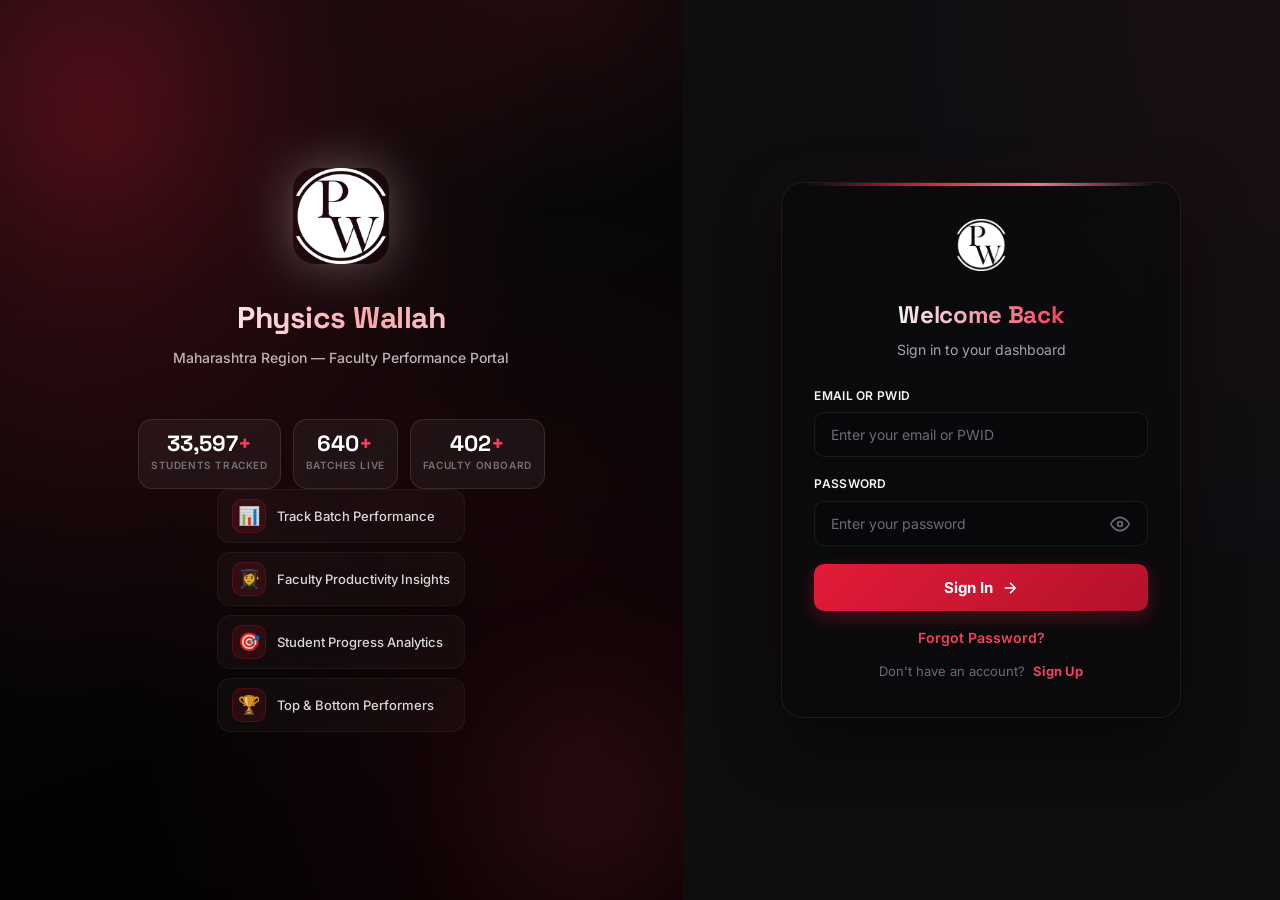
==== index-standalone.html @ 6d74387a "up" ====
<!DOCTYPE html>
<html lang="en">
<head>
  <meta charset="UTF-8">
  <meta name="viewport" content="width=device-width, initial-scale=1.0">
  <title>PW Maharashtra — Faculty Performance Portal</title>
  <link rel="preconnect" href="https://fonts.googleapis.com">
  <link href="https://fonts.googleapis.com/css2?family=Inter:wght@400;500;600;700;800&family=Space+Grotesk:wght@500;600;700&display=swap" rel="stylesheet">
  <link rel="stylesheet" href="styles.css">
  <link rel="icon" href="assets/pw-favicon.webp" type="image/webp">
</head>
<body>

  <!--
    STANDALONE BUILD — all HTML partials and JS are inlined below.
    No fetch() / loader.js needed; works from file:// or any host.
    Regenerate with: python3 build_standalone.py
  -->
  <!-- ===== screen-login.html (inlined) ===== -->
<!-- ============================================================
     screen-login.html — LOGIN SCREEN
     Loaded into #screen-login by loader.js
     ============================================================ -->
<div id="loginScreen" class="screen active">
  <div class="login-wrapper">
    <div class="login-left">
      <div class="orb orb-1"></div>
      <div class="orb orb-2"></div>
      <div class="orb orb-3"></div>
      <div class="login-brand">
        <img src="assets/pw-logo.webp" alt="Physics Wallah" class="pw-logo-hero">
        <h1>Physics Wallah</h1>
        <p class="login-tagline">Maharashtra Region — Faculty Performance Portal</p>
      </div>
      <div class="login-stats">
        <div class="stat-chip"><span class="stat-num" data-count="33601">0</span><span class="stat-label">Students Tracked</span></div>
        <div class="stat-chip"><span class="stat-num" data-count="640">0</span><span class="stat-label">Batches Live</span></div>
        <div class="stat-chip"><span class="stat-num" data-count="402">0</span><span class="stat-label">Faculty Onboard</span></div>
      </div>
      <div class="login-features">
        <div class="feature-item"><span class="feat-icon">&#128202;</span><span>Track Batch Performance</span></div>
        <div class="feature-item"><span class="feat-icon">&#128105;&#8205;&#127891;</span><span>Faculty Productivity Insights</span></div>
        <div class="feature-item"><span class="feat-icon">&#127919;</span><span>Student Progress Analytics</span></div>
        <div class="feature-item"><span class="feat-icon">&#127942;</span><span>Top & Bottom Performers</span></div>
      </div>
    </div>
    <div class="login-right">
      <div class="login-card">
        <div class="login-card-logo">
          <img src="assets/pw-logo.webp" alt="PW" class="pw-logo-sm-login">
        </div>
        <h2><span class="grad-head">Welcome Back</span></h2>
        <p class="login-subtitle">Sign in to your dashboard</p>
        <form id="loginForm" onsubmit="handleLogin(event)">
          <div class="input-group">
            <label for="loginId">Email or PWID</label>
            <input type="text" id="loginId" placeholder="Enter your email or PWID" required autocomplete="username">
          </div>
          <div class="input-group">
            <label for="loginPassword">Password</label>
            <div class="password-wrapper">
              <input type="password" id="loginPassword" placeholder="Enter your password" required autocomplete="current-password">
              <button type="button" class="pass-toggle" onclick="togglePass('loginPassword', this)" tabindex="-1">
                <svg width="20" height="20" viewBox="0 0 24 24" fill="none" stroke="currentColor" stroke-width="2"><path d="M1 12s4-8 11-8 11 8 11 8-4 8-11 8-11-8-11-8z"/><circle cx="12" cy="12" r="3"/></svg>
              </button>
            </div>
          </div>
          <button type="submit" class="btn-primary" id="loginBtn">
            <span>Sign In</span>
            <svg width="18" height="18" viewBox="0 0 24 24" fill="none" stroke="currentColor" stroke-width="2"><path d="M5 12h14M12 5l7 7-7 7"/></svg>
          </button>
        </form>
        <a href="#" class="forgot-link" onclick="showScreen('forgotScreen')">Forgot Password?</a>
        <div class="signup-link-row">
          <span class="signup-muted">Don't have an account?</span>
          <a href="#" class="signup-link" onclick="openSignup()">Sign Up</a>
        </div>
        <div id="loginError" class="alert alert-error"></div>
      </div>
    </div>
  </div>
</div>
  <!-- ===== screen-forgot.html (inlined) ===== -->
<!-- ============================================================
     screen-forgot.html — FORGOT PASSWORD SCREEN
     Loaded into #screen-forgot by loader.js
     ============================================================ -->
<div id="forgotScreen" class="screen">
  <div class="login-wrapper">
    <div class="login-left">
      <div class="orb orb-1"></div>
      <div class="orb orb-2"></div>
      <div class="orb orb-3"></div>
      <div class="login-brand">
        <img src="assets/pw-logo.webp" alt="Physics Wallah" class="pw-logo-hero">
        <h1>Physics Wallah</h1>
        <p class="login-tagline">Reset your password securely</p>
      </div>
      <div class="login-stats">
        <div class="stat-chip"><span class="stat-num" data-count="33601">0</span><span class="stat-label">Students Tracked</span></div>
        <div class="stat-chip"><span class="stat-num" data-count="640">0</span><span class="stat-label">Batches Live</span></div>
        <div class="stat-chip"><span class="stat-num" data-count="402">0</span><span class="stat-label">Faculty Onboard</span></div>
      </div>
    </div>
    <div class="login-right">
      <div class="login-card">
        <div class="login-card-logo">
          <img src="assets/pw-logo.webp" alt="PW" class="pw-logo-sm-login">
        </div>
        <h2><span class="grad-head">Forgot Password</span></h2>
        <p class="login-subtitle">3 quick steps to get back in</p>
        <div class="steps" id="forgotSteps">
          <span class="step-dot active" data-step="1"></span>
          <span class="step-dot" data-step="2"></span>
          <span class="step-dot" data-step="3"></span>
        </div>
        <form id="forgotForm" onsubmit="handleForgot(event)">
          <div class="input-group">
            <label>Email or PWID</label>
            <input type="text" id="forgotId" placeholder="Enter email or PWID" required>
          </div>
          <button type="submit" class="btn-primary">Send OTP</button>
        </form>
        <form id="otpForm" style="display:none" onsubmit="handleVerifyOTP(event)">
          <div class="input-group">
            <label>Enter OTP</label>
            <input type="text" id="otpInput" placeholder="6-digit OTP" maxlength="6" required>
          </div>
          <button type="submit" class="btn-primary">Verify OTP</button>
        </form>
        <form id="resetForm" style="display:none" onsubmit="handleResetPassword(event)">
          <div class="input-group">
            <label>New Password</label>
            <input type="password" id="newPassword" placeholder="Min 4 characters" required>
          </div>
          <div class="input-group">
            <label>Confirm Password</label>
            <input type="password" id="confirmPassword" placeholder="Confirm password" required>
          </div>
          <button type="submit" class="btn-primary">Reset Password</button>
        </form>
        <a href="#" class="forgot-link" onclick="showScreen('loginScreen')">&larr; Back to Login</a>
        <div id="forgotError" class="alert alert-error"></div>
        <div id="forgotSuccess" class="alert alert-success"></div>
      </div>
    </div>
  </div>
</div>
  <!-- ===== screen-signup.html (inlined) ===== -->
<!-- ============================================================
     screen-signup.html — SIGNUP SCREEN
     Fields: MAIL ID, PWID, CENTER (dropdown), ROLE, Password
     Loaded into #screen-signup by loader.js
     ============================================================ -->
<div id="signupScreen" class="screen">
  <div class="login-wrapper">
    <div class="login-left">
      <div class="orb orb-1"></div>
      <div class="orb orb-2"></div>
      <div class="orb orb-3"></div>
      <div class="login-brand">
        <img src="assets/pw-logo.webp" alt="Physics Wallah" class="pw-logo-hero">
        <h1>Physics Wallah</h1>
        <p class="login-tagline">Create your account — approval required</p>
      </div>
      <div class="login-stats">
        <div class="stat-chip"><span class="stat-num" data-count="33601">0</span><span class="stat-label">Students Tracked</span></div>
        <div class="stat-chip"><span class="stat-num" data-count="640">0</span><span class="stat-label">Batches Live</span></div>
        <div class="stat-chip"><span class="stat-num" data-count="402">0</span><span class="stat-label">Faculty Onboard</span></div>
      </div>
      <div class="login-features">
        <div class="feature-item"><span class="feat-icon">&#128197;</span><span>Your request goes to your reporting manager</span></div>
        <div class="feature-item"><span class="feat-icon">&#128233;</span><span>Approve via email buttons</span></div>
        <div class="feature-item"><span class="feat-icon">&#9203;</span><span>Account activates after approval</span></div>
      </div>
    </div>
    <div class="login-right">
      <div class="login-card">
        <div class="login-card-logo">
          <img src="assets/pw-logo.webp" alt="PW" class="pw-logo-sm-login">
        </div>
        <h2><span class="grad-head">Create Account</span></h2>
        <p class="login-subtitle">Fill details — ID will be created after approval</p>
        <form id="signupForm" onsubmit="handleSignup(event)">
          <div class="input-group">
            <label>MAIL ID</label>
            <input type="email" id="signupEmail" placeholder="Enter your @pw.live email" required>
            <div class="signup-hint">Only @pw.live emails can sign up</div>
          </div>
          <div class="input-group">
            <label>PWID</label>
            <input type="text" id="signupPwid" placeholder="Enter your PW ID" required>
          </div>
          <div class="input-group">
            <label>CENTER</label>
            <div class="signup-center-wrap">
              <button type="button" class="signup-center-btn" id="signupCenterBtn" onclick="toggleSignupCenterList()">
                <span id="signupCenterLabel">Select center(s)...</span>
                <svg width="14" height="14" viewBox="0 0 24 24" fill="none" stroke="currentColor" stroke-width="2"><polyline points="6 9 12 15 18 9"/></svg>
              </button>
              <div class="signup-center-list" id="signupCenterList" style="display:none">
                <label class="center-opt center-opt-all"><input type="checkbox" id="signupCenterAll" onchange="toggleAllSignupCenters(this)"> <span>Select All</span></label>
              </div>
            </div>
            <div class="signup-hint">Select one or more centers (multi-select for CH/ACH, AOM, JEE/NEET Head)</div>
          </div>
          <div class="input-group">
            <label>ROLE</label>
            <select id="signupRole" onchange="updateRoleHint()">
              <option value="">Select role...</option>
            </select>
            <div class="signup-hint" id="roleHint"></div>
          </div>
          <div class="input-group">
            <label>Password</label>
            <div class="password-wrapper">
              <input type="password" id="signupPassword" placeholder="Min 4 characters" required>
              <button type="button" class="pass-toggle" onclick="togglePass('signupPassword', this)" tabindex="-1">
                <svg width="20" height="20" viewBox="0 0 24 24" fill="none" stroke="currentColor" stroke-width="2"><path d="M1 12s4-8 11-8 11 8 11 8-4 8-11 8-11-8-11-8z"/><circle cx="12" cy="12" r="3"/></svg>
              </button>
            </div>
          </div>
          <button type="submit" class="btn-primary" id="signupBtn">
            <span>Submit for Approval</span>
            <svg width="18" height="18" viewBox="0 0 24 24" fill="none" stroke="currentColor" stroke-width="2"><path d="M22 2L11 13"/><path d="M22 2l-7 20-4-9-9-4 20-7z"/></svg>
          </button>
        </form>
        <a href="#" class="forgot-link" onclick="showScreen('loginScreen')">&larr; Back to Login</a>
        <div id="signupError" class="alert alert-error"></div>
        <div id="signupSuccess" class="alert alert-success"></div>
      </div>
    </div>
  </div>
</div>
  <!-- ===== screen-app.html (inlined) ===== -->
<!-- ============================================================
     screen-app.html — MAIN APP SCREEN
     Top navbar + all views (dashboard, batches, batchDetail,
     faculty, students, studentDetail).
     Loaded into #screen-app by loader.js
     ============================================================ -->
<div id="appScreen" class="screen">
  <!-- TOP NAVBAR -->
  <header class="topnav" id="topnav">
    <div class="topnav-left">
      <img src="assets/pw-logo.webp" alt="PW" class="topnav-logo">
      <div class="topnav-brand">
        <span class="topnav-title">PW Vidyapeeth</span>
        <span class="topnav-subtitle">Maharashtra Region</span>
      </div>
    </div>
    <div class="topnav-right">
      <span class="live-pill" title="Live data"><span class="live-dot"></span> Live</span>
      <button class="btn-help" onclick="openHelp()" title="Help & User Guide">
        <svg width="16" height="16" viewBox="0 0 24 24" fill="none" stroke="currentColor" stroke-width="2" stroke-linecap="round" stroke-linejoin="round"><circle cx="12" cy="12" r="10"/><path d="M9.09 9a3 3 0 0 1 5.83 1c0 2-3 3-3 3"/><line x1="12" y1="17" x2="12.01" y2="17"/></svg>
        <span>Help</span>
      </button>
      <button class="btn-request-access" onclick="openCenterChange()" title="Request access to another center">
        <svg width="16" height="16" viewBox="0 0 24 24" fill="none" stroke="currentColor" stroke-width="2"><path d="M12 2L2 7l10 5 10-5-10-5z"/><path d="M2 17l10 5 10-5"/><path d="M2 12l10 5 10-5"/></svg>
        <span>Request Access</span>
      </button>
      <button class="btn-change-center" id="reloadDataBtn" onclick="reloadData()" title="Reload Data">
        <svg width="16" height="16" viewBox="0 0 24 24" fill="none" stroke="currentColor" stroke-width="2"><path d="M21 12a9 9 0 1 1-9-9"/><polyline points="21 3 21 9 15 9"/></svg>
        <span>Reload Data</span>
      </button>
      <button class="btn-theme-toggle" onclick="toggleTheme()" title="Toggle dark / light mode" aria-label="Toggle theme">
        <svg class="icon-sun" width="18" height="18" viewBox="0 0 24 24" fill="none" stroke="currentColor" stroke-width="2" stroke-linecap="round"><circle cx="12" cy="12" r="5"/><line x1="12" y1="1" x2="12" y2="3"/><line x1="12" y1="21" x2="12" y2="23"/><line x1="4.22" y1="4.22" x2="5.64" y2="5.64"/><line x1="18.36" y1="18.36" x2="19.78" y2="19.78"/><line x1="1" y1="12" x2="3" y2="12"/><line x1="21" y1="12" x2="23" y2="12"/><line x1="4.22" y1="19.78" x2="5.64" y2="18.36"/><line x1="18.36" y1="5.64" x2="19.78" y2="4.22"/></svg>
        <svg class="icon-moon" width="18" height="18" viewBox="0 0 24 24" fill="none" stroke="currentColor" stroke-width="2" stroke-linecap="round" stroke-linejoin="round"><path d="M21 12.79A9 9 0 1 1 11.21 3 7 7 0 0 0 21 12.79z"/></svg>
      </button>
      <div class="topnav-user">
        <div class="user-avatar" id="userAvatar">A</div>
        <div class="topnav-user-info">
          <span class="topnav-user-name" id="topbarEmail">admin@pw.live</span>
          <span class="role-badge" id="topbarRole">Admin</span>
        </div>
      </div>
      <button class="btn-logout" onclick="handleLogout()" title="Sign Out">
        <svg width="18" height="18" viewBox="0 0 24 24" fill="none" stroke="currentColor" stroke-width="2"><path d="M9 21H5a2 2 0 0 1-2-2V5a2 2 0 0 1 2-2h4"/><polyline points="16 17 21 12 16 7"/><line x1="21" y1="12" x2="9" y2="12"/></svg>
      </button>
    </div>
  </header>

  <!-- CENTER ACCESS REQUEST MODAL -->
  <div class="modal-overlay" id="centerChangeModal" style="display:none">
    <div class="modal">
      <div class="modal-header">
        <h3>Request Center Access</h3>
        <button type="button" class="modal-close" onclick="closeCenterChange()">&times;</button>
      </div>
      <div class="modal-body">
        <p class="cc-current">Need access to another center? Fill this form and the admin will approve it.</p>
        <div class="req-form">
          <div class="req-field">
            <label class="cc-label">Mail ID</label>
            <input type="email" class="req-input" id="reqEmail" placeholder="you@pw.live">
          </div>
          <div class="req-field">
            <label class="cc-label">PW ID</label>
            <input type="text" class="req-input" id="reqPwid" placeholder="PWID">
          </div>
          <div class="req-field">
            <label class="cc-label">Center</label>
            <select class="req-input" id="reqCenter"></select>
          </div>
          <div class="req-field">
            <label class="cc-label">Remark</label>
            <textarea class="req-input req-textarea" id="reqRemark" placeholder="Why do you need access to this center?"></textarea>
          </div>
        </div>
        <div class="cc-message" id="ccMessage"></div>
      </div>
      <div class="modal-footer">
        <button type="button" class="btn-cancel" onclick="closeCenterChange()">Cancel</button>
        <button type="button" class="btn-submit" id="ccSubmitBtn" onclick="submitCenterChange()">Submit Request</button>
      </div>
    </div>
  </div>

  <!-- Content -->
  <main class="main-content">

    <!-- HOME VIEW (unified) -->
    <div id="view-home" class="view active">
      <div class="home-error" id="homeError"></div>

      <!-- FILTER PANEL -->
      <div class="home-filters">
        <div class="filter-row">
          <div class="filter-group"><label>Center</label><select id="homeFilterCenter" onchange="onHomeCenterChange()"><option value="">All Centers</option></select></div>
          <div class="filter-group"><label>Class / Stream</label><select id="homeFilterStream" onchange="onHomeStreamChange()"><option value="">All Classes</option></select></div>
          <div class="filter-group"><label>Batch</label><select id="homeFilterBatch" onchange="onHomeBatchChange()"><option value="">All Batches</option></select></div>
          <div class="filter-group"><label>Faculty</label><select id="homeFilterFaculty" onchange="onHomeFacultyChange()"><option value="">All Faculty</option></select></div>
          <div class="filter-group"><label>From Date</label><input type="date" id="homeDateFrom" onchange="onHomeDateChange()"></div>
          <div class="filter-group"><label>To Date</label><input type="date" id="homeDateTo" onchange="onHomeDateChange()"></div>
          <div class="filter-group filter-reset"><button type="button" class="btn-reset" onclick="resetHomeFilters()">Reset</button></div>
        </div>
      </div>

      <!-- KPI CARDS -->
      <div class="stats-grid home-stats">
        <div class="stat-card stat-purple">
          <div class="stat-icon"><svg width="28" height="28" viewBox="0 0 24 24" fill="none" stroke="currentColor" stroke-width="2"><path d="M21 10c0 7-9 13-9 13s-9-6-9-13a9 9 0 0 1 18 0z"/><circle cx="12" cy="10" r="3"/></svg></div>
          <div class="stat-info">
            <div class="stat-number stat-number-sm" id="homeKpiCenter">—</div>
            <div class="stat-label">Center</div>
          </div>
        </div>
        <div class="stat-card stat-blue">
          <div class="stat-icon"><svg width="28" height="28" viewBox="0 0 24 24" fill="none" stroke="currentColor" stroke-width="2"><path d="M4 19.5A2.5 2.5 0 0 1 6.5 17H20"/><path d="M6.5 2H20v20H6.5A2.5 2.5 0 0 1 4 19.5v-15A2.5 2.5 0 0 1 6.5 2z"/></svg></div>
          <div class="stat-info">
            <div class="stat-number" id="homeKpiBatches">0</div>
            <div class="stat-label">Total Batches</div>
          </div>
        </div>
        <div class="stat-card stat-green">
          <div class="stat-icon"><svg width="28" height="28" viewBox="0 0 24 24" fill="none" stroke="currentColor" stroke-width="2"><path d="M17 21v-2a4 4 0 0 0-4-4H5a4 4 0 0 0-4 4v2"/><circle cx="9" cy="7" r="4"/><path d="M23 21v-2a4 4 0 0 0-3-3.87"/><path d="M16 3.13a4 4 0 0 1 0 7.75"/></svg></div>
          <div class="stat-info">
            <div class="stat-number" id="homeKpiStudents">0</div>
            <div class="stat-label">Total Students</div>
          </div>
        </div>
        <div class="stat-card stat-orange">
          <div class="stat-icon"><svg width="28" height="28" viewBox="0 0 24 24" fill="none" stroke="currentColor" stroke-width="2"><path d="M22 10v6M2 10l10-5 10 5-10 5z"/><path d="M6 12v5c0 1.66 2.69 3 6 3s6-1.34 6-3v-5"/></svg></div>
          <div class="stat-info">
            <div class="stat-number" id="homeKpiFaculty">0</div>
            <div class="stat-label">Total Faculty</div>
          </div>
        </div>
        <div class="stat-card stat-cyan">
          <div class="stat-icon"><svg width="28" height="28" viewBox="0 0 24 24" fill="none" stroke="currentColor" stroke-width="2"><polyline points="22 12 18 12 15 21 9 3 6 12 2 12"/></svg></div>
          <div class="stat-info">
            <div class="stat-number" id="homeKpiAvg">0%</div>
            <div class="stat-label">Avg Score</div>
          </div>
        </div>
        <div class="stat-card stat-teal">
          <div class="stat-icon"><svg width="28" height="28" viewBox="0 0 24 24" fill="none" stroke="currentColor" stroke-width="2"><path d="M12 20h9"/><path d="M16.5 3.5a2.12 2.12 0 0 1 3 3L7 19l-4 1 1-4L16.5 3.5z"/></svg></div>
          <div class="stat-info">
            <div class="stat-number" id="homeKpiAvgStudents">0</div>
            <div class="stat-sub" id="homeKpiAvgStudentsPct"></div>
            <div class="stat-label">Average Students</div>
          </div>
        </div>
        <div class="stat-card stat-red">
          <div class="stat-icon"><svg width="28" height="28" viewBox="0 0 24 24" fill="none" stroke="currentColor" stroke-width="2"><circle cx="12" cy="12" r="10"/><line x1="15" y1="9" x2="9" y2="15"/><line x1="9" y1="9" x2="15" y2="15"/></svg></div>
          <div class="stat-info">
            <div class="stat-number" id="homeKpiAbsent">0</div>
            <div class="stat-sub" id="homeKpiAbsentPct"></div>
            <div class="stat-label">Absent Students</div>
          </div>
        </div>
      </div>

      <!-- TOPPER / BOTTOM STUDENTS -->
      <div class="home-grid">
        <div class="table-card">
          <div class="card-head">
            <h3 class="card-title">&#127942; Topper Students</h3>
            <div class="topn-control">
              <label>Top <input type="number" id="topperN" value="10" min="1" max="500" onchange="onTopNChange('topper')"></label>
              <button type="button" class="btn-download" onclick="showDownloadMenu(this,'topper')">&#11015; Download</button>
            </div>
          </div>
          <div class="table-scroll table-scroll--fixed">
            <table class="data-table">
              <thead id="homeTopperHead"><tr><th style="width:40px">#</th><th>Name</th><th>Stream</th><th>Batch</th><th class="text-center">Tests Taken</th><th class="text-center">Batch Tests</th><th class="text-center">Avg Score</th><th class="text-center">Avg %</th></tr></thead>
              <tbody id="homeTopperBody"></tbody>
            </table>
          </div>
        </div>
        <div class="table-card">
          <div class="card-head">
            <h3 class="card-title">&#9888;&#65039; Bottom Performing Students</h3>
            <div class="topn-control">
              <label>Bottom <input type="number" id="bottomN" value="10" min="1" max="500" onchange="onTopNChange('bottom')"></label>
              <button type="button" class="btn-download" onclick="showDownloadMenu(this,'bottom')">&#11015; Download</button>
            </div>
          </div>
          <div class="table-scroll table-scroll--fixed">
            <table class="data-table">
              <thead id="homeBottomHead"><tr><th style="width:40px">#</th><th>Name</th><th>Stream</th><th>Batch</th><th class="text-center">Tests Taken</th><th class="text-center">Batch Tests</th><th class="text-center">Avg Score</th><th class="text-center">Avg %</th></tr></thead>
              <tbody id="homeBottomBody"></tbody>
            </table>
          </div>
        </div>
      </div>

      <!-- BEST / BOTTOM BATCH -->
      <div class="home-grid">
        <div class="dash-card">
          <h3>&#127942; Best Batch</h3>
          <div id="homeBestBatch" class="dash-list"></div>
        </div>
        <div class="dash-card">
          <h3>&#9888;&#65039; Bottom Batch</h3>
          <div id="homeBottomBatch" class="dash-list"></div>
        </div>
      </div>

      <!-- ABSENT STUDENTS -->
      <div class="table-card" style="margin-top:20px">
        <div class="card-head">
          <h3 class="card-title">&#10060; Absent Students (No papers given yet)</h3>
          <button type="button" class="btn-download" onclick="showDownloadMenu(this,'absent')">&#11015; Download</button>
        </div>
        <div class="table-scroll table-scroll--fixed">
          <table class="data-table">
            <thead><tr><th style="width:40px">#</th><th>Name</th><th>Reg No</th><th>Stream</th><th>Batch</th><th class="text-center">Papers Not Given</th></tr></thead>
            <tbody id="homeAbsentBody"></tbody>
          </table>
        </div>
      </div>

      <!-- BATCH-WISE SUBJECT AVERAGE -->
      <div class="table-card" style="margin-top:20px">
        <div class="card-head">
          <h3 class="card-title">&#128202; Batch-wise Subject Average (%)</h3>
          <button type="button" class="btn-download" onclick="showDownloadMenu(this,'batchAvg')">&#11015; Download</button>
        </div>
        <div class="table-scroll table-scroll--fixed">
          <table class="data-table">
            <thead><tr><th style="width:40px">#</th><th>Batch</th><th>Center</th><th class="text-center">Avg Score</th><th class="text-center">Physics</th><th class="text-center">Chemistry</th><th class="text-center">Maths</th><th class="text-center">Zoology</th><th class="text-center">Botany</th></tr></thead>
            <tbody id="homeBatchAvgBody"></tbody>
          </table>
        </div>
      </div>

      <!-- SUBJECT GRAPH -->
      <div class="dash-card" style="margin-top:20px">
        <h3>&#128200; Subject Performance</h3>
        <div id="homeSubjectGraph"></div>
      </div>
    </div>

    <!-- STUDENT SEARCH VIEW -->
    <div id="view-student" class="view">
      <div class="view-toolbar">
        <div class="filter-row">
          <div class="filter-group filter-search">
            <label>Student Reg No</label>
            <input type="text" id="studentSearchInput" placeholder="Enter reg no..." onkeydown="if(event.key==='Enter')searchStu()">
          </div>
          <div class="filter-group filter-reset"><button type="button" class="btn-reset" onclick="searchStu()">Search</button></div>
        </div>
      </div>
      <div class="home-error" id="studentError"></div>
      <div id="studentResult" style="display:none">
        <div class="detail-stats" id="studentDetailStats"></div>
        <div class="dash-card" style="margin-top:20px">
          <h3>&#128200; Subject-wise % per Test</h3>
          <div id="studentSubjectGraph"></div>
        </div>
        <div class="table-card" style="margin-top:20px">
          <h3 class="card-title">Test History</h3>
          <div class="table-scroll">
            <table class="data-table">
              <thead id="studentTestHead"><tr><th>Date</th><th>Type</th><th class="text-center">Total</th><th class="text-center">Score</th><th class="text-center">%</th><th class="text-center">Rank</th></tr></thead>
              <tbody id="studentTestBody"></tbody>
            </table>
          </div>
        </div>
      </div>
    </div>

    <!-- BATCHES VIEW -->
    <div id="view-batches" class="view">
      <div class="view-toolbar">
        <div class="filter-row">
          <div class="filter-group"><label>Subject</label><select id="filterSubject" onchange="applyBatchFilters()"><option value="">All Subjects</option></select></div>
          <div class="filter-group"><label>Faculty</label><select id="filterFaculty" onchange="applyBatchFilters()"><option value="">All Faculty</option></select></div>
          <div class="filter-group"><label>Search</label><input type="text" id="filterBatchSearch" placeholder="Search batch..." oninput="applyBatchFilters()"></div>
        </div>
      </div>
      <div class="table-card">
        <table class="data-table" id="batchTable">
          <thead><tr><th style="width:40px">#</th><th>Batch</th><th>Subjects</th><th class="text-center">Students</th><th class="text-center">Faculty</th><th class="text-center">Avg Score</th><th class="text-center">Status</th><th>Action</th></tr></thead>
          <tbody id="batchTableBody"></tbody>
        </table>
      </div>
    </div>

    <!-- BATCH DETAIL VIEW -->
    <div id="view-batchDetail" class="view">
      <div class="detail-header">
        <button class="btn-back" onclick="navigate('batches')">&larr; Back to Batches</button>
        <h2 id="batchDetailTitle">Batch Details</h2>
      </div>
      <div class="detail-stats" id="batchDetailStats"></div>
      <div class="view-toolbar">
        <div class="filter-row">
          <div class="filter-group"><label>Subject</label><select id="batchDetailSubject" onchange="loadBatchDetail()"><option value="">Overall</option></select></div>
        </div>
      </div>
      <div class="perf-grid" id="batchPerfGrid">
        <div class="perf-card perf-toppers"><div class="perf-card-header"><span class="perf-icon">&#127942;</span><h4>Toppers <span class="perf-count" id="toppersCount">0</span></h4></div><div class="perf-card-body" id="toppersList"></div></div>
        <div class="perf-card perf-average"><div class="perf-card-header"><span class="perf-icon">&#128200;</span><h4>Average <span class="perf-count" id="averageCount">0</span></h4></div><div class="perf-card-body" id="averageList"></div></div>
        <div class="perf-card perf-bottom"><div class="perf-card-header"><span class="perf-icon">&#9888;&#65039;</span><h4>Needs Improvement <span class="perf-count" id="bottomCount">0</span></h4></div><div class="perf-card-body" id="bottomList"></div></div>
        <div class="perf-card perf-absent"><div class="perf-card-header"><span class="perf-icon">&#10060;</span><h4>Absent <span class="perf-count" id="absentCount">0</span></h4></div><div class="perf-card-body" id="absentList"></div></div>
      </div>
      <div class="table-card" style="margin-top:20px">
        <h3 style="padding:16px 20px 0;font-size:16px;color:#374151">All Students</h3>
        <table class="data-table" id="batchStudentTable">
          <thead><tr><th style="width:40px">#</th><th>Name</th><th>Reg No</th><th class="text-center">Score</th><th class="text-center">%</th><th class="text-center">Rank</th><th class="text-center">Tests</th></tr></thead>
          <tbody id="batchStudentBody"></tbody>
        </table>
      </div>
    </div>

    <!-- FACULTY VIEW -->
    <div id="view-faculty" class="view">
      <div class="view-toolbar">
        <div class="filter-row">
          <div class="filter-group"><label>Center</label><select id="filterFacCenter" onchange="applyFacultyFilters()"><option value="">All Centers</option></select></div>
          <div class="filter-group"><label>Search</label><input type="text" id="filterFacSearch" placeholder="Search faculty..." oninput="applyFacultyFilters()"></div>
        </div>
      </div>
      <div class="table-card">
        <table class="data-table" id="facultyTable">
          <thead><tr><th style="width:40px">#</th><th>Faculty</th><th>Center</th><th>Role</th><th class="text-center">Batches</th><th class="text-center">Students</th><th class="text-center">Avg Score</th><th>Subjects</th></tr></thead>
          <tbody id="facultyTableBody"></tbody>
        </table>
      </div>
    </div>

    <!-- STUDENTS VIEW -->
    <div id="view-students" class="view">
      <div class="view-toolbar">
        <div class="filter-row">
          <div class="filter-group"><label>Batch</label><select id="filterStuBatch" onchange="applyStudentFilters()"><option value="">All Batches</option></select></div>
          <div class="filter-group"><label>Sort By</label><select id="filterStuSort" onchange="applyStudentFilters()"><option value="score_desc">Score (High-Low)</option><option value="score_asc">Score (Low-High)</option><option value="name">Name (A-Z)</option><option value="tests">Tests Taken</option></select></div>
          <div class="filter-group"><label>Search</label><input type="text" id="filterStuSearch" placeholder="Search name or reg no..." oninput="applyStudentFilters()"></div>
        </div>
      </div>
      <div class="table-card">
        <table class="data-table" id="studentTable">
          <thead><tr><th style="width:40px">#</th><th>Name</th><th>Reg No</th><th>Batch</th><th class="text-center">Tests</th><th class="text-center">Avg Score</th><th>Best Subject</th><th>Action</th></tr></thead>
          <tbody id="studentTableBody"></tbody>
        </table>
      </div>
    </div>

    <!-- STUDENT DETAIL VIEW -->
    <div id="view-studentDetail" class="view">
      <div class="detail-header">
        <button class="btn-back" onclick="navigate('students')">&larr; Back to Students</button>
        <h2 id="stuDetailTitle">Student Details</h2>
      </div>
      <div class="detail-stats" id="stuDetailStats"></div>
      <div class="subject-bars" id="studentSubjectBars"></div>
      <div class="table-card" style="margin-top:20px">
        <h3 style="padding:16px 20px 0;font-size:16px;color:#374151">Test History</h3>
        <table class="data-table" id="stuDetailTestTable">
          <thead><tr><th>Date</th><th>Test Type</th><th class="text-center">Physics</th><th class="text-center">Chemistry</th><th class="text-center">Maths</th><th class="text-center">Zoology</th><th class="text-center">Botany</th><th class="text-center">Total</th><th class="text-center">%</th><th class="text-center">Rank</th></tr></thead>
          <tbody id="stuDetailTestBody"></tbody>
        </table>
      </div>
    </div>

  </main>

  <!-- FOOTER -->
  <footer class="app-footer">
    <span class="footer-made">This Portal is created by <strong>Ambikesh Srivastava</strong> (<a href="mailto:Ambikesh.srivastava@pw.live">Ambikesh.srivastava@pw.live</a>)</span>
    <span class="footer-note">Kindly Connect him if any query rises.</span>
  </footer>

  <!-- HELP / USER GUIDE MODAL -->
  <div class="modal-overlay" id="helpModal" style="display:none" onclick="if(event.target===this)closeHelp()">
    <div class="modal modal-help">
      <div class="modal-header">
        <h3>&#128161; Help &amp; User Guide</h3>
        <button type="button" class="modal-close" onclick="closeHelp()">&times;</button>
      </div>
      <div class="modal-body help-body">

        <div class="help-section">
          <h4>About this Portal</h4>
          <p>This portal shows faculty and student performance for the PW Maharashtra Region. Data is pulled live from the shared Google Sheets. Everything you see changes based on the filters you pick.</p>
        </div>

        <div class="help-section">
          <h4>&#127968; Home — Filters</h4>
          <p>The filter bar applies to <strong>everything</strong> on the Home screen (KPIs, tables, graphs):</p>
          <ul>
            <li><strong>Center</strong> — only the selected center's batches/students.</li>
            <li><strong>Class / Stream</strong> — e.g. Dropper NEET, Dropper JEE.</li>
            <li><strong>Batch</strong> — a single batch, e.g. 60-YN511CP.</li>
            <li><strong>Faculty</strong> — only the faculty member's own batches.</li>
            <li><strong>From / To Date</strong> — only tests between these dates.</li>
          </ul>
          <p>Use <strong>Reset</strong> to clear everything back to All.</p>
        </div>

        <div class="help-section">
          <h4>&#128202; Home — KPI Cards</h4>
          <ul>
            <li><strong>Center</strong> — which center(s) you are viewing.</li>
            <li><strong>Total Batches</strong> — batches that had at least one test.</li>
            <li><strong>Total Students</strong> — students who gave at least one test.</li>
            <li><strong>Total Faculty</strong> — faculty mapped to the visible batches.</li>
            <li><strong>Avg Score</strong> — average of every test's percentage (marks %).</li>
            <li><strong>Average Students</strong> — students whose average is within &#177;5% of the overall average (the % below = share of total students).</li>
            <li><strong>Absent Students</strong> — students who gave no test in the selected scope (the % below = share of total students).</li>
          </ul>
        </div>

        <div class="help-section">
          <h4>&#127942; Home — Topper &amp; Bottom Students</h4>
          <p>Lists the students with the highest / lowest average percentage.</p>
          <ul>
            <li><strong>Top / Bottom &lt;number&gt;</strong> — type any number (1-500) to see that many students; default is 10.</li>
            <li><strong>Tests</strong> — how many tests that student gave.</li>
            <li><strong>Avg %</strong> — average of the student's test percentages. Subject columns show the latest test's subject marks.</li>
            <li>Download (&#11015;) exports the currently visible list.</li>
          </ul>
        </div>

        <div class="help-section">
          <h4>&#127942; Home — Best / Bottom Batch</h4>
          <p>The batch with the highest / lowest average percentage, plus its top 3 students.</p>
        </div>

        <div class="help-section">
          <h4>&#10060; Home — Absent Students</h4>
          <p>Students whose batch had a test but who gave <strong>no test</strong> in the selected scope.</p>
          <ul>
            <li><strong>Papers Not Given</strong> — how many of the batch's tests they missed.</li>
            <li>Name / stream come from the Students sheet.</li>
          </ul>
        </div>

        <div class="help-section">
          <h4>&#128202; Home — Batch-wise Subject Average</h4>
          <p>For every batch: its overall average percentage plus each subject's share.</p>
          <ul>
            <li>Subject % = that subject's marks &#247; total score &#215; 100, averaged across the batch's tests.</li>
            <li>A NEET batch shows Maths as 0% because NEET papers have no Maths.</li>
          </ul>
        </div>

        <div class="help-section">
          <h4>&#128200; Home — Subject Performance Graph</h4>
          <p>Per test date, the average of each student's subject share (subject marks &#247; score &#215; 100).</p>
          <ul>
            <li>Hover any point to see the date, the <strong>average score</strong> of that test and each subject's %.</li>
            <li>Faculty users only see their own subjects.</li>
          </ul>
        </div>

        <div class="help-section">
          <h4>&#128269; Student — Single Lookup</h4>
          <p>Enter a registration number and press Search to see that student's performance graph and full test history (date, type, total, score, %, rank).</p>
        </div>

        <div class="help-section">
          <h4>&#128218; Batches</h4>
          <p>List of batches with their subjects, student count, faculty count and average score.</p>
          <ul>
            <li>Filters: <strong>Subject</strong>, <strong>Faculty</strong>, <strong>Search</strong>.</li>
            <li>Click <strong>View</strong> on a batch to open its detail page: Toppers / Average / Needs Improvement / Absent cards plus the full student list with ranks.</li>
          </ul>
        </div>

        <div class="help-section">
          <h4>&#128105;&#8205;&#127891; Faculty</h4>
          <p>List of faculty with their batches, subjects and centers.</p>
          <ul>
            <li>Filters: <strong>Center</strong>, <strong>Search</strong>.</li>
            <li>Faculty accounts only see their own batches and subjects everywhere in the portal.</li>
          </ul>
        </div>

        <div class="help-section">
          <h4>&#127919; Students</h4>
          <p>List of all students with tests given, average score and best subject.</p>
          <ul>
            <li>Filters: <strong>Batch</strong>, <strong>Sort By</strong> (score / name / tests), <strong>Search</strong>.</li>
            <li>Click a student to open their detail page: stats, subject bars and test history.</li>
          </ul>
        </div>

        <div class="help-section">
          <h4>&#129518; How Calculations Work</h4>
          <ul>
            <li><strong>Student Avg %</strong> = average of the student's test percentages (marks % column).</li>
            <li><strong>Batch Avg %</strong> = average of all its students' test percentages.</li>
            <li><strong>Subject %</strong> = subject marks &#247; total score &#215; 100 (per test, averaged per student).</li>
            <li><strong>Tests</strong> = tests with a score above zero.</li>
            <li><strong>Rank</strong> = position by score within the test / batch.</li>
            <li><strong>Average Students</strong> = students within &#177;5% of the overall average score.</li>
          </ul>
        </div>

        <div class="help-section help-credit">
          <p>This Portal is created by <strong>Ambikesh Srivastava</strong> (<a href="mailto:Ambikesh.srivastava@pw.live">Ambikesh.srivastava@pw.live</a>).</p>
          <p>Kindly Connect him if any query rises.</p>
        </div>

      </div>
    </div>
  </div>

  <!-- MOBILE BOTTOM NAV -->
  <nav class="mobile-nav" id="mobileNav">
    <a href="#" class="mobile-nav-link active" data-view="home" onclick="navigate('home')">
      <svg width="22" height="22" viewBox="0 0 24 24" fill="none" stroke="currentColor" stroke-width="2"><rect x="3" y="3" width="7" height="7" rx="1"/><rect x="14" y="3" width="7" height="7" rx="1"/><rect x="3" y="14" width="7" height="7" rx="1"/><rect x="14" y="14" width="7" height="7" rx="1"/></svg>
      <span>Home</span>
    </a>
    <a href="#" class="mobile-nav-link" data-view="student" onclick="navigate('student')">
      <svg width="22" height="22" viewBox="0 0 24 24" fill="none" stroke="currentColor" stroke-width="2"><path d="M22 10v6M2 10l10-5 10 5-10 5z"/><path d="M6 12v5c0 1.66 2.69 3 6 3s6-1.34 6-3v-5"/></svg>
      <span>Student</span>
    </a>
  </nav>
</div>
  <!-- ===== overlay.html (inlined) ===== -->
<!-- ============================================================
     overlay.html — LOADING OVERLAY
     Loaded into #screen-overlay by loader.js
     ============================================================ -->
<div id="loadingOverlay" class="loading-overlay" style="display:none">
  <div class="loader">
    <div class="loader-spinner"></div>
    <p>Loading data...</p>
  </div>
</div>
  <script>
/* ===== core.js ===== */
// ============================================================
//  PW Maharashtra Region — Faculty Performance Portal
//  core.js — API base, shared state, navigation, API helpers,
//            utilities, and auto-login.
//  Load this file FIRST (before auth/dashboard/batches/faculty/
//  students/perf).
// ============================================================

const API_BASE = 'https://script.google.com/macros/s/AKfycby_nKOz_ZGPiWMwmAYEtseq1oPydueeSOOzMseOtFIGK-cgPUPidoP_8I4dvd5AwENQ/exec';

// ── SHARED STATE ────────────────────────────────────
let user = null;
let dashData = null;
let batchesData = [];
let facultyData = [];
let studentsData = [];
let currentView = 'home';
let currentBatch = null;
let backendVersion = 'unknown'; // 'old' or 'new'

// ── THEME (dark / light) ───────────────────────────
function applyTheme(theme) {
  document.documentElement.setAttribute('data-theme', theme);
  try { localStorage.setItem('pw_theme', theme); } catch (_) {}
}
function initTheme() {
  let saved = 'dark';
  try { saved = localStorage.getItem('pw_theme') || 'dark'; } catch (_) {}
  applyTheme(saved);
}
function toggleTheme() {
  const cur = document.documentElement.getAttribute('data-theme') || 'dark';
  applyTheme(cur === 'dark' ? 'light' : 'dark');
}

// ── SCREEN NAVIGATION ──────────────────────────────
function showScreen(id) {
  document.querySelectorAll('.screen').forEach(s => s.classList.remove('active'));
  document.getElementById(id).classList.add('active');
  // Reset the forgot-password step indicator when the screen reopens
  if (id === 'forgotScreen' && typeof setForgotStep === 'function') setForgotStep(1);
}

// ── HELP / USER GUIDE ──────────────────────────────
function openHelp() {
  document.getElementById('helpModal').style.display = 'flex';
  const body = document.querySelector('.modal-help .help-body');
  if (body) body.scrollTop = 0;
}
function closeHelp() {
  document.getElementById('helpModal').style.display = 'none';
}
document.addEventListener('keydown', e => {
  if (e.key === 'Escape') {
    const m = document.getElementById('helpModal');
    if (m && m.style.display === 'flex') closeHelp();
  }
});

// ── NAVIGATION ─────────────────────────────────────
function navigate(view) {
  currentView = view;
  document.querySelectorAll('.view').forEach(v => v.classList.remove('active'));
  document.querySelectorAll('.topnav-link').forEach(n => n.classList.remove('active'));
  document.querySelectorAll('.mobile-nav-link').forEach(n => n.classList.remove('active'));

  const viewEl = document.getElementById('view-' + view);
  const navEl = document.querySelector(`.topnav-link[data-view="${view}"]`);
  const mobEl = document.querySelector(`.mobile-nav-link[data-view="${view}"]`);
  if (viewEl) viewEl.classList.add('active');
  if (navEl) navEl.classList.add('active');
  if (mobEl) mobEl.classList.add('active');

  // Load data for the view (render immediately if already loaded)
  if (view === 'home') loadHome();
  if (view === 'student') loadStuView();
  if (view === 'dashboard' && !dashData) loadDashboard();
  if (view === 'batches') {
    if (batchesData.length === 0) loadBatches();
    else { populateBatchFilters(); renderBatches(batchesData); }
  }
  if (view === 'faculty') {
    if (facultyData.length === 0) loadFaculty();
    else { populateFacultyFilters(); renderFaculty(facultyData); }
  }
  if (view === 'students') {
    if (studentsData.length === 0) loadStudents();
    else { populateStudentFilters(); renderStudents(studentsData); }
  }
}

// ── DATA RELOAD ────────────────────────────────────
// Force-refetch the published CSVs and re-render the current view.
async function reloadData() {
  showLoading();
  try {
    if (typeof loadData === 'function') await loadData(true);
    if (currentView === 'home') renderHome();
    else if (currentView === 'student') loadStuView();
    else if (currentView === 'dashboard') loadDashboard();
    else if (currentView === 'batches') loadBatches();
    else if (currentView === 'faculty') loadFaculty();
    else if (currentView === 'students') loadStudents();
  } catch (e) {
    console.error('Reload error:', e);
  }
  hideLoading();
}

// ── API HELPERS ────────────────────────────────────
function apiGet(action, params = {}) {
  const qs = new URLSearchParams({ action, ...params }).toString();
  return fetch(`${API_BASE}?${qs}`).then(r => r.text()).then(parseApiResponse)
    .catch(err => {
      if (err && err.message === 'HTML_RESPONSE') {
        // Retry once — Apps Script redirect usually resolves on 2nd call
        return fetch(`${API_BASE}?${qs}`).then(r => r.text()).then(parseApiResponse);
      }
      throw err;
    });
}

function apiPost(action, body) {
  return fetch(API_BASE, {
    method: 'POST',
    headers: { 'Content-Type': 'application/json' },
    body: JSON.stringify({ action, ...body })
  }).then(r => r.text()).then(parseApiResponse)
    .catch(err => {
      if (err && err.message === 'HTML_RESPONSE') {
        return fetch(API_BASE, {
          method: 'POST',
          headers: { 'Content-Type': 'application/json' },
          body: JSON.stringify({ action, ...body })
        }).then(r => r.text()).then(parseApiResponse);
      }
      throw err;
    });
}

// Apps Script web apps sometimes return an HTML interstitial page on the
// first request (302 redirect). Retry once, and parse JSON if possible.
function parseApiResponse(text) {
  try {
    return JSON.parse(text);
  } catch (_) {
    // HTML page returned — retry the same request once
    throw new Error('HTML_RESPONSE');
  }
}

function showLoading() { document.getElementById('loadingOverlay').style.display = 'flex'; }
function hideLoading() { document.getElementById('loadingOverlay').style.display = 'none'; }

function showError(id, msg) { const el = document.getElementById(id); el.textContent = msg; el.classList.add('show'); }
function hideAlert(id) { document.getElementById(id).classList.remove('show'); }

// ── UTILITIES ──────────────────────────────────────
function fillSelect(id, items, defaultLabel) {
  const sel = document.getElementById(id);
  if (!sel) return;
  const first = sel.options[0];
  sel.innerHTML = '';
  sel.appendChild(first);
  items.forEach(item => {
    const opt = document.createElement('option');
    opt.value = item;
    opt.textContent = item;
    sel.appendChild(opt);
  });
}

function scoreBadge(score) {
  if (score >= 75) return 'status-excellent';
  if (score >= 60) return 'status-good';
  if (score >= 40) return 'status-average';
  return 'status-poor';
}

function scoreLabel(score) {
  if (score >= 75) return 'Excellent';
  if (score >= 60) return 'Good';
  if (score >= 40) return 'Average';
  return 'Needs Work';
}

function esc(s) { return String(s).replace(/&/g, '&amp;').replace(/</g, '&lt;').replace(/>/g, '&gt;').replace(/'/g, "\\'").replace(/"/g, '&quot;'); }

function togglePass(id, btn) {
  const inp = document.getElementById(id);
  if (inp.type === 'password') {
    inp.type = 'text';
    btn.innerHTML = '<svg width="20" height="20" viewBox="0 0 24 24" fill="none" stroke="currentColor" stroke-width="2"><path d="M17.94 17.94A10.07 10.07 0 0 1 12 20c-7 0-11-8-11-8a18.45 18.45 0 0 1 5.06-5.94M9.9 4.24A9.12 9.12 0 0 1 12 4c7 0 11 8 11 8a18.5 18.5 0 0 1-2.16 3.19m-6.72-1.07a3 3 0 1 1-4.24-4.24"/><line x1="1" y1="1" x2="23" y2="23"/></svg>';
  } else {
    inp.type = 'password';
    btn.innerHTML = '<svg width="20" height="20" viewBox="0 0 24 24" fill="none" stroke="currentColor" stroke-width="2"><path d="M1 12s4-8 11-8 11 8 11 8-4 8-11 8-11-8-11-8z"/><circle cx="12" cy="12" r="3"/></svg>';
  }
}

// ── AUTO-LOGIN ─────────────────────────────────────
// Wait for loader.js to inject all HTML partials before booting.
document.addEventListener('pw:html-ready', () => {
  initTheme();
  const saved = localStorage.getItem('pw_user');
  if (saved) {
    try {
      user = JSON.parse(saved);
      if (user && user.email) {
        if (!user.level && user.hierarchyLevel) user.level = user.hierarchyLevel;
        initApp(); return;
      }
    } catch (_) {}
    localStorage.removeItem('pw_user');
  }
});

/* ===== auth.js ===== */
// ============================================================
//  auth.js — Login, Forgot Password, Signup, Logout, initApp,
//            and the center switcher.
//  Depends on: core.js (apiGet, apiPost, showScreen, navigate,
//              showError, hideAlert, esc, user state)
// ============================================================

// ── AUTH SCREEN ANIMATIONS ─────────────────────────
// Count-up animation for .stat-num[data-count] chips on the auth screens
function animateCounters() {
  document.querySelectorAll('.stat-num[data-count]').forEach(el => {
    const target = parseInt(el.dataset.count, 10) || 0;
    const dur = 1400;
    const t0 = performance.now();
    function tick(now) {
      const p = Math.min((now - t0) / dur, 1);
      const eased = 1 - Math.pow(1 - p, 3);
      el.textContent = Math.round(target * eased).toLocaleString('en-IN');
      if (p < 1) requestAnimationFrame(tick);
    }
    requestAnimationFrame(tick);
  });
}

// Forgot-password step indicator (1 = email, 2 = OTP, 3 = new password)
function setForgotStep(step) {
  document.querySelectorAll('#forgotSteps .step-dot').forEach(d => {
    d.classList.toggle('active', parseInt(d.dataset.step, 10) <= step);
  });
}

// Run counter animation once the auth screens are in the DOM
// (covers both the standalone build and loader.js multi-file mode)
function bootAuthAnimations() {
  if (document.querySelector('.stat-num[data-count]')) animateCounters();
}
document.addEventListener('DOMContentLoaded', bootAuthAnimations);
document.addEventListener('pw:html-ready', bootAuthAnimations);

// ── LOGIN ──────────────────────────────────────────
async function handleLogin(e) {
  e.preventDefault();
  const btn = document.getElementById('loginBtn');
  const identifier = document.getElementById('loginId').value.trim();
  const password = document.getElementById('loginPassword').value.trim();
  if (!identifier || !password) { showError('loginError', 'Please fill all fields'); return; }

  btn.disabled = true;
  btn.querySelector('span').textContent = 'Signing in...';
  hideAlert('loginError');

  try {
    const resp = await apiGet('login', { identifier, password });
    if (resp.success) {
      user = resp.data;
      // Backward compatibility
      if (!user.level && user.hierarchyLevel) user.level = user.hierarchyLevel;
      localStorage.setItem('pw_user', JSON.stringify(user));
      initApp();
    } else {
      showError('loginError', resp.message);
    }
  } catch (_) {
    showError('loginError', 'Connection error. Please try again.');
  }

  btn.disabled = false;
  btn.querySelector('span').textContent = 'Sign In';
}

// ── FORGOT PASSWORD ────────────────────────────────
async function handleForgot(e) {
  e.preventDefault();
  hideAlert('forgotError'); hideAlert('forgotSuccess');
  const id = document.getElementById('forgotId').value.trim();
  if (!id) { showError('forgotError', 'Enter email or PWID'); return; }

  try {
    const resp = await apiGet('forgotPassword', { identifier: id });
    if (resp.success) {
      document.getElementById('forgotSuccess').textContent = 'OTP sent to ' + resp.data.email;
      document.getElementById('forgotSuccess').classList.add('show');
      document.getElementById('otpForm').style.display = 'block';
      setForgotStep(2);
    } else {
      showError('forgotError', resp.message);
    }
  } catch (_) { showError('forgotError', 'Connection error'); }
}

async function handleVerifyOTP(e) {
  e.preventDefault();
  hideAlert('forgotError'); hideAlert('forgotSuccess');
  const id = document.getElementById('forgotId').value.trim();
  const otp = document.getElementById('otpInput').value.trim();
  if (!otp || otp.length !== 6) { showError('forgotError', 'Enter valid 6-digit OTP'); return; }

  try {
    const resp = await apiGet('verifyOTP', { identifier: id, otp });
    if (resp.success) {
      document.getElementById('forgotSuccess').textContent = 'OTP verified! Set new password.';
      document.getElementById('forgotSuccess').classList.add('show');
      document.getElementById('otpForm').style.display = 'none';
      document.getElementById('resetForm').style.display = 'block';
      setForgotStep(3);
    } else { showError('forgotError', resp.message); }
  } catch (_) { showError('forgotError', 'Connection error'); }
}

async function handleResetPassword(e) {
  e.preventDefault();
  hideAlert('forgotError'); hideAlert('forgotSuccess');
  const id = document.getElementById('forgotId').value.trim();
  const np = document.getElementById('newPassword').value.trim();
  const cp = document.getElementById('confirmPassword').value.trim();
  if (np.length < 4) { showError('forgotError', 'Password too short (min 4)'); return; }
  if (np !== cp) { showError('forgotError', 'Passwords do not match'); return; }

  try {
    const resp = await apiPost('resetPassword', { identifier: id, newPassword: np });
    if (resp.success) {
      document.getElementById('forgotSuccess').textContent = 'Password updated! Redirecting...';
      document.getElementById('forgotSuccess').classList.add('show');
      setTimeout(() => {
        document.getElementById('resetForm').style.display = 'none';
        document.getElementById('otpForm').style.display = 'none';
        setForgotStep(1);
        showScreen('loginScreen');
      }, 1500);
    } else { showError('forgotError', resp.message); }
  } catch (_) { showError('forgotError', 'Connection error'); }
}

// ── SIGNUP ─────────────────────────────────────────
function openSignup() {
  showScreen('signupScreen');
  hideAlert('signupError'); hideAlert('signupSuccess');
  document.getElementById('signupForm').reset();
  document.getElementById('signupSuccess').style.display = 'none';
  loadSignupOptions();
}

async function loadSignupOptions() {
  try {
    const resp = await apiGet('getSignupOptions');
    if (resp.success) {
      // Populate centers as a multi-select checkbox list
      const list = document.getElementById('signupCenterList');
      if (list) {
        list.innerHTML = '<label class="center-opt center-opt-all"><input type="checkbox" id="signupCenterAll" onchange="toggleAllSignupCenters(this)"> <span>Select All</span></label>' +
          resp.data.centers.map(c => '<label class="center-opt"><input type="checkbox" value="' + esc(c) + '"> <span>' + esc(c) + '</span></label>').join('');
      }

      // Populate roles
      const roleSel = document.getElementById('signupRole');
      roleSel.innerHTML = '<option value="">Select role...</option>' +
        resp.data.roles.map(r => '<option value="' + esc(r) + '">' + esc(r) + '</option>').join('');
    }
  } catch (_) {}
}

// ── SIGNUP CENTER MULTI-SELECT ──────────────────────
function toggleSignupCenterList() {
  const list = document.getElementById('signupCenterList');
  if (list) list.style.display = list.style.display === 'none' ? 'block' : 'none';
}

function toggleAllSignupCenters(cb) {
  document.querySelectorAll('#signupCenterList input[value]').forEach(i => i.checked = cb.checked);
  updateSignupCenterLabel();
}

function updateSignupCenterLabel() {
  const sel = [...document.querySelectorAll('#signupCenterList input[value]:checked')].map(i => i.value);
  const label = document.getElementById('signupCenterLabel');
  const total = document.querySelectorAll('#signupCenterList input[value]').length;
  if (!label) return;
  if (sel.length === 0) label.textContent = 'Select center(s)...';
  else if (sel.length === total) label.textContent = 'All Centers';
  else if (sel.length === 1) label.textContent = sel[0];
  else label.textContent = sel.length + ' centers selected';
}

function getSelectedSignupCenters() {
  return [...document.querySelectorAll('#signupCenterList input[value]:checked')].map(i => i.value);
}

function resetSignupCenters() {
  const list = document.getElementById('signupCenterList');
  if (!list) return;
  document.querySelectorAll('#signupCenterList input[value]').forEach(i => i.checked = false);
  list.style.display = 'none';
  updateSignupCenterLabel();
}

function updateRoleHint() {
  const role = document.getElementById('signupRole').value;
  const hints = {
    'Faculty': 'Approval goes to your AOM',
    'Subject Head': 'Approval goes to your AOM',
    'AOM': 'Approval goes to your CH/ACH',
    'CH/ACH': 'Approval goes to your RAOM',
    'RAOM': 'Approval goes to your RAH',
    'RAH': 'Approval goes to the Admin'
  };
  document.getElementById('roleHint').textContent = hints[role] || '';
}

async function handleSignup(e) {
  e.preventDefault();
  hideAlert('signupError'); hideAlert('signupSuccess');
  const btn = document.getElementById('signupBtn');
  const email = document.getElementById('signupEmail').value.trim();
  const pwid = document.getElementById('signupPwid').value.trim();
  const center = getSelectedSignupCenters().join(',');
  const role = document.getElementById('signupRole').value;
  const password = document.getElementById('signupPassword').value.trim();

  if (!email) { showError('signupError', 'MAIL ID required'); return; }
  if (!email.endsWith('@pw.live')) { showError('signupError', 'Only @pw.live emails can sign up'); return; }
  if (!pwid) { showError('signupError', 'PWID required'); return; }
  if (!center) { showError('signupError', 'Select at least one center'); return; }
  if (!role) { showError('signupError', 'Select a role'); return; }
  if (password.length < 4) { showError('signupError', 'Password must be at least 4 characters'); return; }

  btn.disabled = true;
  btn.querySelector('span').textContent = 'Submitting...';

  try {
    // Send BOTH params for backward compatibility:
    //   center  → new backend (comma-separated centers)
    //   centers → old deployed backend (comma-separated list)
    const resp = await apiGet('signup', { email, pwid, center, centers: center, role, password });
    if (resp.success) {
      document.getElementById('signupSuccess').textContent = resp.message;
      document.getElementById('signupSuccess').classList.add('show');
      document.getElementById('signupForm').reset();
      resetSignupCenters();
    } else {
      showError('signupError', resp.message);
    }
  } catch (_) { showError('signupError', 'Connection error'); }

  btn.disabled = false;
  btn.querySelector('span').textContent = 'Submit for Approval';
}

// ── INIT APP ───────────────────────────────────────
function initApp() {
  if (!user.level && user.hierarchyLevel) user.level = user.hierarchyLevel;
  showScreen('appScreen');
  document.getElementById('userAvatar').textContent = user.email.charAt(0).toUpperCase();
  document.getElementById('topbarEmail').textContent = user.email;
  document.getElementById('topbarRole').textContent = user.role;
  dashData = null;
  batchesData = [];
  facultyData = [];
  studentsData = [];
  navigate('home');
}

// ── CENTER ACCESS REQUEST ─────────────────────────
async function openCenterChange() {
  hideAlert('ccMessage');
  document.getElementById('ccMessage').classList.remove('show');
  // Pre-fill the requester's details (mail id / pw id already known)
  document.getElementById('reqEmail').value = user.email || '';
  document.getElementById('reqPwid').value = user.pwid || '';
  document.getElementById('reqRemark').value = '';
  document.getElementById('ccSubmitBtn').disabled = false;
  document.getElementById('ccSubmitBtn').textContent = 'Submit Request';
  document.getElementById('centerChangeModal').style.display = 'flex';
  // Populate center list from local data first (works offline), fall back to API.
  const localCenters = (typeof allCenters === 'function') ? allCenters() : [];
  const current = (user.center || '').split(',').map(s => s.trim()).filter(Boolean);
  if (localCenters.length) {
    document.getElementById('reqCenter').innerHTML = localCenters.map(c => {
      return '<option value="' + esc(c) + '"' + (current.includes(c) ? ' selected' : '') + '>' + esc(c) + '</option>';
    }).join('');
    return;
  }
  try {
    const resp = await apiGet('getSignupOptions');
    if (resp.success) {
      document.getElementById('reqCenter').innerHTML = resp.data.centers.map(c => {
        return '<option value="' + esc(c) + '"' + (current.includes(c) ? ' selected' : '') + '>' + esc(c) + '</option>';
      }).join('');
    }
  } catch (_) {}
}

function closeCenterChange() {
  document.getElementById('centerChangeModal').style.display = 'none';
}

async function submitCenterChange() {
  const email = document.getElementById('reqEmail').value.trim();
  const pwid = document.getElementById('reqPwid').value.trim();
  const center = document.getElementById('reqCenter').value;
  const remark = document.getElementById('reqRemark').value.trim();
  const msgEl = document.getElementById('ccMessage');
  msgEl.classList.remove('error');
  if (!center) { showError('ccMessage', 'Select a center'); msgEl.classList.add('error'); return; }
  const btn = document.getElementById('ccSubmitBtn');
  btn.disabled = true;
  btn.textContent = 'Submitting...';
  try {
    const resp = await apiGet('requestCenterChange', { email, pwid, newCenter: center, remark });
    if (resp.success) {
      msgEl.textContent = resp.message;
      msgEl.classList.add('show');
      btn.textContent = 'Submitted';
    } else {
      showError('ccMessage', resp.message);
      msgEl.classList.add('error');
      btn.disabled = false;
      btn.textContent = 'Submit Request';
    }
  } catch (_) {
    showError('ccMessage', 'Connection error');
    msgEl.classList.add('error');
    btn.disabled = false;
    btn.textContent = 'Submit Request';
  }
}

// ── LOGOUT ─────────────────────────────────────────
function handleLogout() {
  user = null;
  dashData = null;
  batchesData = [];
  facultyData = [];
  studentsData = [];
  backendVersion = 'unknown';
  localStorage.removeItem('pw_user');
  document.getElementById('loginId').value = '';
  document.getElementById('loginPassword').value = '';
  showScreen('loginScreen');
}

/* ===== data.js ===== */
// ============================================================
//  data.js — PUBLISHED-CSV DATA LAYER
//  Fetches the three published Google-Sheets CSVs directly in the
//  browser (no Apps Script backend for data), parses them, caches
//  them, and computes everything the unified Home view needs:
//  KPIs, toppers/bottom students, best/bottom batches, and the
//  per-subject average graph.
//
//  Depends on: core.js (user state)
//  Load AFTER core.js, BEFORE home.js
// ============================================================

const CSV_URLS = {
  tests:    'https://docs.google.com/spreadsheets/d/e/2PACX-1vQS5o-ytwI__9eubWvffSsHeCLSiV6ED9kaLa5tYWuoS7CIdfdEhZxMarJVBCT66DaP5JBwuYs_A77a/pub?output=csv&gid=475005675',
  fbm:      'https://docs.google.com/spreadsheets/d/e/2PACX-1vQS5o-ytwI__9eubWvffSsHeCLSiV6ED9kaLa5tYWuoS7CIdfdEhZxMarJVBCT66DaP5JBwuYs_A77a/pub?output=csv&gid=0',
  students: 'https://docs.google.com/spreadsheets/d/e/2PACX-1vQS5o-ytwI__9eubWvffSsHeCLSiV6ED9kaLa5tYWuoS7CIdfdEhZxMarJVBCT66DaP5JBwuYs_A77a/pub?gid=93108683&single=true&output=csv'
};

// Subject columns in the Test Result CSV (0-indexed)
const SUBJ_COLS = { physics: 14, chemistry: 15, maths: 16, zoology: 17, botany: 18 };
const SUBJ_NAMES = ['physics', 'chemistry', 'maths', 'zoology', 'botany'];
const SUBJ_LABELS = { physics: 'Physics', chemistry: 'Chemistry', maths: 'Maths', zoology: 'Zoology', botany: 'Botany' };

// ── STATE ────────────────────────────────────────────
let DATA = { tests: [], fbm: [], students: [], loaded: false, loading: false };

// ── CSV PARSER (handles quoted fields, commas, escaped quotes) ──
function parseCSV(text) {
  const rows = [];
  let row = [], field = '', inQuotes = false;
  for (let i = 0; i < text.length; i++) {
    const c = text[i];
    if (inQuotes) {
      if (c === '"') {
        if (text[i + 1] === '"') { field += '"'; i++; }
        else inQuotes = false;
      } else field += c;
    } else {
      if (c === '"') inQuotes = true;
      else if (c === ',') { row.push(field); field = ''; }
      else if (c === '\n') { row.push(field); rows.push(row); row = []; field = ''; }
      else if (c === '\r') { /* skip CR */ }
      else field += c;
    }
  }
  if (field !== '' || row.length) { row.push(field); rows.push(row); }
  return rows;
}

// Convert parsed rows (first row = header) into array of objects.
function rowsToObjects(rows) {
  if (!rows.length) return [];
  const header = rows[0].map(h => String(h).trim());
  const out = [];
  for (let i = 1; i < rows.length; i++) {
    const r = rows[i];
    if (r.length === 1 && r[0] === '') continue; // skip blank lines
    const obj = {};
    for (let j = 0; j < header.length; j++) obj[header[j]] = (r[j] !== undefined ? r[j] : '');
    out.push(obj);
  }
  return out;
}

async function fetchCSV(url) {
  const res = await fetch(url);
  if (!res.ok) throw new Error('CSV fetch failed: HTTP ' + res.status);
  return rowsToObjects(parseCSV(await res.text()));
}

// Load all three CSVs once, then cache. Returns a promise.
function loadData(force) {
  if (DATA.loaded && !force) return Promise.resolve(DATA);
  if (DATA.loading) return DATA.loading;
  DATA.loading = (async () => {
    const [tests, fbm, students] = await Promise.all([
      fetchCSV(CSV_URLS.tests),
      fetchCSV(CSV_URLS.fbm),
      fetchCSV(CSV_URLS.students)
    ]);
    DATA.tests = tests;
    DATA.fbm = fbm;
    DATA.students = students;
    DATA.loaded = true;
    DATA.loading = false;
    return DATA;
  })();
  return DATA.loading;
}

// ── PARSING HELPERS ──────────────────────────────────
// markspercent arrives as "48.00%" (string with %). Return number.
function parsePct(s) {
  const n = parseFloat(String(s).replace('%', '').trim());
  return isNaN(n) ? 0 : n;
}
function parseNum(s) {
  const n = parseFloat(String(s).trim());
  return isNaN(n) ? 0 : n;
}
// _date arrives as "9 Aug, 2026". Date inputs arrive as "2026-08-09".
// Return a Date or null.
function parseTestDate(s) {
  const str = String(s).trim();
  if (!str) return null;
  // ISO "YYYY-MM-DD" (from <input type="date">)
  const iso = str.match(/^(\d{4})-(\d{1,2})-(\d{1,2})$/);
  if (iso) return new Date(+iso[1], +iso[2] - 1, +iso[3]);
  // "9 Aug, 2026"
  const m = str.match(/(\d{1,2})\s+([A-Za-z]+),?\s+(\d{4})/);
  if (!m) return null;
  const months = { Jan: 0, Feb: 1, Mar: 2, Apr: 3, May: 4, Jun: 5, Jul: 6, Aug: 7, Sep: 8, Oct: 9, Nov: 10, Dec: 11 };
  const mon = months[m[2].slice(0, 3)];
  if (mon === undefined) return null;
  return new Date(+m[3], mon, +m[1]);
}

// ── ROLE / CENTER SCOPING ────────────────────────────
// Centers the current user is allowed to see.
function accessibleCenters() {
  if (user.level >= 5) return allCenters();
  const centers = user.centers && user.centers.length ? user.centers
    : (user.center ? user.center.split(',').map(s => s.trim()).filter(Boolean) : []);
  return centers;
}

function allCenters() {
  const set = new Set();
  DATA.fbm.forEach(r => { if (r.Center) set.add(r.Center); });
  return [...set];
}

// Subjects a Faculty teaches (mapped to Test Result columns).
function facultySubjects(email) {
  const subs = new Set();
  DATA.fbm.forEach(r => {
    if (r.MailID && r.MailID.trim().toLowerCase() === String(email).toLowerCase()) {
      const s = r.Subject;
      if (SUBJ_LABELS[s.toLowerCase()]) subs.add(s.toLowerCase());
    }
  });
  return [...subs];
}

// Batches a Faculty teaches (from FBM MailID).
function facultyBatches(email) {
  const set = new Set();
  const e = String(email || '').toLowerCase();
  DATA.fbm.forEach(r => {
    if (r.MailID && r.Batch && r.MailID.trim().toLowerCase() === e) set.add(r.Batch);
  });
  return [...set];
}

// Streams a Faculty teaches — streams of students enrolled in their batches.
function facultyStreams(email) {
  const batches = new Set(facultyBatches(email));
  const streams = new Set();
  DATA.students.forEach(r => {
    if (r.batch && batches.has(r.batch) && r.class_course) streams.add(normStream(r.class_course));
  });
  return [...streams];
}

// Subjects a student studies, based on their stream.
// NEET → no Maths; JEE & Foundation → no Zoology/Botany.
function streamSubjects(stream) {
  const s = String(stream || '');
  if (s.includes('NEET')) return ['physics', 'chemistry', 'zoology', 'botany'];
  return ['physics', 'chemistry', 'maths'];
}

// Normalize a class/stream string so "12th NEET" matches "12 NEET".
function normStream(s) {
  return String(s || '').replace(/\b(\d+)(st|nd|rd|th)\b/gi, '$1').trim();
}

// Center name for a batch (from FBM). Returns '' if unknown.
// Cached map so rendering thousands of rows stays fast.
let _batchCenterMap = null;
function batchCenterName(batch) {
  if (!batch) return '';
  if (!_batchCenterMap) {
    _batchCenterMap = {};
    DATA.fbm.forEach(r => { if (r.Batch && !_batchCenterMap[r.Batch]) _batchCenterMap[r.Batch] = r.Center || ''; });
  }
  return _batchCenterMap[batch] || '';
}

// ── HOME COMPUTATION ─────────────────────────────────
// filters: { centers:[], stream:'', batch:'', faculty:'', dateFrom:'', dateTo:'' }
// Returns KPIs, toppers, bottom, best/bottom batch, subject graph,
// and the filter option lists.
function computeHome(filters) {
  const centers = filters.centers && filters.centers.length ? filters.centers : allCenters();
  const centerSet = new Set(centers);

  // Faculty role (level <= 1): they may ONLY see their own batches.
  const roleBatches = (user.level <= 1) ? new Set(facultyBatches(user.email)) : null;

  // faculty (filter) → batches map from FBM.
  const facultyBatchMap = {};
  DATA.fbm.forEach(r => {
    if (r.MailID && r.Batch) {
      const key = r.MailID.trim().toLowerCase();
      if (!facultyBatchMap[key]) facultyBatchMap[key] = new Set();
      facultyBatchMap[key].add(r.Batch);
    }
  });

  // 1) batch → center mapping from FBM (ONLY for center scoping).
  //    FBM is NOT used for batch/student counts — only to know which
  //    faculty teaches which subject in which batch.
  const batchCenter = {};
  DATA.fbm.forEach(r => { if (r.Batch && !batchCenter[r.Batch]) batchCenter[r.Batch] = r.Center; });

  // 2) Accessible batches + students come from the STUDENTS sheet.
  //    Batch count and student count are driven by enrolled students.
  //    Stream + batch + faculty filters apply here too (so KPIs/absent
  //    respect them). centerBatches = center-scope only, for option lists.
  const studentBatch = {};
  const accBatches = new Set();
  const centerBatches = new Set();
  const accStudents = new Set();
  DATA.students.forEach(r => {
    const reg = r.regno, b = r.batch;
    if (!reg) return;
    studentBatch[reg] = b;
    if (b && centerSet.has(batchCenter[b])) {
      if (roleBatches && !roleBatches.has(b)) return; // faculty: own batches only
      centerBatches.add(b);
      const fb = filters.faculty ? facultyBatchMap[String(filters.faculty).toLowerCase()] : null;
      if (filters.faculty && (!fb || !fb.has(b))) return;
      if (filters.stream && normStream(r.class_course) !== filters.stream) return;
      if (filters.batch && b !== filters.batch) return;
      accBatches.add(b);
      accStudents.add(reg);
    }
  });

  // 3) Faculty in scope
  const accFaculty = new Set();
  DATA.fbm.forEach(r => {
    if (accBatches.has(r.Batch) && r.MailID) {
      const mail = r.MailID.trim();
      if (roleBatches && mail.toLowerCase() !== String(user.email).toLowerCase()) return;
      accFaculty.add(mail);
    }
  });

  // 4) Filter tests by scope + stream + batch + date range
  const dateFrom = filters.dateFrom ? parseTestDate(filters.dateFrom) : null;
  const dateTo = filters.dateTo ? parseTestDate(filters.dateTo) : null;
  const filteredTests = [];
  const batchTestDates = {}; // To compute total tests in batch
  
  for (const t of DATA.tests) {
    if (!accStudents.has(t.reg_no)) continue;
    if (filters.stream && t.stream !== filters.stream) continue;
    if (filters.batch && t.current_batch !== filters.batch) continue;
    if (dateFrom || dateTo) {
      const d = parseTestDate(t._date);
      if (!d) continue;
      if (dateFrom && d < dateFrom) continue;
      if (dateTo && d > dateTo) continue;
    }
    filteredTests.push(t);
    
    // Add to batchTestDates
    if (t.current_batch && t._date) {
        if (!batchTestDates[t.current_batch]) {
            batchTestDates[t.current_batch] = new Set();
        }
        batchTestDates[t.current_batch].add(t._date);
    }
  }

  // 5) Per-student aggregation (avg % + latest test for subject marks + userscore)
  const stuAgg = {};
  for (const t of filteredTests) {
    const pct = parsePct(t.markspercent);
    const uScore = parseNum(t.userscore); // Added userscore logic
    if (pct <= 0) continue;
    if (!stuAgg[t.reg_no]) stuAgg[t.reg_no] = { total: 0, totalUserScore: 0, count: 0, latest: t };
    stuAgg[t.reg_no].total += pct;
    stuAgg[t.reg_no].totalUserScore += uScore;
    stuAgg[t.reg_no].count++;
    stuAgg[t.reg_no].latest = t;
  }

  const studentList = Object.keys(stuAgg).map(reg => {
    const a = stuAgg[reg];
    const lt = a.latest;
    const b = String(lt.current_batch || '').trim();
    return {
      regno: reg,
      name: String(lt.student_name || '').trim(),
      stream: String(lt.stream || '').trim(),
      batch: b,
      avg: +(a.total / a.count).toFixed(1),
      avgUserScore: +(a.totalUserScore / a.count).toFixed(1), // Added avg userscore
      testCount: a.count,
      batchTotalTests: batchTestDates[b] ? batchTestDates[b].size : 0, // Added batch tests
      physics: parseNum(lt.physics_marks),
      chemistry: parseNum(lt.chemistry_marks),
      maths: parseNum(lt.maths_marks),
      zoology: parseNum(lt.zoology_marks),
      botany: parseNum(lt.botany_marks)
    };
  });
  studentList.sort((a, b) => b.avg - a.avg);

  // 6) Per-batch aggregation
  const batchAgg = {};
  for (const t of filteredTests) {
    const pct = parsePct(t.markspercent);
    if (pct <= 0) continue;
    const b = t.current_batch;
    if (!b) continue;
    if (!batchAgg[b]) batchAgg[b] = { total: 0, count: 0 };
    batchAgg[b].total += pct;
    batchAgg[b].count++;
  }
  const batchList = Object.keys(batchAgg).map(b => ({
    batch: b,
    avg: +(batchAgg[b].total / batchAgg[b].count).toFixed(1)
  })).sort((a, b) => b.avg - a.avg);

  // Top 3 students of a given batch (by avg %)
  function topStudentsOf(batch, n) {
    return studentList.filter(s => s.batch === batch).slice(0, n);
  }

  // 7) Subject averages for a batch (default = best batch)
  function subjectAverages(batch) {
    const sums = { physics: 0, chemistry: 0, maths: 0, zoology: 0, botany: 0 };
    const counts = { physics: 0, chemistry: 0, maths: 0, zoology: 0, botany: 0 };
    for (const t of filteredTests) {
      if (t.current_batch !== batch) continue;
      for (const s of SUBJ_NAMES) {
        const v = parseNum(t[SUBJ_LABELS[s].toLowerCase() + '_marks']);
        if (v > 0) { sums[s] += v; counts[s]++; }
      }
    }
    return SUBJ_NAMES.map(s => ({
      subject: SUBJ_LABELS[s],
      avg: counts[s] > 0 ? +(sums[s] / counts[s]).toFixed(1) : 0,
      count: counts[s]
    }));
  }

  // 8) KPIs
  const totalPct = filteredTests.reduce((s, t) => s + parsePct(t.markspercent), 0);
  const scoredTests = filteredTests.filter(t => parsePct(t.markspercent) > 0).length;
  const totalStudents = accStudents.size; // already respects center/stream/batch filters
  const avgScore = scoredTests > 0 ? +(totalPct / scoredTests).toFixed(1) : 0;

  // 9) Average students — within ±5% of the overall average score
  const avgLo = avgScore - 5, avgHi = avgScore + 5;
  const avgStudents = studentList.filter(s => s.avg >= avgLo && s.avg <= avgHi).length;

  // 10) Absent students — students who gave NO test in the current scope.
  //     Blank date range → never gave a single paper (ever).
  //     Date range set → gave no paper within that range.
  //     Name/stream come from the STUDENTS sheet (student_name, class_course).
  // (We use a secondary loop for absence because we need all tests of the batch, not just those where student scored > 0)
  const batchTestDatesFull = {};
  const studentTestDates = {};
  const studentInfo = {};
  for (const s of DATA.students) {
    if (s.regno && !studentInfo[s.regno]) {
      studentInfo[s.regno] = { name: String(s.student_name || '').trim(), stream: String(s.class_course || '').trim() };
    }
  }
  for (const t of DATA.tests) {
    if (dateFrom || dateTo) {
      const d = parseTestDate(t._date);
      if (!d) continue;
      if (dateFrom && d < dateFrom) continue;
      if (dateTo && d > dateTo) continue;
    }
    const b = t.current_batch;
    if (b) { if (!batchTestDatesFull[b]) batchTestDatesFull[b] = new Set(); batchTestDatesFull[b].add(t._date); }
    if (t.reg_no) {
      if (!studentTestDates[t.reg_no]) studentTestDates[t.reg_no] = new Set();
      studentTestDates[t.reg_no].add(t._date);
    }
  }
  const absentStudents = [];
  for (const reg of accStudents) {
    const b = studentBatch[reg];
    // Only consider students whose batch actually had a test in scope
    // (avoids listing brand-new batches that never had a paper).
    const batchDates = batchTestDatesFull[b];
    if (!batchDates || batchDates.size === 0) continue;
    // Absent = gave NO test in scope.
    const stuDates = studentTestDates[reg];
    if (stuDates && stuDates.size > 0) continue;
    // Count of batch tests the student missed (they gave none, so all of them).
    let missed = 0;
    for (const d of batchDates) if (!stuDates || !stuDates.has(d)) missed++;
    const info = studentInfo[reg] || {};
    absentStudents.push({ regno: reg, name: info.name || '', stream: info.stream || '', batch: b, papers: 0, missed });
  }
  absentStudents.sort((a, b) => b.missed - a.missed || (a.batch || '').localeCompare(b.batch || ''));

  const bestBatch = batchList[0] || null;
  const bottomBatch = batchList[batchList.length - 1] || null;
  const graphBatch = filters.batch || (bestBatch ? bestBatch.batch : null);

  // Top / bottom students: full sorted lists (desc / asc by avg %).
  // The UI slices these to a user-chosen N (default 10).
  let toppers = [], bottom = [];
  if (studentList.length > 0) {
    toppers = studentList.slice();
    bottom = studentList.slice().reverse();
  }

  // 11) Batch subject-wise % per test (like the student graph)
  function batchSubjectGraphData(batch) {
    const perTest = {};
    const hasSubj = {};
    for (const t of filteredTests) {
      if (t.current_batch !== batch) continue;
      const d = t._date;
      if (!perTest[d]) perTest[d] = { scoreSum: 0, count: 0, subjPctSum: {} };
      const sc = parseNum(t.userscore);
      perTest[d].scoreSum += sc;
      if (sc > 0) {
        perTest[d].count++;
        for (const s of SUBJ_NAMES) {
          const v = parseNum(t[s + '_marks']);
          if (v > 0) { perTest[d].subjPctSum[s] = (perTest[d].subjPctSum[s] || 0) + (v / sc) * 100; hasSubj[s] = true; }
        }
      }
    }
    // Only subjects that actually appear in this batch's tests
    // (a NEET batch has no Maths, so no flat 0% line).
    const subs = SUBJ_NAMES.filter(s => hasSubj[s]);
    const dates = Object.keys(perTest).sort((a, b) => (parseTestDate(a) || 0) - (parseTestDate(b) || 0));
    return dates.map(date => {
      const d = perTest[date];
      const subjects = {};
      for (const s of subs) {
        // Average of per-student subject % (subject_marks/userscore*100)
        subjects[s] = d.count > 0 ? +((d.subjPctSum[s] || 0) / d.count).toFixed(1) : 0;
      }
      // Score shown in the tooltip = average userscore of the test
      const avgScore = d.count > 0 ? Math.round(d.scoreSum / d.count) : d.scoreSum;
      return { date, score: avgScore, subjects };
    });
  }

  // Faculty option list — scoped to the selected centers (+ role), NOT to
  // the stream/batch/faculty filters (so selecting a stream can't empty it).
  const facOptions = new Set();
  DATA.fbm.forEach(r => {
    if (!r.MailID || !r.Batch) return;
    if (!centerBatches.has(r.Batch)) return;
    facOptions.add(r.MailID.trim());
  });

  // Stream option list — scoped to the selected centers (+ role).
  const streamSet = new Set();
  for (const t of DATA.tests) {
    if (t.current_batch && centerBatches.has(t.current_batch) && t.stream) {
      streamSet.add(normStream(t.stream));
    }
  }

  // 12) Per-batch subject-wise average % (subject_marks / userscore * 100),
  //     averaged across every test in the batch. Includes overall avg + center.
  const batchSubjAgg = {};
  for (const t of filteredTests) {
    const b = t.current_batch;
    if (!b) continue;
    const score = parseNum(t.userscore);
    if (score <= 0) continue;
    if (!batchSubjAgg[b]) batchSubjAgg[b] = { sums: { physics: 0, chemistry: 0, maths: 0, zoology: 0, botany: 0 }, count: 0 };
    const agg = batchSubjAgg[b];
    agg.count++;
    for (const s of SUBJ_NAMES) {
      const m = parseNum(t[s + '_marks']);
      agg.sums[s] += (m / score) * 100;
    }
  }
  const batchSubjectAvg = Object.keys(batchSubjAgg).map(b => {
    const agg = batchSubjAgg[b];
    const subjects = {};
    for (const s of SUBJ_NAMES) subjects[s] = agg.count ? +((agg.sums[s] / agg.count)).toFixed(1) : 0;
    return {
      batch: b,
      center: batchCenterName(b),
      avg: batchAgg[b] ? +(batchAgg[b].total / batchAgg[b].count).toFixed(1) : 0,
      physics: subjects.physics, chemistry: subjects.chemistry, maths: subjects.maths,
      zoology: subjects.zoology, botany: subjects.botany
    };
  });
  batchSubjectAvg.sort((a, b) => b.avg - a.avg);

  return {
    kpis: {
      centers: centers,
      totalBatches: filters.batch ? 1 : accBatches.size,
      totalStudents: totalStudents,
      totalFaculty: accFaculty.size,
      avgScore: avgScore,
      avgStudents: avgStudents,
      absentStudents: absentStudents.length
    },
    toppers: toppers,
    bottom: bottom,
    bestBatch: bestBatch ? { ...bestBatch, topStudents: topStudentsOf(bestBatch.batch, 3) } : null,
    bottomBatch: bottomBatch ? { ...bottomBatch, topStudents: topStudentsOf(bottomBatch.batch, 3) } : null,
    subjectGraph: graphBatch ? { batch: graphBatch, subjects: subjectAverages(graphBatch) } : null,
    batchSubjectGraph: graphBatch ? { batch: graphBatch, history: batchSubjectGraphData(graphBatch) } : null,
    absentStudents: absentStudents,
    batchSubjectAvg: batchSubjectAvg,
    filterOptions: {
      centers: allCenters(),
      streams: [...streamSet].sort(),
      batches: [...accBatches].sort(),
      faculty: [...facOptions].sort()
    }
  };
}

// ── STUDENT SEARCH (separate tab) ───────────────────
// Returns full test history for a regno, with only the subjects the
// student actually studies (JEE → no Zoo/Bot, NEET → no Maths).
function getStudentDetail(regno) {
  const tests = DATA.tests.filter(t => t.reg_no === regno);
  if (tests.length === 0) return null;
  const first = tests[0];
  const stream = String(first.stream || '').trim();
  const subjects = streamSubjects(stream);
  const history = tests.map(t => {
    const row = {
      date: String(t._date || '').trim(),
      type: String(t._type || '').trim(),
      pattern: String(t._pattern || '').trim(),
      series: String(t.series || '').trim(),
      total: parseNum(t.totalmarks),
      score: parseNum(t.userscore),
      pct: parsePct(t.markspercent),
      rank: t._rank || null,
      subjects: {}
    };
    for (const s of subjects) row.subjects[s] = parseNum(t[s + '_marks']);
    return row;
  });
  history.sort((a, b) => (parseTestDate(a.date) || 0) - (parseTestDate(b.date) || 0));
  return {
    regno: regno,
    name: String(first.student_name || '').trim(),
    stream: stream,
    batch: String(first.current_batch || '').trim(),
    subjects: subjects,
    history: history
  };
}

/* ===== home.js ===== */
// ============================================================
//  home.js — UNIFIED HOME VIEW
//  Renders the single Home screen: filter panel, KPI cards,
//  topper/bottom students, best/bottom batches, and the
//  per-subject average graph. All data comes from published CSVs
//  via data.js (no backend data calls).
//
//  Depends on: core.js (user, showLoading, hideLoading, esc),
//              data.js (loadData, computeHome, accessibleCenters)
// ============================================================

let homeFilters = { centers: [], stream: '', batch: '', faculty: '', dateFrom: '', dateTo: '' };
let lastHomeResult = null; // last computeHome result (for table downloads)

// ── LOAD + RENDER ───────────────────────────────────
async function loadHome() {
  showLoading();
  try {
    await loadData();
    // Default center selection based on role
    if (homeFilters.centers.length === 0) {
      homeFilters.centers = accessibleCenters();
      // Faculty: auto-select their single batch/stream (if only one)
      if (user.level <= 1) {
        const batches = facultyBatches(user.email);
        const streams = facultyStreams(user.email);
        if (batches.length === 1) homeFilters.batch = batches[0];
        if (streams.length === 1) homeFilters.stream = streams[0];
      }
    }
    populateHomeFilters();
    renderHome();
  } catch (e) {
    console.error('Home error:', e);
    const el = document.getElementById('homeError');
    if (el) { el.textContent = 'Data load failed: ' + e.message; el.classList.add('show'); }
  }
  hideLoading();
}

function populateHomeFilters() {
  // Center dropdown (role-scoped)
  const centers = accessibleCenters();
  fillSelect('homeFilterCenter', centers, 'All Centers');
  const centerSel = document.getElementById('homeFilterCenter');
  // If exactly one accessible center, default to it
  if (centers.length === 1) {
    centerSel.value = centers[0];
    homeFilters.centers = centers;
  }
  // Faculty role: lock the center to their own center
  if (user.level <= 1) centerSel.disabled = true;

  // Stream/class dropdown — populated after compute (needs all streams)
  // Batch dropdown — populated after compute
  // Faculty dropdown — populated after compute
}

function renderHome() {
  const result = computeHome(homeFilters);
  lastHomeResult = result;

  // ── Filters: streams + batches + faculty (from result) ──
  fillSelect('homeFilterStream', result.filterOptions.streams, 'All Classes');
  fillSelect('homeFilterBatch', result.filterOptions.batches, 'All Batches');
  fillSelect('homeFilterFaculty', result.filterOptions.faculty, 'All Faculty');
  if (homeFilters.stream) document.getElementById('homeFilterStream').value = homeFilters.stream;
  if (homeFilters.batch) document.getElementById('homeFilterBatch').value = homeFilters.batch;
  if (homeFilters.faculty) document.getElementById('homeFilterFaculty').value = homeFilters.faculty;

  // ── KPI cards ──
  const k = result.kpis;
  document.getElementById('homeKpiCenter').textContent = k.centers.length === 1 ? k.centers[0] : (k.centers.length + ' Centers');
  document.getElementById('homeKpiBatches').textContent = k.totalBatches.toLocaleString();
  document.getElementById('homeKpiStudents').textContent = k.totalStudents.toLocaleString();
  document.getElementById('homeKpiFaculty').textContent = k.totalFaculty.toLocaleString();
  document.getElementById('homeKpiAvg').textContent = k.avgScore + '%';
  document.getElementById('homeKpiAvgStudents').textContent = (k.avgStudents || 0).toLocaleString();
  document.getElementById('homeKpiAbsent').textContent = (k.absentStudents || 0).toLocaleString();
  // Small "% of total students" hint under Average & Absent students
  const totalStu = k.totalStudents || 0;
  const pct = n => totalStu > 0 ? ((n / totalStu) * 100).toFixed(1) + '% of students' : '';
  document.getElementById('homeKpiAvgStudentsPct').textContent = pct(k.avgStudents || 0);
  document.getElementById('homeKpiAbsentPct').textContent = pct(k.absentStudents || 0);

  // ── Toppers ──
  renderStudentTable('homeTopperBody', result.toppers, parseInt(document.getElementById('topperN').value, 10) || 10);
  // ── Bottom ──
  renderStudentTable('homeBottomBody', result.bottom, parseInt(document.getElementById('bottomN').value, 10) || 10);

  // ── Best / Bottom batch ──
  renderBatchCard('homeBestBatch', result.bestBatch, true);
  renderBatchCard('homeBottomBatch', result.bottomBatch, false);

  // ── Absent students ──
  renderAbsentStudents(result.absentStudents);

  // ── Batch-wise subject average ──
  renderBatchAvgTable(result.batchSubjectAvg);

  // ── Subject graph ──
  renderSubjectGraph(result.batchSubjectGraph);

  // ── Fit each scrollable table to exactly 10 rows + header ──
  fitFixedTables();
}

// Set max-height of every .table-scroll--fixed so exactly 10 rows (+ header)
// are visible; the rest scroll vertically. Re-runs on resize so it stays
// correct when the fluid font size changes.
function fitFixedTables() {
  document.querySelectorAll('.table-scroll--fixed').forEach(wrap => {
    const head = wrap.querySelector('thead');
    const row = wrap.querySelector('tbody tr');
    if (!head || !row) return;
    const hh = head.getBoundingClientRect().height;
    const rh = row.getBoundingClientRect().height;
    wrap.style.maxHeight = (hh + rh * 10 + 2) + 'px';
  });
}
window.addEventListener('resize', () => {
  if (typeof currentView === 'undefined' || currentView === 'home') fitFixedTables();
});

function renderAbsentStudents(list) {
  const body = document.getElementById('homeAbsentBody');
  body.innerHTML = (list || []).map((s, i) => `
    <tr>
      <td>${i + 1}</td>
      <td>${esc(s.name || '—')}</td>
      <td>${esc(s.regno)}</td>
      <td>${esc(s.stream || '—')}</td>
      <td>${esc(s.batch || '—')}${s.batch ? `<span class="batch-center">(${esc(batchCenterName(s.batch))})</span>` : ''}</td>
      <td class="text-center"><span class="status-badge status-poor">${s.missed}</span></td>
    </tr>
  `).join('') || '<tr><td colspan="6" class="empty-msg"><p>No absent students</p></td></tr>';
}

// Batch-wise subject average table (Batch | Center | Avg | Phy | Chem | Math | Zoo | Bot)
function renderBatchAvgTable(list) {
  const body = document.getElementById('homeBatchAvgBody');
  body.innerHTML = (list || []).map((b, i) => `
    <tr>
      <td>${i + 1}</td>
      <td>${esc(b.batch)}${b.batch ? `<span class="batch-center">(${esc(b.center)})</span>` : ''}</td>
      <td>${esc(b.center || '—')}</td>
      <td class="text-center"><span class="status-badge ${scoreBadge(b.avg)}">${b.avg}%</span></td>
      <td class="text-center">${b.physics}%</td>
      <td class="text-center">${b.chemistry}%</td>
      <td class="text-center">${b.maths}%</td>
      <td class="text-center">${b.zoology}%</td>
      <td class="text-center">${b.botany}%</td>
    </tr>
  `).join('') || '<tr><td colspan="9" class="empty-msg"><p>No data</p></td></tr>';
}

// Which subject columns to show (Faculty → own subjects only)
function visibleSubjects() {
  if (user.level >= 2) return SUBJ_NAMES;
  const subs = facultySubjects(user.email);
  return subs.length ? subs : SUBJ_NAMES;
}

function renderStudentTable(bodyId, students, n) {
  const subs = visibleSubjects();
  // Dynamic subject header (Faculty sees only own subjects) + Batch Tests & Avg Score
  const head = document.getElementById(bodyId === 'homeTopperBody' ? 'homeTopperHead' : 'homeBottomHead');
  if (head) {
    head.innerHTML = '<tr><th style="width:40px">#</th><th>Name</th><th>Stream</th><th>Batch</th>' +
      '<th class="text-center">Tests Taken</th>' +
      '<th class="text-center">Batch Tests</th>' + // Added Batch Tests
      '<th class="text-center">Avg Score</th>' + // Added Avg Score
      '<th class="text-center">Avg %</th>' +
      subs.map(s => '<th class="text-center">' + SUBJ_LABELS[s] + '</th>').join('') + '</tr>';
  }
  const body = document.getElementById(bodyId);
  // Show the top/bottom N students (default 10, user-adjustable).
  const rows = (students || []).slice(0, n || 10);
  body.innerHTML = rows.map((s, i) => `
    <tr>
      <td>${i + 1}</td>
      <td><div class="stu-name">${esc(s.name || '—')}</div><div class="stu-meta">${esc(s.regno)}</div></td>
      <td>${esc(s.stream || '—')}</td>
      <td>${esc(s.batch || '—')}${s.batch ? `<span class="batch-center">(${esc(batchCenterName(s.batch))})</span>` : ''}</td>
      <td class="text-center">${s.testCount || 0}</td>
      <td class="text-center">${s.batchTotalTests || 0}</td> <!-- Added Batch Tests -->
      <td class="text-center">${s.avgUserScore || 0}</td> <!-- Added Avg Score -->
      <td class="text-center"><span class="status-badge ${scoreBadge(s.avg)}">${s.avg}%</span></td>
      ${subs.map(sub => `<td class="text-center">${s[sub] > 0 ? s[sub] : '—'}</td>`).join('')}
    </tr>
  `).join('') || '<tr><td colspan="' + (8 + subs.length) + '" class="empty-msg"><p>No data</p></td></tr>'; // Updated colspan to 8
}

// User changed the Top/Bottom N count — re-render just that table.
function onTopNChange(key) {
  const r = lastHomeResult;
  if (!r) return;
  const input = document.getElementById(key === 'topper' ? 'topperN' : 'bottomN');
  let n = parseInt(input.value, 10);
  if (isNaN(n) || n < 1) { n = 10; input.value = 10; }
  renderStudentTable(key === 'topper' ? 'homeTopperBody' : 'homeBottomBody', key === 'topper' ? r.toppers : r.bottom, n);
  fitFixedTables();
}

function renderBatchCard(id, batch, isBest) {
  const el = document.getElementById(id);
  if (!batch) { el.innerHTML = '<div class="empty-msg"><p>No data</p></div>'; return; }
  const badge = isBest ? 'status-excellent' : 'status-poor';
  const label = isBest ? 'Top Batch' : 'Bottom Batch';
  el.innerHTML = `
    <div class="batch-card-head">
      <div>
        <div class="batch-card-name">${esc(batch.batch)} <span class="batch-center">(${esc(batchCenterName(batch.batch))})</span></div>
        <div class="batch-card-label">${label}</div>
      </div>
      <span class="status-badge ${badge}">${batch.avg}%</span>
    </div>
    <div class="batch-card-students">
      ${batch.topStudents.map((s, i) => `
        <div class="batch-stu-row">
          <span class="batch-stu-rank">${i + 1}</span>
          <span class="batch-stu-name">${esc(s.name || '—')}</span>
          <span class="status-badge ${scoreBadge(s.avg)}">${s.avg}%</span>
        </div>
      `).join('') || '<div class="empty-msg"><p>No students</p></div>'}
    </div>
  `;
}

// Current chart data for home subject-graph hover tooltips
let homeChartData = null;

function renderSubjectGraph(graph) {
  const wrap = document.getElementById('homeSubjectGraph');
  if (!graph || !graph.history || !graph.history.length) {
    wrap.innerHTML = '<div class="empty-msg"><p>No data</p></div>';
    return;
  }
  const history = graph.history;
  const subs = visibleSubjects().filter(s => history.some(t => t.subjects && s in t.subjects));
  homeChartData = { history, subjects: subs };

  const W = 1000, H = 220, PL = 46, PR = 30, PT = 16, PB = 36;
  const plotW = W - PL - PR, plotH = H - PT - PB;
  const n = history.length;
  const x = i => PL + (n === 1 ? plotW / 2 : (i / (n - 1)) * plotW);
  const y = v => PT + plotH - (v / 100) * plotH; // y-axis is 0-100%

  // One line per subject (percent of score per test)
  const lines = subs.map(s => {
    const path = history.map((t, i) => (i === 0 ? 'M' : 'L') + x(i).toFixed(1) + ' ' + y(t.subjects[s] || 0).toFixed(1)).join(' ');
    const points = history.map((t, i) =>
      `<circle cx="${x(i)}" cy="${y(t.subjects[s] || 0)}" r="3.5" fill="${SUBJ_COLORS[s]}" stroke="#0b0b0f" stroke-width="1"/>`).join('');
    return `<path d="${path}" fill="none" stroke="${SUBJ_COLORS[s]}" stroke-width="2.5" stroke-linejoin="round" stroke-linecap="round"/>
      ${points}`;
  }).join('');

  // Y-axis gridlines (0,25,50,75,100)
  const gridlines = [0, 25, 50, 75, 100].map(v => {
    const yy = y(v);
    return `<line x1="${PL}" y1="${yy}" x2="${W - PR}" y2="${yy}" stroke="rgba(255,255,255,0.08)"/>
      <text x="${PL - 8}" y="${yy + 4}" text-anchor="end" class="chart-label">${v}</text>`;
  }).join('');

  // X-axis labels (test dates)
  const xLabels = history.map((t, i) =>
    `<text x="${x(i)}" y="${H - 18}" text-anchor="middle" class="chart-label">${esc(String(t.date).replace(/, \d{4}/, ''))}</text>`).join('');

  // Hover bands (one per test) + legend
  const bandW = n === 1 ? plotW : plotW / n;
  const bands = history.map((t, i) =>
    `<rect x="${x(i) - bandW / 2}" y="${PT}" width="${bandW}" height="${plotH}" fill="transparent"
      onmousemove="moveHomeTooltip(event)" onmouseover="showHomeTooltip(${i})" onmouseout="hideHomeTooltip()"/>`).join('');

  wrap.innerHTML = `
    <div class="graph-title">Subject % of score per test — <strong>${esc(graph.batch)} <span class="batch-center">(${esc(batchCenterName(graph.batch))})</span></strong> (hover a point)</div>
    <div class="chart-wrap">
      <svg viewBox="0 0 ${W} ${H}" class="line-chart" preserveAspectRatio="xMidYMid meet">
        ${gridlines}
        <line x1="${PL}" y1="${PT}" x2="${PL}" y2="${H - PB}" stroke="rgba(255,255,255,0.15)"/>
        <line x1="${PL}" y1="${H - PB}" x2="${W - PR}" y2="${H - PB}" stroke="rgba(255,255,255,0.15)"/>
        ${lines}
        ${xLabels}
        ${bands}
      </svg>
      <div class="chart-legend">
        ${subs.map(s => `<span><i class="legend-dot" style="background:${SUBJ_COLORS[s]}"></i> ${SUBJ_LABELS[s]}</span>`).join('')}
      </div>
      <div class="chart-tooltip" id="homeChartTooltip"></div>
    </div>
  `;
}

function showHomeTooltip(i) {
  const d = homeChartData;
  if (!d || !d.history[i]) return;
  const t = d.history[i];
  const tooltip = document.getElementById('homeChartTooltip');
  tooltip.innerHTML =
    `<div class="tt-date">${esc(t.date)}</div>` +
    `<div class="tt-score">Score: <strong>${t.score}</strong></div>` +
    d.subjects.map(s =>
      `<div class="tt-subj"><span class="tt-dot" style="background:${SUBJ_COLORS[s]}"></span>${SUBJ_LABELS[s]}: ${t.subjects[s] || 0}%</div>`).join('');
  tooltip.style.display = 'block';
}
function moveHomeTooltip(evt) {
  const tooltip = document.getElementById('homeChartTooltip');
  const wrap = tooltip.closest('.chart-wrap');
  const rect = wrap.getBoundingClientRect();
  let left = evt.clientX - rect.left + 14;
  let top = evt.clientY - rect.top - 10;
  if (left + tooltip.offsetWidth > rect.width) left = evt.clientX - rect.left - tooltip.offsetWidth - 14;
  tooltip.style.left = left + 'px';
  tooltip.style.top = top + 'px';
}
function hideHomeTooltip() {
  const tooltip = document.getElementById('homeChartTooltip');
  if (tooltip) tooltip.style.display = 'none';
}

// ── FILTER HANDLERS ─────────────────────────────────
function onHomeCenterChange() {
  const sel = document.getElementById('homeFilterCenter');
  homeFilters.centers = sel.value ? [sel.value] : accessibleCenters();
  homeFilters.batch = '';
  homeFilters.faculty = '';
  renderHome();
}
function onHomeStreamChange() {
  homeFilters.stream = document.getElementById('homeFilterStream').value;
  homeFilters.batch = '';
  renderHome();
}
function onHomeBatchChange() {
  homeFilters.batch = document.getElementById('homeFilterBatch').value;
  renderHome();
}
function onHomeFacultyChange() {
  homeFilters.faculty = document.getElementById('homeFilterFaculty').value;
  homeFilters.batch = '';
  renderHome();
}
function onHomeDateChange() {
  homeFilters.dateFrom = document.getElementById('homeDateFrom').value;
  homeFilters.dateTo = document.getElementById('homeDateTo').value;
  renderHome();
}
function resetHomeFilters() {
  homeFilters = { centers: accessibleCenters(), stream: '', batch: '', faculty: '', dateFrom: '', dateTo: '' };
  document.getElementById('homeFilterCenter').value = '';
  document.getElementById('homeFilterStream').value = '';
  document.getElementById('homeFilterBatch').value = '';
  document.getElementById('homeFilterFaculty').value = '';
  document.getElementById('homeDateFrom').value = '';
  document.getElementById('homeDateTo').value = '';
  renderHome();
}

// ── TABLE DOWNLOADS (CSV / XLS / PDF) ───────────────
let pendingExport = null;

// Build { title, headers, rows } for a Home table from the last result.
function tableExportData(key) {
  const r = lastHomeResult;
  if (!r) return null;
  if (key === 'topper' || key === 'bottom') {
    const subs = visibleSubjects();
    const isTop = key === 'topper';
    const list = isTop ? r.toppers : r.bottom;
    const n = parseInt(document.getElementById(isTop ? 'topperN' : 'bottomN').value, 10) || 10;
    return {
      title: isTop ? 'Topper Students' : 'Bottom Performing Students',
      // Updated headers for downloads to match UI
      headers: ['#', 'Name', 'Reg No', 'Stream', 'Batch', 'Tests Taken', 'Batch Tests', 'Avg Score', 'Avg %', ...subs.map(s => SUBJ_LABELS[s])],
      rows: list.slice(0, n).map((s, i) => [i + 1, s.name, s.regno, s.stream, s.batch, s.testCount || 0, s.batchTotalTests || 0, s.avgUserScore || 0, s.avg + '%', ...subs.map(sub => s[sub] || '')])
    };
  }
  if (key === 'absent') {
    return {
      title: 'Absent Students',
      headers: ['#', 'Name', 'Reg No', 'Stream', 'Batch', 'Center', 'Papers Not Given'],
      rows: r.absentStudents.map((s, i) => [i + 1, s.name, s.regno, s.stream, s.batch, batchCenterName(s.batch), s.missed])
    };
  }
  if (key === 'batchAvg') {
    return {
      title: 'Batch-wise Subject Average',
      headers: ['#', 'Batch', 'Center', 'Avg Score %', 'Physics %', 'Chemistry %', 'Maths %', 'Zoology %', 'Botany %'],
      rows: r.batchSubjectAvg.map((b, i) => [i + 1, b.batch, b.center, b.avg + '%', b.physics + '%', b.chemistry + '%', b.maths + '%', b.zoology + '%', b.botany + '%'])
    };
  }
  return null;
}

function showDownloadMenu(btn, key) {
  const data = tableExportData(key);
  if (!data) return;
  pendingExport = data;
  const old = document.getElementById('downloadMenu');
  if (old) old.remove();
  const menu = document.createElement('div');
  menu.id = 'downloadMenu';
  menu.className = 'download-menu';
  menu.innerHTML =
    '<div class="download-menu-title">Download as</div>' +
    '<button type="button" onclick="doDownload(\'csv\')">CSV</button>' +
    '<button type="button" onclick="doDownload(\'xls\')">Excel (XLS)</button>' +
    '<button type="button" onclick="doDownload(\'pdf\')">PDF</button>';
  document.body.appendChild(menu);
  const r = btn.getBoundingClientRect();
  menu.style.top = (r.bottom + 6) + 'px';
  menu.style.left = Math.max(8, Math.min(r.left, window.innerWidth - 170)) + 'px';
  setTimeout(() => document.addEventListener('click', closeDownloadMenu, { once: true }), 0);
}

function closeDownloadMenu() {
  const m = document.getElementById('downloadMenu');
  if (m) m.remove();
}

function doDownload(fmt) {
  const d = pendingExport;
  closeDownloadMenu();
  pendingExport = null;
  if (!d) return;
  const filename = d.title.replace(/[^\w\- ]+/g, '').trim().replace(/\s+/g, '_');
  if (fmt === 'csv') downloadCSV(filename, d.headers, d.rows);
  else if (fmt === 'xls') downloadXLS(filename, d.headers, d.rows);
  else downloadPDF(filename, d.title, d.headers, d.rows);
}

function triggerDownload(blob, filename) {
  const url = URL.createObjectURL(blob);
  const a = document.createElement('a');
  a.href = url; a.download = filename;
  document.body.appendChild(a); a.click();
  document.body.removeChild(a);
  setTimeout(() => URL.revokeObjectURL(url), 1000);
}

function downloadCSV(filename, headers, rows) {
  const csv = [headers, ...rows].map(r => r.map(c => {
    const s = String(c == null ? '' : c);
    return /[",\n]/.test(s) ? '"' + s.replace(/"/g, '""') + '"' : s;
  }).join(',')).join('\n');
  triggerDownload(new Blob(['\ufeff' + csv], { type: 'text/csv;charset=utf-8;' }), filename + '.csv');
}

function downloadXLS(filename, headers, rows) {
  const html = '<html xmlns:o="urn:schemas-microsoft-com:office:office" xmlns:x="urn:schemas-microsoft-com:office:excel">' +
    '<head><meta charset="utf-8"></head><body><table border="1">' +
    '<tr>' + headers.map(h => '<th>' + esc(h) + '</th>').join('') + '</tr>' +
    rows.map(r => '<tr>' + r.map(c => '<td>' + esc(c) + '</td>').join('') + '</tr>').join('') +
    '</table></body></html>';
  triggerDownload(new Blob(['\ufeff' + html], { type: 'application/vnd.ms-excel' }), filename + '.xls');
}

function downloadPDF(filename, title, headers, rows) {
  const win = window.open('', '_blank');
  if (!win) { alert('Popup blocked — allow popups to download PDF.'); return; }
  win.document.write(
    '<!DOCTYPE html><html><head><meta charset="utf-8"><title>' + esc(title) + '</title>' +
    '<style>body{font-family:Arial,Helvetica,sans-serif;padding:24px;color:#111}h2{color:#E21B38;margin:0 0 16px;font-size:20px}' +
    'table{border-collapse:collapse;width:100%;font-size:12px}th,td{border:1px solid #bbb;padding:6px 8px;text-align:left}' +
    'th{background:#f0f0f0;font-weight:700}</style></head><body>' +
    '<h2>' + esc(title) + '</h2>' +
    '<table><thead><tr>' + headers.map(h => '<th>' + esc(h) + '</th>').join('') + '</tr></thead><tbody>' +
    rows.map(r => '<tr>' + r.map(c => '<td>' + esc(c) + '</td>').join('') + '</tr>').join('') +
    '</tbody></table></body></html>'
  );
  win.document.close();
  win.focus();
  win.print();
}

/* ===== student.js ===== */
// ============================================================
//  student.js — STUDENT SEARCH TAB
//  Enter a reg no → full test history with subject-wise marks and
//  a per-test subject % graph. Faculty sees only their own subjects.
//  Percent per subject = subject_marks / userscore * 100.
//  JEE students don't study Zoology/Botany; NEET don't study Maths.
//
//  Depends on: core.js (user, esc, scoreBadge), data.js
// ============================================================

function loadStuView() {
  // Ensure data is loaded so search works immediately
  loadData().catch(() => {});
}

function searchStu() {
  const input = document.getElementById('studentSearchInput');
  const regno = input.value.trim();
  const err = document.getElementById('studentError');
  err.classList.remove('show');
  err.textContent = '';
  const result = document.getElementById('studentResult');
  if (!regno) { err.textContent = 'Enter a reg no'; err.classList.add('show'); return; }

  showLoading();
  loadData().then(() => {
    const detail = getStudentDetail(regno);
    hideLoading();
    if (!detail) {
      result.style.display = 'none';
      err.textContent = 'Student not found: ' + regno;
      err.classList.add('show');
      return;
    }
    result.style.display = 'block';
    renderStuDetail(detail);
  }).catch(() => { hideLoading(); err.textContent = 'Data load failed'; err.classList.add('show'); });
}

function renderStuDetail(detail) {
  // ── Student info ──
  const tests = detail.history.length;
  const avg = tests > 0 ? +(detail.history.reduce((s, t) => s + t.pct, 0) / tests).toFixed(1) : 0;
  document.getElementById('studentDetailStats').innerHTML = `
    <div class="detail-stat"><div class="ds-value">${esc(detail.name || '—')}</div><div class="ds-label">Name</div></div>
    <div class="detail-stat"><div class="ds-value">${esc(detail.regno)}</div><div class="ds-label">Reg No</div></div>
    <div class="detail-stat"><div class="ds-value">${esc(detail.stream || '—')}</div><div class="ds-label">Stream</div></div>
    <div class="detail-stat"><div class="ds-value">${esc(detail.batch || '—')} <span class="batch-center">(${esc(batchCenterName(detail.batch))})</span></div><div class="ds-label">Batch</div></div>
    <div class="detail-stat"><div class="ds-value">${tests}</div><div class="ds-label">Tests</div></div>
    <div class="detail-stat"><div class="ds-value">${avg}%</div><div class="ds-label">Avg %</div></div>
  `;

  // ── Subject % graph (per test) ──
  renderStuGraph(detail);

  // ── Test history table ──
  const subs = visibleStuSubjects(detail);
  const head = document.getElementById('studentTestHead');
  head.innerHTML = '<tr><th>Date</th><th>Type</th>' +
    subs.map(s => '<th class="text-center">' + SUBJ_LABELS[s] + '</th>').join('') +
    '<th class="text-center">Total</th><th class="text-center">Score</th><th class="text-center">%</th><th class="text-center">Rank</th></tr>';

  const body = document.getElementById('studentTestBody');
  body.innerHTML = detail.history.map(t => `
    <tr>
      <td>${esc(t.date)}</td>
      <td>${esc(t.type)}</td>
      ${subs.map(s => `<td class="text-center">${t.subjects[s] > 0 ? t.subjects[s] : '—'}</td>`).join('')}
      <td class="text-center">${t.total}</td>
      <td class="text-center">${t.score}</td>
      <td class="text-center"><span class="status-badge ${scoreBadge(t.pct)}">${t.pct}%</span></td>
      <td class="text-center">${t.rank || '—'}</td>
    </tr>
  `).join('') || '<tr><td colspan="' + (6 + subs.length) + '" class="empty-msg"><p>No tests</p></td></tr>';
}

// Subjects to show for a student: their stream subjects, but Faculty
// only sees their own subjects.
function visibleStuSubjects(detail) {
  let subs = detail.subjects;
  if (user.level < 2) {
    const own = facultySubjects(user.email);
    if (own.length) subs = subs.filter(s => own.includes(s));
  }
  return subs;
}

// Subject colors — distinct colors so each subject line is clear
// (NEET shows exactly 4: Phy/Chem/Zoo/Bot; JEE shows 3: Phy/Chem/Maths)
const SUBJ_COLORS = { physics: '#F43F5E', chemistry: '#A78BFA', maths: '#60A5FA', zoology: '#4ADE80', botany: '#FBBF24' };

// Current chart data for hover tooltips
let stuChartData = null;

function renderStuGraph(detail) {
  const wrap = document.getElementById('studentSubjectGraph');
  const history = detail.history;
  if (!history.length) { wrap.innerHTML = '<div class="empty-msg"><p>No tests</p></div>'; return; }

  const subs = visibleStuSubjects(detail); // JEE → 3, NEET → 4, Faculty → own only
  stuChartData = { history, subjects: subs };

  // percent per subject per test = subject_marks / userscore * 100
  const pctOf = (t, s) => t.score > 0 ? +((t.subjects[s] / t.score) * 100).toFixed(1) : 0;

  const W = 1000, H = 220, PL = 46, PR = 30, PT = 16, PB = 36;
  const plotW = W - PL - PR, plotH = H - PT - PB;
  const n = history.length;
  const x = i => PL + (n === 1 ? plotW / 2 : (i / (n - 1)) * plotW);
  const y = v => PT + plotH - (v / 100) * plotH; // y-axis is 0-100%

  // One line per subject
  const lines = subs.map(s => {
    const path = history.map((t, i) => (i === 0 ? 'M' : 'L') + x(i).toFixed(1) + ' ' + y(pctOf(t, s)).toFixed(1)).join(' ');
    const points = history.map((t, i) =>
      `<circle cx="${x(i)}" cy="${y(pctOf(t, s))}" r="3.5" fill="${SUBJ_COLORS[s]}" stroke="#0b0b0f" stroke-width="1"/>`).join('');
    return `<path d="${path}" fill="none" stroke="${SUBJ_COLORS[s]}" stroke-width="2.5" stroke-linejoin="round" stroke-linecap="round"/>
      ${points}`;
  }).join('');

  // Y-axis gridlines (0,25,50,75,100)
  const gridlines = [0, 25, 50, 75, 100].map(v => {
    const yy = y(v);
    return `<line x1="${PL}" y1="${yy}" x2="${W - PR}" y2="${yy}" stroke="rgba(255,255,255,0.08)"/>
      <text x="${PL - 8}" y="${yy + 4}" text-anchor="end" class="chart-label">${v}</text>`;
  }).join('');

  // X-axis labels (test dates)
  const xLabels = history.map((t, i) =>
    `<text x="${x(i)}" y="${H - 18}" text-anchor="middle" class="chart-label">${esc(String(t.date).replace(/, \d{4}/, ''))}</text>`).join('');

  // Hover bands (one per test) + legend
  const bandW = n === 1 ? plotW : plotW / n;
  const bands = history.map((t, i) =>
    `<rect x="${x(i) - bandW / 2}" y="${PT}" width="${bandW}" height="${plotH}" fill="transparent"
      onmousemove="moveStuTooltip(event)" onmouseover="showStuTooltip(${i})" onmouseout="hideStuTooltip()"/>`).join('');

  wrap.innerHTML = `
    <div class="graph-title">Subject % of score per test — <strong>${esc(detail.name || detail.regno)}</strong> (hover a point)</div>
    <div class="chart-wrap">
      <svg viewBox="0 0 ${W} ${H}" class="line-chart" preserveAspectRatio="xMidYMid meet">
        ${gridlines}
        <line x1="${PL}" y1="${PT}" x2="${PL}" y2="${H - PB}" stroke="rgba(255,255,255,0.15)"/>
        <line x1="${PL}" y1="${H - PB}" x2="${W - PR}" y2="${H - PB}" stroke="rgba(255,255,255,0.15)"/>
        ${lines}
        ${xLabels}
        ${bands}
      </svg>
      <div class="chart-legend">
        ${subs.map(s => `<span><i class="legend-dot" style="background:${SUBJ_COLORS[s]}"></i> ${SUBJ_LABELS[s]}</span>`).join('')}
      </div>
      <div class="chart-tooltip" id="stuChartTooltip"></div>
    </div>
  `;
}

function showStuTooltip(i) {
  const d = stuChartData;
  if (!d || !d.history[i]) return;
  const t = d.history[i];
  const tooltip = document.getElementById('stuChartTooltip');
  const pctOf = (s) => t.score > 0 ? +((t.subjects[s] / t.score) * 100).toFixed(1) : 0;
  tooltip.innerHTML =
    `<div class="tt-date">${esc(t.date)}</div>` +
    `<div class="tt-score">Score: <strong>${t.score}</strong> / ${t.total} (${t.pct}%)</div>` +
    d.subjects.map(s =>
      `<div class="tt-subj"><span class="tt-dot" style="background:${SUBJ_COLORS[s]}"></span>${SUBJ_LABELS[s]}: ${t.subjects[s]} marks (${pctOf(s)}%)</div>`).join('');
  tooltip.style.display = 'block';
}
function moveStuTooltip(evt) {
  const tooltip = document.getElementById('stuChartTooltip');
  const wrap = tooltip.closest('.chart-wrap');
  const rect = wrap.getBoundingClientRect();
  let left = evt.clientX - rect.left + 14;
  let top = evt.clientY - rect.top - 10;
  if (left + tooltip.offsetWidth > rect.width) left = evt.clientX - rect.left - tooltip.offsetWidth - 14;
  tooltip.style.left = left + 'px';
  tooltip.style.top = top + 'px';
}
function hideStuTooltip() {
  const tooltip = document.getElementById('stuChartTooltip');
  if (tooltip) tooltip.style.display = 'none';
}

/* ===== dashboard.js ===== */
// ============================================================
//  dashboard.js — Dashboard stats, top/bottom batches, and
//                 old-backend compatibility rendering.
//  Depends on: core.js (apiGet, showLoading, hideLoading, esc,
//              scoreBadge, user/dashData/batchesData/facultyData)
// ============================================================

async function loadDashboard() {
  showLoading();
  try {
    const resp = await apiGet('getDashboard', { email: user.email, role: user.role, level: user.level, center: user.center });
    if (resp.success) {
      // Detect backend version based on response structure
      if (resp.data.batches && resp.data.facultyList) {
        // OLD backend: dashboard includes batches + facultyList
        backendVersion = 'old';
        dashData = resp.data.stats || {};
        // Extract batches from dashboard response
        batchesData = resp.data.batches || [];
        facultyData = (resp.data.facultyList || []).map(f => ({
          email: f.email || '',
          center: f.center || '',
          role: f.role || 'Faculty',
          batches: [],
          subjects: [],
          totalStudents: 0,
          avgScore: null
        }));
      } else {
        // NEW backend: just stats
        backendVersion = 'new';
        dashData = resp.data;
      }
      renderDashboard();

      // If old backend, try to get batches/faculty from dashboard data
      if (backendVersion === 'old') {
        renderDashboardFromOldBackend();
      } else {
        loadBatchesForDashboard();
      }
    }
  } catch (e) { console.error('Dashboard error:', e); }
  hideLoading();
}

function renderDashboard() {
  const s = dashData.stats || dashData;
  document.getElementById('statBatches').textContent = s.totalBatches || 0;
  document.getElementById('statStudents').textContent = (s.totalStudents || 0).toLocaleString();
  document.getElementById('statFaculty').textContent = s.totalFaculty || 0;
  document.getElementById('statAvgScore').textContent = (s.avgScore != null ? s.avgScore : '—') + (s.avgScore != null ? '%' : '');
}

function renderDashboardFromOldBackend() {
  // Old backend: sort batches by studentCount (no avgScore available)
  const batches = batchesData.filter(b => b.batch);
  batches.sort((a, b) => (b.studentCount || 0) - (a.studentCount || 0));

  // Top 5 by student count
  const topEl = document.getElementById('topBatchesList');
  topEl.innerHTML = batches.slice(0, 5).map(b => `
    <div class="dash-item" style="cursor:pointer" onclick="viewBatchDetail('${esc(b.batch)}')">
      <div>
        <div class="batch-name">${b.batch}</div>
        <div class="batch-meta">${(b.subjects || []).join(', ')}</div>
      </div>
      <span class="status-badge status-good">${b.studentCount || 0} students</span>
    </div>
  `).join('') || '<div class="empty-msg"><p>No data yet</p></div>';

  // Bottom 5
  const botEl = document.getElementById('bottomBatchesList');
  const small = [...batches].sort((a, b) => (a.studentCount || 0) - (b.studentCount || 0));
  botEl.innerHTML = small.slice(0, 5).map(b => `
    <div class="dash-item" style="cursor:pointer" onclick="viewBatchDetail('${esc(b.batch)}')">
      <div>
        <div class="batch-name">${b.batch}</div>
        <div class="batch-meta">${(b.subjects || []).join(', ')}</div>
      </div>
      <span class="status-badge status-average">${b.studentCount || 0} students</span>
    </div>
  `).join('') || '<div class="empty-msg"><p>No data yet</p></div>';
}

async function loadBatchesForDashboard() {
  try {
    const resp = await apiGet('getBatches', { email: user.email, role: user.role, level: user.level, center: user.center });
    if (resp.success && resp.data.batches) {
      batchesData = resp.data.batches;
      const scored = batchesData.filter(b => b.avgScore != null);
      scored.sort((a, b) => b.avgScore - a.avgScore);

      document.getElementById('topBatchesList').innerHTML = scored.slice(0, 5).map(b => `
        <div class="dash-item" style="cursor:pointer" onclick="viewBatchDetail('${esc(b.batch)}')">
          <div>
            <div class="batch-name">${b.batch}</div>
            <div class="batch-meta">${b.subjects.join(', ')}</div>
          </div>
          <span class="status-badge ${scoreBadge(b.avgScore)}">${b.avgScore}%</span>
        </div>
      `).join('') || '<div class="empty-msg"><p>No data yet</p></div>';

      const botEl = document.getElementById('bottomBatchesList');
      scored.reverse();
      botEl.innerHTML = scored.slice(0, 5).map(b => `
        <div class="dash-item" style="cursor:pointer" onclick="viewBatchDetail('${esc(b.batch)}')">
          <div>
            <div class="batch-name">${b.batch}</div>
            <div class="batch-meta">${b.subjects.join(', ')}</div>
          </div>
          <span class="status-badge ${scoreBadge(b.avgScore)}">${b.avgScore}%</span>
        </div>
      `).join('') || '<div class="empty-msg"><p>No data yet</p></div>';
    }
  } catch (_) {
    // Fallback to old backend data if available
    if (batchesData.length > 0) renderDashboardFromOldBackend();
  }
}

/* ===== batches.js ===== */
// ============================================================
//  batches.js — Batch list, filters, and batch detail view.
//  Depends on: core.js (apiGet, showLoading, hideLoading, esc,
//              scoreBadge, scoreLabel, fillSelect, navigate,
//              user/batchesData/currentBatch/backendVersion)
// ============================================================

async function loadBatches() {
  showLoading();
  try {
    if (backendVersion === 'old' && batchesData.length > 0) {
      // Already loaded from dashboard
      populateBatchFilters();
      renderBatches(batchesData);
      hideLoading();
      return;
    }
    const resp = await apiGet('getBatches', { email: user.email, role: user.role, level: user.level, center: user.center });
    if (resp.success && resp.data.batches) {
      batchesData = resp.data.batches;
      populateBatchFilters();
      renderBatches(batchesData);
    } else {
      // Fallback to old dashboard data
      if (batchesData.length > 0) {
        populateBatchFilters();
        renderBatches(batchesData);
      } else {
        renderBatches([]);
      }
    }
  } catch (e) {
    console.error('Batches error:', e);
    // Fallback
    if (batchesData.length > 0) {
      populateBatchFilters();
      renderBatches(batchesData);
    }
  }
  hideLoading();
}

function populateBatchFilters() {
  const subjects = [...new Set(batchesData.flatMap(b => b.subjects || []))].sort();
  const faculty = [...new Set(batchesData.flatMap(b => (b.faculty || []).map(f => f.email)))].sort();
  fillSelect('filterSubject', subjects, 'All Subjects');
  fillSelect('filterFaculty', faculty, 'All Faculty');
}

function applyBatchFilters() {
  const subject = document.getElementById('filterSubject').value;
  const faculty = document.getElementById('filterFaculty').value;
  const search = document.getElementById('filterBatchSearch').value.toLowerCase();

  let filtered = batchesData;
  if (subject) filtered = filtered.filter(b => (b.subjects || []).includes(subject));
  if (faculty) filtered = filtered.filter(b => (b.faculty || []).some(f => f.email === faculty));
  if (search) filtered = filtered.filter(b => (b.batch || '').toLowerCase().includes(search));

  renderBatches(filtered);
}

function renderBatches(batches) {
  const tbody = document.getElementById('batchTableBody');
  if (batches.length === 0) {
    tbody.innerHTML = '<tr><td colspan="8"><div class="empty-msg"><div class="empty-icon">&#128230;</div><p>No batches found</p></div></td></tr>';
    return;
  }

  tbody.innerHTML = batches.map((b, i) => `
    <tr>
      <td>${i + 1}</td>
      <td><strong>${b.batch}</strong> <span class="batch-center">(${esc(batchCenterName(b.batch))})</span></td>
      <td>${(b.subjects || []).map(s => '<span class="subject-tag ' + s.toLowerCase() + '">' + s + '</span>').join('')}</td>
      <td class="text-center"><strong>${b.studentCount || 0}</strong></td>
      <td class="text-center">${(b.faculty || []).length}</td>
      <td class="text-center">${b.avgScore != null ? '<strong>' + b.avgScore + '%</strong>' : '<span style="color:var(--pw-text-muted)">—</span>'}</td>
      <td class="text-center">${b.avgScore != null ? '<span class="status-badge ' + scoreBadge(b.avgScore) + '">' + scoreLabel(b.avgScore) + '</span>' : '<span class="status-badge status-average">No Scores</span>'}</td>
      <td><button class="btn-sm btn-view" onclick="viewBatchDetail('${esc(b.batch)}')">View</button></td>
    </tr>
  `).join('');
}

// ── BATCH DETAIL ───────────────────────────────────
async function viewBatchDetail(batch) {
  currentBatch = batch;
  navigate('batchDetail');
  document.getElementById('batchDetailTitle').textContent = 'Batch: ' + batch + (batchCenterName(batch) ? ' (' + batchCenterName(batch) + ')' : '');

  // Populate subject filter from batch data
  const batchInfo = batchesData.find(b => b.batch === batch);
  const subSelect = document.getElementById('batchDetailSubject');
  subSelect.innerHTML = '<option value="">Overall</option>';
  if (batchInfo && batchInfo.subjects) {
    batchInfo.subjects.forEach(s => {
      subSelect.innerHTML += '<option value="' + s + '">' + s + '</option>';
    });
  }

  await loadBatchDetail();
}

async function loadBatchDetail() {
  const subject = document.getElementById('batchDetailSubject').value;
  showLoading();
  try {
    const params = { batch: currentBatch, email: user.email, role: user.role, level: user.level, center: user.center };
    if (subject) params.subject = subject;
    const resp = await apiGet('getBatchDetail', params);
    if (resp.success) {
      renderBatchDetail(resp.data);
      hideLoading();
      return;
    }
  } catch (e) { console.error('getBatchDetail error:', e); }

  // Fallback: render basic batch info from batchesData
  renderBatchDetailFallback();
  hideLoading();
}

function renderBatchDetailFallback() {
  const batchInfo = batchesData.find(b => b.batch === currentBatch);
  if (!batchInfo) {
    document.getElementById('batchDetailStats').innerHTML = '<div class="empty-msg"><p>Batch not found. Please deploy the updated backend.</p></div>';
    return;
  }

  document.getElementById('batchDetailStats').innerHTML = `
    <div class="detail-stat"><div class="ds-value">${batchInfo.studentCount || 0}</div><div class="ds-label">Total Students</div></div>
    <div class="detail-stat"><div class="ds-value">${(batchInfo.faculty || []).length}</div><div class="ds-label">Faculty Members</div></div>
    <div class="detail-stat"><div class="ds-value">${(batchInfo.subjects || []).join(', ')}</div><div class="ds-label">Subjects</div></div>
  `;

  document.getElementById('toppersList').innerHTML = '<div class="perf-empty">Deploy updated backend to see student details</div>';
  document.getElementById('averageList').innerHTML = '<div class="perf-empty">Deploy updated backend to see student details</div>';
  document.getElementById('bottomList').innerHTML = '<div class="perf-empty">Deploy updated backend to see student details</div>';
  document.getElementById('absentList').innerHTML = '<div class="perf-empty">Deploy updated backend to see student details</div>';
  document.getElementById('toppersCount').textContent = '0';
  document.getElementById('averageCount').textContent = '0';
  document.getElementById('bottomCount').textContent = '0';
  document.getElementById('absentCount').textContent = '0';

  document.getElementById('batchStudentBody').innerHTML = '<tr><td colspan="7"><div class="empty-msg"><p>Deploy updated backend for student-level data</p></div></td></tr>';
}

function renderBatchDetail(d) {
  document.getElementById('batchDetailStats').innerHTML = `
    <div class="detail-stat"><div class="ds-value">${d.total}</div><div class="ds-label">Total Students</div></div>
    <div class="detail-stat"><div class="ds-value" style="color:var(--pw-success)">${d.present}</div><div class="ds-label">Present</div></div>
    <div class="detail-stat"><div class="ds-value" style="color:var(--pw-danger)">${d.absent}</div><div class="ds-label">Absent</div></div>
    <div class="detail-stat"><div class="ds-value">${d.avgScore}%</div><div class="ds-label">Avg Score</div></div>
    <div class="detail-stat"><div class="ds-value">${d.highScore}%</div><div class="ds-label">Highest</div></div>
    <div class="detail-stat"><div class="ds-value">${d.lowScore}%</div><div class="ds-label">Lowest</div></div>
  `;

  renderPerfList('toppersList', d.toppers, true);
  renderPerfList('averageList', d.average, true);
  renderPerfList('bottomList', d.bottom, true);
  renderAbsentList('absentList', d.absentees);

  document.getElementById('toppersCount').textContent = d.toppers.length;
  document.getElementById('averageCount').textContent = d.average.length;
  document.getElementById('bottomCount').textContent = d.bottom.length;
  document.getElementById('absentCount').textContent = d.absentees.length;

  const tbody = document.getElementById('batchStudentBody');
  const all = d.allStudents || [];
  tbody.innerHTML = all.length === 0
    ? '<tr><td colspan="7"><div class="empty-msg"><p>No data</p></div></td></tr>'
    : all.map((s, i) => `
      <tr>
        <td>${i + 1}</td>
        <td>${s.name || s.regno}</td>
        <td style="font-size:12px;color:var(--pw-text-secondary)">${s.regno}</td>
        <td class="text-center">${s.score != null ? s.score : '—'}</td>
        <td class="text-center"><strong>${s.percentage != null ? s.percentage.toFixed(1) + '%' : '—'}</strong></td>
        <td class="text-center">${s.rank || '—'}</td>
        <td class="text-center">${s.tests}</td>
      </tr>
    `).join('');
}

/* ===== faculty.js ===== */
// ============================================================
//  faculty.js — Faculty list, filters, and rendering.
//  Depends on: core.js (apiGet, showLoading, hideLoading,
//              fillSelect, user/facultyData/backendVersion)
// ============================================================

async function loadFaculty() {
  showLoading();
  try {
    if (backendVersion === 'old' && facultyData.length > 0) {
      populateFacultyFilters();
      renderFaculty(facultyData);
      hideLoading();
      return;
    }
    const resp = await apiGet('getFaculty', { email: user.email, role: user.role, level: user.level, center: user.center });
    if (resp.success && resp.data.faculty) {
      facultyData = resp.data.faculty;
      populateFacultyFilters();
      renderFaculty(facultyData);
    } else if (facultyData.length > 0) {
      populateFacultyFilters();
      renderFaculty(facultyData);
    } else {
      renderFaculty([]);
    }
  } catch (e) {
    console.error('Faculty error:', e);
    if (facultyData.length > 0) {
      renderFaculty(facultyData);
    } else {
      renderFaculty([]);
    }
  }
  hideLoading();
}

function populateFacultyFilters() {
  const centers = [...new Set(facultyData.map(f => f.center || ''))].filter(Boolean).sort();
  fillSelect('filterFacCenter', centers, 'All Centers');
}

function applyFacultyFilters() {
  const center = document.getElementById('filterFacCenter').value;
  const search = document.getElementById('filterFacSearch').value.toLowerCase();
  let filtered = facultyData;
  if (center) filtered = filtered.filter(f => f.center === center);
  if (search) filtered = filtered.filter(f => (f.email || '').toLowerCase().includes(search));
  renderFaculty(filtered);
}

function renderFaculty(list) {
  const tbody = document.getElementById('facultyTableBody');
  if (list.length === 0) {
    tbody.innerHTML = '<tr><td colspan="8"><div class="empty-msg"><div class="empty-icon">&#128105;&#8205;&#127891;</div><p>No faculty found</p></div></td></tr>';
    return;
  }

  tbody.innerHTML = list.map((f, i) => `
    <tr>
      <td>${i + 1}</td>
      <td><strong>${(f.email || '').split('@')[0]}</strong><br><span style="font-size:12px;color:var(--pw-text-secondary)">${f.email || ''}</span></td>
      <td style="font-size:13px">${f.center || ''}</td>
      <td><span class="role-badge">${f.role || 'Faculty'}</span></td>
      <td class="text-center"><strong>${(f.batches || []).length}</strong></td>
      <td class="text-center"><strong>${f.totalStudents || 0}</strong></td>
      <td class="text-center">${f.avgScore != null ? '<strong>' + f.avgScore + '%</strong>' : '<span style="color:var(--pw-text-muted)">—</span>'}</td>
      <td>${(f.subjects || []).map(s => '<span class="subject-tag ' + s.toLowerCase() + '">' + s + '</span>').join('')}</td>
    </tr>
  `).join('');
}

/* ===== students.js ===== */
// ============================================================
//  students.js — Student list, filters, rendering, and the
//                student detail view.
//  Depends on: core.js (apiGet, showLoading, hideLoading, esc,
//              fillSelect, navigate, studentsData)
// ============================================================

async function loadStudents() {
  showLoading();
  try {
    const resp = await apiGet('getStudents', { email: user.email, role: user.role, level: user.level, center: user.center });
    if (resp.success && resp.data.students) {
      studentsData = resp.data.students;
      populateStudentFilters();
      renderStudents(studentsData);
    } else {
      renderStudentsEmpty('Deploy updated backend to view student data');
    }
  } catch (e) {
    console.error('Students error:', e);
    renderStudentsEmpty('Deploy updated backend to view student data');
  }
  hideLoading();
}

function renderStudentsEmpty(msg) {
  const tbody = document.getElementById('studentTableBody');
  tbody.innerHTML = '<tr><td colspan="8"><div class="empty-msg"><p>' + msg + '</p></div></td></tr>';
}

function populateStudentFilters() {
  const batches = [...new Set(studentsData.map(s => s.batch))].sort();
  fillSelect('filterStuBatch', batches, 'All Batches');
}

function applyStudentFilters() {
  const batch = document.getElementById('filterStuBatch').value;
  const sort = document.getElementById('filterStuSort').value;
  const search = document.getElementById('filterStuSearch').value.toLowerCase();

  let filtered = studentsData;
  if (batch) filtered = filtered.filter(s => s.batch === batch);
  if (search) filtered = filtered.filter(s =>
    (s.name || '').toLowerCase().includes(search) || (s.regno || '').toLowerCase().includes(search));

  if (sort === 'score_desc') filtered.sort((a, b) => (b.avgScore || 0) - (a.avgScore || 0));
  else if (sort === 'score_asc') filtered.sort((a, b) => (a.avgScore || 0) - (b.avgScore || 0));
  else if (sort === 'name') filtered.sort((a, b) => (a.name || '').localeCompare(b.name || ''));
  else if (sort === 'tests') filtered.sort((a, b) => b.tests - a.tests);

  renderStudents(filtered);
}

function renderStudents(list) {
  const tbody = document.getElementById('studentTableBody');
  if (list.length === 0) {
    tbody.innerHTML = '<tr><td colspan="8"><div class="empty-msg"><div class="empty-icon">&#127891;</div><p>No students found</p></div></td></tr>';
    return;
  }

  tbody.innerHTML = list.map((s, i) => `
    <tr>
      <td>${i + 1}</td>
      <td><strong>${s.name || '—'}</strong></td>
      <td style="font-size:12px;color:var(--pw-text-secondary)">${s.regno}</td>
      <td>${s.batch} <span class="batch-center">(${esc(batchCenterName(s.batch))})</span></td>
      <td class="text-center">${s.tests}</td>
      <td class="text-center">${s.avgScore != null ? '<strong>' + s.avgScore + '%</strong>' : '<span style="color:var(--pw-text-muted)">No tests</span>'}</td>
      <td>${s.bestSubject && s.bestSubject !== '—' ? '<span class="subject-tag ' + s.bestSubject.toLowerCase() + '">' + s.bestSubject + '</span>' : '—'}</td>
      <td><button class="btn-sm btn-view" onclick="viewStudentDetail('${esc(s.regno)}')">View</button></td>
    </tr>
  `).join('');
}

// ── STUDENT DETAIL ─────────────────────────────────
async function viewStudentDetail(regno) {
  navigate('studentDetail');
  showLoading();
  try {
    const resp = await apiGet('getStudentDetail', { regno });
    if (resp.success) {
      renderStudentDetail(resp.data);
    } else {
      document.getElementById('stuDetailTitle').textContent = 'Student: ' + regno;
      document.getElementById('stuDetailStats').innerHTML = '<div class="empty-msg"><p>Deploy updated backend for student details</p></div>';
    }
  } catch (e) {
    console.error(e);
    document.getElementById('stuDetailTitle').textContent = 'Student: ' + regno;
    document.getElementById('stuDetailStats').innerHTML = '<div class="empty-msg"><p>Deploy updated backend for student details</p></div>';
  }
  hideLoading();
}

function renderStudentDetail(d) {
  const s = d.student;
  document.getElementById('stuDetailTitle').textContent = (s.name || s.regno) + ' — ' + s.batch;

  document.getElementById('stuDetailStats').innerHTML = `
    <div class="detail-stat"><div class="ds-value">${s.regno}</div><div class="ds-label">Registration No</div></div>
    <div class="detail-stat"><div class="ds-value">${s.batch}</div><div class="ds-label">Batch</div></div>
    <div class="detail-stat"><div class="ds-value">${s.testsTaken}</div><div class="ds-label">Tests Taken</div></div>
    <div class="detail-stat"><div class="ds-value">${s.avgScore}%</div><div class="ds-label">Avg Score</div></div>
  `;

  const subjs = ['physics','chemistry','maths','zoology','botany'];
  const labels = ['Physics','Chemistry','Maths','Zoology','Botany'];
  document.getElementById('studentSubjectBars').innerHTML = subjs.map((s2, i) => {
    const val = (s.subjectAverages && s.subjectAverages[s2]) || 0;
    return `
      <div class="sub-bar-card">
        <div class="sub-bar-label">${labels[i]}</div>
        <div class="sub-bar-value">${val > 0 ? val + '%' : '—'}</div>
        <div class="sub-bar-track"><div class="sub-bar-fill ${s2}" style="width:${val}%"></div></div>
      </div>
    `;
  }).join('');

  const tbody = document.getElementById('stuDetailTestBody');
  const tests = d.tests || [];
  tbody.innerHTML = tests.length === 0
    ? '<tr><td colspan="10"><div class="empty-msg"><p>No test history</p></div></td></tr>'
    : tests.reverse().map(t => `
      <tr>
        <td>${t.testDate || '—'}</td>
        <td>${t.testType || '—'}</td>
        <td class="text-center">${t.physics != null ? t.physics : '—'}</td>
        <td class="text-center">${t.chemistry != null ? t.chemistry : '—'}</td>
        <td class="text-center">${t.maths != null ? t.maths : '—'}</td>
        <td class="text-center">${t.zoology != null ? t.zoology : '—'}</td>
        <td class="text-center">${t.botany != null ? t.botany : '—'}</td>
        <td class="text-center"><strong>${t.score}</strong></td>
        <td class="text-center"><strong>${t.percentage.toFixed(1)}%</strong></td>
        <td class="text-center">${t.rank || '—'}</td>
      </tr>
    `).join('');
}

/* ===== perf.js ===== */
// ============================================================
//  perf.js — Shared performance list renderers (toppers,
//            average, bottom, absentees).
//  Depends on: core.js (no direct deps, uses DOM only)
// ============================================================

function renderPerfList(containerId, students, showScore) {
  const el = document.getElementById(containerId);
  if (!students || students.length === 0) {
    el.innerHTML = '<div class="perf-empty">No data</div>';
    return;
  }
  el.innerHTML = students.map((s, i) => `
    <div class="perf-item">
      <span class="perf-rank">#${i + 1}</span>
      <span class="perf-name">${s.name || s.regno}</span>
      ${showScore ? '<span class="perf-score">' + (s.percentage != null ? (s.percentage > 1 ? s.percentage.toFixed(1) : (s.percentage * 100).toFixed(1)) + '%' : '—') + '</span>' : ''}
    </div>
  `).join('');
}

function renderAbsentList(containerId, students) {
  const el = document.getElementById(containerId);
  if (!students || students.length === 0) {
    el.innerHTML = '<div class="perf-empty">No absentees</div>';
    return;
  }
  el.innerHTML = students.map(s => `
    <div class="perf-item">
      <span class="perf-name">${s.name || s.regno}</span>
      <span class="perf-score" style="color:var(--pw-danger);font-size:12px">Absent</span>
    </div>
  `).join('');
}



  </script>
</body>
</html>
---- styles.css ----
/* ============================================================
   PW Maharashtra — Faculty Performance Portal
   PREMIUM DESIGN SYSTEM — deep charcoal + crimson brand,
   with proper semantic colors (green/amber/blue/violet) so the
   UI is varied, clean and professional — not all-red.
   Mobile-first, responsive, works on any device.
   ============================================================ */

:root {
  /* Brand — PW red (reference: #E21B38) on black */
  --pw-red: #E21B38;
  --pw-red-bright: #F43F5E;
  --pw-red-dark: #B3122B;
  --pw-red-grad: linear-gradient(135deg, #E21B38 0%, #B3122B 100%);
  --pw-red-glow: rgba(226, 27, 56, 0.35);

  /* Semantic accents (kept for status, PW uses red as primary) */
  --pw-green: #22C55E;
  --pw-green-bright: #4ADE80;
  --pw-amber: #F59E0B;
  --pw-amber-bright: #FBBF24;
  --pw-blue: #3B82F6;
  --pw-blue-bright: #60A5FA;
  --pw-violet: #8B5CF6;
  --pw-violet-bright: #A78BFA;

  /* Surfaces — reference theme (#0A0A0C bg, #131318 cards) */
  --pw-bg: #0A0A0C;
  --pw-bg-2: #0E0E11;
  --pw-card: #131318;
  --pw-card-2: #1A1A20;
  --pw-dark: #08080A;
  --pw-dark-light: #17171C;
  --pw-glass: rgba(10, 10, 12, 0.72);

  /* Text — soft, layered hierarchy */
  --pw-text: #F4F4F6;
  --pw-text-secondary: #A3A3B0;
  --pw-text-muted: #6B6B78;

  /* Lines & borders */
  --pw-border: rgba(255, 255, 255, 0.08);
  --pw-border-hover: rgba(255, 255, 255, 0.16);

  /* Status */
  --pw-success: #22C55E;
  --pw-success-bg: rgba(34, 197, 94, 0.12);
  --pw-warning: #F59E0B;
  --pw-warning-bg: rgba(245, 158, 11, 0.12);
  --pw-danger: #E21B38;
  --pw-danger-bg: rgba(226, 27, 56, 0.12);
  --pw-info: #3B82F6;
  --pw-info-bg: rgba(59, 130, 246, 0.12);

  /* Shape & depth */
  --pw-radius: 16px;
  --pw-radius-sm: 10px;
  --pw-radius-lg: 22px;
  --pw-shadow: 0 1px 2px rgba(0,0,0,0.5), 0 8px 24px rgba(0,0,0,0.45);
  --pw-shadow-md: 0 8px 28px rgba(0,0,0,0.55);
  --pw-shadow-lg: 0 24px 60px rgba(0,0,0,0.6), 0 0 60px rgba(226,27,56,0.06);
  --topnav-height: 64px;
  --font-display: 'Space Grotesk', 'Inter', -apple-system, sans-serif;
  --font-body: 'Inter', -apple-system, BlinkMacSystemFont, 'Segoe UI', sans-serif;
}

/* ── LIGHT THEME ─────────────────────────────────── */
[data-theme="light"] {
  --pw-bg: #F4F4F7;
  --pw-bg-2: #ECECF1;
  --pw-card: #FFFFFF;
  --pw-card-2: #E8E8EF;
  --pw-dark: #F8F8FB;
  --pw-dark-light: #E2E2EA;
  --pw-glass: rgba(255, 255, 255, 0.8);

  --pw-text: #16161B;
  --pw-text-secondary: #5C5C68;
  --pw-text-muted: #90909C;

  --pw-border: rgba(0, 0, 0, 0.09);
  --pw-border-hover: rgba(0, 0, 0, 0.2);

  --pw-red: #D60F2E;
  --pw-red-bright: #E23350;
  --pw-red-dark: #A80D24;
  --pw-red-grad: linear-gradient(135deg, #E21B38 0%, #B3122B 100%);
  --pw-red-glow: rgba(226, 27, 56, 0.25);

  --pw-shadow: 0 1px 2px rgba(0,0,0,0.06), 0 8px 24px rgba(0,0,0,0.08);
  --pw-shadow-md: 0 8px 28px rgba(0,0,0,0.1);
  --pw-shadow-lg: 0 24px 60px rgba(0,0,0,0.14);
}

/* Light-mode fixes: kill "white on white" leftovers
   (topnav stays dark in both themes, so only content-area rules need overrides) */
[data-theme="light"] ::-webkit-scrollbar-thumb { background: rgba(0,0,0,0.18); }
[data-theme="light"] ::-webkit-scrollbar-thumb:hover { background: rgba(226,27,56,0.45); }
[data-theme="light"] .data-table thead { background: rgba(0,0,0,0.03); }
[data-theme="light"] .data-table tbody tr:hover { background: rgba(0,0,0,0.03); }
[data-theme="light"] .mobile-nav-link { color: rgba(0,0,0,0.55); }
[data-theme="light"] .mobile-nav-link.active { color: var(--pw-red-bright); background: rgba(226,27,56,0.1); }
[data-theme="light"] .modal-header h3 { color: var(--pw-text); }
[data-theme="light"] .modal-close { color: rgba(0,0,0,0.6); }
[data-theme="light"] .modal-close:hover { color: var(--pw-red); background: rgba(0,0,0,0.06); }
[data-theme="light"] .cc-current { color: rgba(0,0,0,0.7); }
[data-theme="light"] .cc-label { color: rgba(0,0,0,0.8); }
[data-theme="light"] .btn-cancel { background: rgba(0,0,0,0.05); color: rgba(0,0,0,0.7); }
[data-theme="light"] .btn-cancel:hover { background: rgba(0,0,0,0.09); }
[data-theme="light"] .batch-stu-rank { background: rgba(0,0,0,0.06); }
[data-theme="light"] .feature-item { background: rgba(255,255,255,0.03); }

* { margin: 0; padding: 0; box-sizing: border-box; }

html { -webkit-text-size-adjust: 100%; }

body {
  font-family: var(--font-body);
  background: var(--pw-bg);
  color: var(--pw-text);
  line-height: 1.55;
  -webkit-font-smoothing: antialiased;
  text-rendering: optimizeLegibility;
  min-height: 100vh;
}

/* Custom scrollbar */
::-webkit-scrollbar { width: 9px; height: 9px; }
::-webkit-scrollbar-track { background: transparent; }
::-webkit-scrollbar-thumb { background: rgba(255,255,255,0.12); border-radius: 20px; }
::-webkit-scrollbar-thumb:hover { background: rgba(226,27,56,0.5); }

.screen { display: none; }
.screen.active { display: flex; }

/* ── SHARED ANIMATIONS ─────────────────────────── */
@keyframes fadeIn { from { opacity: 0; transform: translateY(8px); } to { opacity: 1; transform: translateY(0); } }
@keyframes fadeInUp { from { opacity: 0; transform: translateY(16px); } to { opacity: 1; transform: translateY(0); } }
@keyframes scaleIn { from { opacity: 0; transform: scale(0.96); } to { opacity: 1; transform: scale(1); } }
@keyframes floaty { 0%,100% { transform: translateY(0); } 50% { transform: translateY(-8px); } }
@keyframes shimmer { 0% { background-position: -400px 0; } 100% { background-position: 400px 0; } }
@keyframes spin { to { transform: rotate(360deg); } }

/* ── LOGIN / AUTH SCREENS ──────────────────────── */
.login-wrapper { display: flex; min-height: 100vh; width: 100%; }

.login-left {
  flex: 1.1;
  background:
    radial-gradient(ellipse at 15% 15%, rgba(226,27,56,0.22), transparent 55%),
    radial-gradient(ellipse at 85% 85%, rgba(226,27,56,0.10), transparent 55%),
    linear-gradient(160deg, #0A0A0A 0%, #000000 100%);
  display: flex;
  flex-direction: column;
  justify-content: center;
  align-items: center;
  padding: 48px;
  color: white;
  position: relative;
  overflow: hidden;
}
.login-left::before {
  content: '';
  position: absolute;
  top: -30%;
  right: -20%;
  width: 520px;
  height: 520px;
  background: radial-gradient(circle, rgba(226,27,56,0.12), transparent 60%);
  pointer-events: none;
  animation: floaty 8s ease-in-out infinite;
}

.pw-logo-hero {
  width: 96px; height: 96px; object-fit: contain; margin-bottom: 14px;
  border-radius: 22px;
  box-shadow: 0 0 50px rgba(226,27,56,0.3);
  animation: floaty 6s ease-in-out infinite;
  filter: brightness(0) invert(1); /* black logo -> white on dark theme */
}
.login-brand { text-align: center; margin-bottom: 26px; }
.login-brand h1 {
  font-family: var(--font-display);
  font-size: 30px; font-weight: 700; margin-top: 10px; letter-spacing: -0.5px;
}
.login-tagline { font-size: 14px; opacity: 0.7; margin-top: 6px; font-weight: 500; }

.login-features { display: flex; flex-direction: column; gap: 9px; max-width: 320px; }
.feature-item {
  display: flex; align-items: center; gap: 11px; font-size: 13px; font-weight: 500; opacity: 0.85;
  padding: 9px 14px; background: rgba(255,255,255,0.04); border: 1px solid rgba(255,255,255,0.06);
  border-radius: 13px; backdrop-filter: blur(6px);
}
.feat-icon { font-size: 18px; }

.login-right {
  flex: 1; display: flex; align-items: center; justify-content: center; padding: 32px;
  background:
    radial-gradient(ellipse at 100% 0%, rgba(226,27,56,0.06), transparent 45%),
    var(--pw-bg-2);
}

.login-card {
  width: 100%;
  max-width: 400px;
  background: var(--pw-glass);
  border: 1px solid var(--pw-border);
  border-radius: var(--pw-radius-lg);
  padding: 36px 32px;
  box-shadow: var(--pw-shadow-lg);
  backdrop-filter: blur(16px);
  animation: fadeInUp 0.4s ease;
}

.login-card-logo { text-align: center; margin-bottom: 18px; }
.pw-logo-sm-login { width: 52px; height: 52px; object-fit: contain; border-radius: 14px; filter: brightness(0) invert(1); }
[data-theme="light"] .pw-logo-sm-login { filter: brightness(0); }

.login-card h2 { font-family: var(--font-display); font-size: 24px; font-weight: 700; color: var(--pw-text); text-align: center; letter-spacing: -0.3px; }
.login-subtitle { color: var(--pw-text-secondary); margin: 6px 0 26px; font-size: 14px; text-align: center; }

.input-group { margin-bottom: 18px; }
.input-group label { display: block; font-size: 12px; font-weight: 600; color: var(--pw-text); margin-bottom: 7px; letter-spacing: 0.3px; text-transform: uppercase; }
.input-group input, .input-group select {
  width: 100%;
  padding: 13px 16px;
  border: 1.5px solid var(--pw-border);
  border-radius: var(--pw-radius-sm);
  font-size: 14px;
  font-family: inherit;
  transition: border-color 0.2s, box-shadow 0.2s, background 0.2s;
  background: var(--pw-dark);
  color: var(--pw-text);
}
.input-group input::placeholder { color: var(--pw-text-muted); }
.input-group input:focus, .input-group select:focus {
  outline: none; border-color: var(--pw-red);
  box-shadow: 0 0 0 4px rgba(225, 29, 72, 0.12);
  background: #111118;
}
.input-group select option { background: var(--pw-dark); color: var(--pw-text); }

.password-wrapper { position: relative; }
.password-wrapper input { padding-right: 48px; }
.pass-toggle {
  position: absolute; right: 12px; top: 50%; transform: translateY(-50%);
  background: none; border: none; color: var(--pw-text-muted); cursor: pointer; padding: 6px; display: flex;
  border-radius: 8px; transition: color 0.15s;
}
.pass-toggle:hover { color: var(--pw-red-bright); }

.btn-primary {
  width: 100%; padding: 14px 24px; background: var(--pw-red-grad); color: white; border: none;
  border-radius: var(--pw-radius-sm); font-size: 15px; font-weight: 700; font-family: inherit;
  cursor: pointer; display: flex; align-items: center; justify-content: center; gap: 8px;
  transition: all 0.2s; box-shadow: 0 6px 20px rgba(226,27,56,0.3);
  position: relative; overflow: hidden;
}
.btn-primary:hover { transform: translateY(-1px); box-shadow: 0 10px 28px rgba(226,27,56,0.4); filter: brightness(1.05); }
.btn-primary:active { transform: scale(0.98); }
.btn-primary:disabled { opacity: 0.6; cursor: not-allowed; box-shadow: none; transform: none; }

.forgot-link { display: block; text-align: center; margin-top: 16px; color: var(--pw-red-bright); text-decoration: none; font-size: 14px; font-weight: 600; transition: color 0.15s; }
.forgot-link:hover { text-decoration: underline; color: #FB7185; }

/* ── AUTH ENGAGEMENT UPGRADE ─────────────────── */
/* Floating gradient orbs on the brand panel */
.orb { position: absolute; border-radius: 50%; pointer-events: none; filter: blur(70px); opacity: 0.45; z-index: 0; }
.orb-1 { width: 340px; height: 340px; top: -80px; left: -80px; background: radial-gradient(circle, rgba(226,27,56,0.55), transparent 65%); animation: orbDrift 12s ease-in-out infinite; }
.orb-2 { width: 300px; height: 300px; bottom: -60px; right: -60px; background: radial-gradient(circle, rgba(251,113,133,0.35), transparent 65%); animation: orbDrift 16s ease-in-out infinite reverse; }
.orb-3 { width: 200px; height: 200px; top: 42%; left: 56%; background: radial-gradient(circle, rgba(226,27,56,0.30), transparent 65%); animation: orbDrift 20s ease-in-out infinite; }
@keyframes orbDrift { 0%,100% { transform: translate(0,0) scale(1); } 50% { transform: translate(24px,-18px) scale(1.08); } }
.login-left > .login-brand, .login-left > .login-stats, .login-left > .login-features { position: relative; z-index: 1; }

/* Brand heading shimmer */
.login-brand h1 {
  background: linear-gradient(90deg, #fff 0%, #FDA4AF 30%, #fff 60%, #fff 100%);
  background-size: 200% auto; -webkit-background-clip: text; background-clip: text; color: transparent;
  animation: textShine 5s linear infinite;
}
[data-theme="light"] .login-brand h1 {
  background: linear-gradient(90deg, #111 0%, #E21B38 35%, #111 65%, #111 100%);
  background-size: 200% auto; -webkit-background-clip: text; background-clip: text; color: transparent;
  animation: textShine 5s linear infinite;
}
@keyframes textShine { to { background-position: 200% center; } }

/* Logo glow pulse */
.pw-logo-hero { animation: floaty 6s ease-in-out infinite, glowPulse 3.2s ease-in-out infinite; }
@keyframes glowPulse { 0%,100% { box-shadow: 0 0 40px rgba(226,27,56,0.30); } 50% { box-shadow: 0 0 72px rgba(226,27,56,0.55); } }

/* Live stats row */
.login-stats { display: flex; gap: 12px; margin-top: 24px; justify-content: center; flex-wrap: wrap; }
.stat-chip {
  min-width: 104px; text-align: center; padding: 11px 12px;
  background: rgba(255,255,255,0.05); border: 1px solid rgba(255,255,255,0.10);
  border-radius: 14px; backdrop-filter: blur(8px);
  transition: transform .2s, border-color .2s, box-shadow .2s;
  animation: fadeInUp .5s ease backwards;
}
.stat-chip:nth-child(2) { animation-delay: .08s; }
.stat-chip:nth-child(3) { animation-delay: .16s; }
.stat-chip:hover { transform: translateY(-3px); border-color: rgba(226,27,56,0.5); box-shadow: 0 8px 24px rgba(226,27,56,0.18); }
.stat-num { display: block; font-family: var(--font-display); font-size: 22px; font-weight: 800; color: #fff; line-height: 1.1; }
.stat-num::after { content: '+'; color: var(--pw-red-bright); }
.stat-label { display: block; font-size: 10px; font-weight: 600; opacity: 0.65; margin-top: 3px; letter-spacing: 0.4px; text-transform: uppercase; }

/* Feature items — staggered + hover lift */
.feature-item { transition: transform .2s, border-color .2s, background .2s; animation: fadeInUp .5s ease backwards; }
.feature-item:nth-child(1) { animation-delay: .05s; }
.feature-item:nth-child(2) { animation-delay: .12s; }
.feature-item:nth-child(3) { animation-delay: .19s; }
.feature-item:hover { transform: translateX(5px); border-color: rgba(226,27,56,0.45); background: rgba(255,255,255,0.07); }
.feat-icon { font-size: 18px; display: inline-flex; align-items: center; justify-content: center; width: 34px; height: 34px; border-radius: 10px; background: rgba(226,27,56,0.15); border: 1px solid rgba(226,27,56,0.25); flex-shrink: 0; }

/* Card top accent + gradient heading */
.login-card { position: relative; }
.login-card::before {
  content: ''; position: absolute; top: 0; left: 24px; right: 24px; height: 3px;
  background: linear-gradient(90deg, transparent, var(--pw-red), #FB7185, transparent);
  border-radius: 0 0 99px 99px; z-index: 1;
}
.grad-head {
  background: linear-gradient(90deg, var(--pw-text) 0%, var(--pw-red-bright) 100%);
  -webkit-background-clip: text; background-clip: text; color: transparent;
}
[data-theme="light"] .grad-head { background: linear-gradient(90deg, #1a1a1a, #E21B38); -webkit-background-clip: text; background-clip: text; color: transparent; }

/* Button shine sweep */
.btn-primary::after {
  content: ''; position: absolute; top: 0; left: -160%; width: 55%; height: 100%;
  background: linear-gradient(115deg, transparent, rgba(255,255,255,0.4), transparent);
  transform: skewX(-20deg); animation: btnShine 3.2s ease-in-out infinite; pointer-events: none;
}
@keyframes btnShine { 0%, 55% { left: -160%; } 100% { left: 160%; } }

/* Forgot-password step indicator */
.steps { display: flex; align-items: center; justify-content: center; gap: 10px; margin: 0 0 24px; }
.step-dot { width: 34px; height: 5px; border-radius: 99px; background: rgba(255,255,255,0.12); transition: all .35s ease; }
.step-dot.active { background: var(--pw-red-bright); width: 48px; box-shadow: 0 0 12px rgba(226,27,56,0.5); }
[data-theme="light"] .step-dot { background: rgba(0,0,0,0.12); }
[data-theme="light"] .step-dot.active { background: var(--pw-red); }

/* Animated link underline */
.forgot-link, .signup-link { position: relative; }
.forgot-link::after, .signup-link::after { content: ''; position: absolute; left: 0; bottom: -2px; height: 1.5px; width: 0; background: currentColor; transition: width .25s ease; }
.forgot-link:hover::after, .signup-link:hover::after { width: 100%; }

/* Success alert pop */
.alert-success.show { animation: scaleIn .3s ease; }

/* ── SIGNUP ─────────────────────────────────────── */
.signup-link-row { text-align: center; margin-top: 12px; font-size: 13px; }
.signup-muted { color: var(--pw-text-muted); }
.signup-link { color: var(--pw-red-bright); font-weight: 700; text-decoration: none; margin-left: 4px; }
.signup-link:hover { text-decoration: underline; }

.checkbox-grid {
  display: grid;
  grid-template-columns: repeat(2, 1fr);
  gap: 6px;
  max-height: 160px;
  overflow-y: auto;
  border: 1.5px solid var(--pw-border);
  border-radius: var(--pw-radius-sm);
  padding: 8px;
  background: var(--pw-dark);
}
.checkbox-grid label {
  display: flex; align-items: center; gap: 6px; font-size: 12px; font-weight: 500;
  color: var(--pw-text); cursor: pointer; padding: 4px 6px; border-radius: 6px; transition: background 0.15s;
}
.checkbox-grid label:hover { background: rgba(225, 29, 72, 0.08); }
.checkbox-grid input[type="checkbox"] { width: 15px; height: 15px; accent-color: var(--pw-red); cursor: pointer; }

.signup-hint { font-size: 11px; color: var(--pw-text-muted); margin-top: 5px; }
#signupRole, #signupRole option { text-transform: capitalize; }

/* Signup center multi-select */
.signup-center-wrap { position: relative; }
.signup-center-btn {
  width: 100%; display: flex; align-items: center; justify-content: space-between; gap: 8px;
  padding: 13px 16px; border: 1.5px solid var(--pw-border); border-radius: var(--pw-radius-sm);
  font-size: 14px; font-family: inherit; background: var(--pw-dark); color: var(--pw-text);
  cursor: pointer; text-align: left; transition: border-color 0.2s, box-shadow 0.2s;
}
.signup-center-btn:hover { border-color: var(--pw-red); }
.signup-center-list {
  position: absolute; top: calc(100% + 6px); left: 0; right: 0; z-index: 60;
  background: var(--pw-dark-light); border: 1px solid var(--pw-border); border-radius: var(--pw-radius-sm);
  box-shadow: 0 16px 40px rgba(0,0,0,0.6); max-height: 220px; overflow-y: auto; padding: 8px;
  animation: scaleIn 0.15s ease;
}
.signup-center-list .center-opt { padding: 8px 10px; }
.center-opt-all { font-weight: 600; border-bottom: 1px solid var(--pw-border); margin-bottom: 4px; }

/* ── ALERTS ─────────────────────────────────────── */
.alert { margin-top: 16px; padding: 12px 16px; border-radius: var(--pw-radius-sm); font-size: 13px; font-weight: 500; display: none; animation: fadeIn 0.2s ease; }
.alert.show { display: block; }
.alert-error { background: var(--pw-danger-bg); color: #FB7185; border: 1px solid rgba(244, 63, 94, 0.3); }
.alert-success { background: var(--pw-success-bg); color: #86EFAC; border: 1px solid rgba(34, 197, 94, 0.3); }

/* ── APP LAYOUT — TOP NAVBAR ────────────────────── */
#appScreen { min-height: 100vh; display: none; flex-direction: column; }
#appScreen.active { display: flex; }

.topnav {
  height: var(--topnav-height);
  background: linear-gradient(90deg, #0A0A0C 0%, #2A0A12 50%, #0A0A0C 100%);
  border-bottom: 1px solid var(--pw-border);
  display: flex;
  align-items: center;
  justify-content: space-between;
  padding: 0 22px;
  position: sticky;
  top: 0;
  z-index: 100;
}

.topnav-left { display: flex; align-items: center; gap: 12px; }
.topnav-logo { width: 38px; height: 38px; object-fit: contain; border-radius: 10px; box-shadow: 0 0 18px rgba(226,27,56,0.35); filter: brightness(0) invert(1); }
.topnav-title { display: block; font-family: var(--font-display); font-size: 16px; font-weight: 700; color: white; letter-spacing: -0.2px; }
.topnav-subtitle { display: block; font-size: 11px; color: rgba(255,255,255,0.4); font-weight: 500; margin-top: 1px; }

.topnav-links { display: none; }

.topnav-link {
  display: flex; align-items: center; gap: 8px; padding: 9px 16px;
  border-radius: 12px; color: rgba(255,255,255,0.55);
  text-decoration: none; font-size: 14px; font-weight: 500; transition: all 0.18s;
  position: relative;
}
.topnav-link:hover { background: rgba(226,27,56,0.1); color: white; }
.topnav-link.active {
  background: var(--pw-red-grad); color: white;
  box-shadow: 0 4px 16px rgba(226,27,56,0.35);
}

.topnav-right { display: flex; align-items: center; gap: 14px; }

.center-switcher { position: relative; display: flex; align-items: center; }
.center-btn {
  display: flex; align-items: center; gap: 6px;
  padding: 8px 13px; border: 1px solid var(--pw-border); border-radius: 12px;
  background: var(--pw-dark-light); color: white; font-size: 12px; font-family: inherit;
  cursor: pointer; max-width: 200px; white-space: nowrap; overflow: hidden; text-overflow: ellipsis;
  transition: border-color 0.15s, background 0.15s;
}
.center-btn:hover { border-color: var(--pw-red); background: #22222C; }
.center-dropdown {
  position: absolute; top: calc(100% + 8px); left: 0; z-index: 50;
  background: var(--pw-dark-light); border: 1px solid var(--pw-border); border-radius: var(--pw-radius);
  box-shadow: 0 16px 40px rgba(0,0,0,0.6); min-width: 260px; overflow: hidden;
  animation: scaleIn 0.15s ease;
}
.center-dd-header {
  display: flex; align-items: center; justify-content: space-between;
  padding: 11px 13px; border-bottom: 1px solid var(--pw-border); font-size: 12px; font-weight: 600; color: rgba(255,255,255,0.8);
}
.center-dd-actions button { background: none; border: none; color: var(--pw-red); font-size: 12px; font-weight: 600; cursor: pointer; margin-left: 8px; }
.center-dd-actions button:hover { color: #F43F5E; }
.center-dd-list { max-height: 260px; overflow-y: auto; padding: 6px; }
.center-opt {
  display: flex; align-items: center; gap: 8px; padding: 8px 9px; border-radius: 8px;
  font-size: 12px; color: rgba(255,255,255,0.85); cursor: pointer; transition: background 0.12s;
}
.center-opt:hover { background: rgba(226,27,56,0.08); }
.center-opt input { accent-color: var(--pw-red); cursor: pointer; }

.btn-change-center {
  display: flex; align-items: center; gap: 6px;
  background: rgba(226,27,56,0.12); border: 1px solid rgba(226,27,56,0.35); color: #FB7185;
  padding: 8px 13px; border-radius: 12px; cursor: pointer; font-size: 12px; font-weight: 600;
  transition: all 0.15s; white-space: nowrap;
}
.btn-change-center:hover { background: rgba(226,27,56,0.22); color: #F43F5E; }

.btn-request-access {
  display: flex; align-items: center; gap: 6px;
  background: rgba(34,197,94,0.1); border: 1px solid rgba(34,197,94,0.3); color: var(--pw-green-bright);
  padding: 8px 13px; border-radius: 12px; cursor: pointer; font-size: 12px; font-weight: 600;
  transition: all 0.15s; white-space: nowrap;
}
.btn-request-access:hover { background: rgba(34,197,94,0.18); color: #4ADE80; }

/* Help button */
.btn-help {
  display: flex; align-items: center; gap: 6px;
  background: rgba(59,130,246,0.1); border: 1px solid rgba(59,130,246,0.3); color: #60A5FA;
  padding: 8px 13px; border-radius: 12px; cursor: pointer; font-size: 12px; font-weight: 600;
  transition: all 0.15s; white-space: nowrap;
}
.btn-help:hover { background: rgba(59,130,246,0.18); color: #93C5FD; }

/* Help modal */
.modal-help { max-width: 720px; width: 94%; max-height: 86vh; display: flex; flex-direction: column; }
.help-body { overflow-y: auto; max-height: calc(86vh - 70px); padding: 20px 24px 26px; }
.help-section { margin-bottom: 20px; padding-bottom: 16px; border-bottom: 1px solid var(--pw-border); }
.help-section:last-of-type { border-bottom: none; margin-bottom: 0; padding-bottom: 0; }
.help-section h4 { font-family: var(--font-display); font-size: 15px; font-weight: 700; color: var(--pw-text); margin-bottom: 8px; }
.help-section p { font-size: 13px; color: var(--pw-text-secondary); line-height: 1.6; margin-bottom: 6px; }
.help-section ul { margin: 4px 0 4px 18px; }
.help-section li { font-size: 13px; color: var(--pw-text-secondary); line-height: 1.65; margin-bottom: 3px; }
.help-section li strong { color: var(--pw-text); }
.help-credit {
  margin-top: 8px; padding: 16px; border-radius: 14px; border: 1px solid rgba(226,27,56,0.25);
  background: rgba(226,27,56,0.06); text-align: center;
}
.help-credit p { font-size: 13px; color: var(--pw-text-secondary); margin-bottom: 2px; }
.help-credit strong { color: var(--pw-text); }
.help-credit a { color: var(--pw-red-bright); text-decoration: none; font-weight: 600; }
.help-credit a:hover { text-decoration: underline; }

/* Footer */
.app-footer {
  display: flex; flex-direction: column; align-items: center; gap: 2px; text-align: center;
  padding: 18px 16px 76px; border-top: 1px solid var(--pw-border);
  font-size: 12.5px; color: var(--pw-text-muted);
}
.app-footer strong { color: var(--pw-text); }
.app-footer a { color: var(--pw-red-bright); text-decoration: none; font-weight: 600; }
.app-footer a:hover { text-decoration: underline; }
.footer-note { font-size: 12px; opacity: 0.85; }
@media (min-width: 769px) { .app-footer { padding-bottom: 20px; } }

.topnav-user { display: flex; align-items: center; gap: 10px; }
.topnav-user-name { font-size: 13px; color: rgba(255,255,255,0.7); font-weight: 500; }
.topnav-user-info { text-align: right; }

.user-avatar {
  width: 38px; height: 38px; border-radius: 50%;
  background: var(--pw-red-grad); display: flex; align-items: center; justify-content: center;
  font-size: 15px; font-weight: 700; color: white; flex-shrink: 0;
  box-shadow: 0 0 16px rgba(226,27,56,0.4);
}

.role-badge {
  padding: 3px 10px; border-radius: 20px; font-size: 11px; font-weight: 600;
  background: var(--pw-red); color: #fff;
}

.btn-logout {
  background: rgba(255,255,255,0.05); border: 1px solid var(--pw-border); color: rgba(255,255,255,0.6);
  padding: 9px; border-radius: 12px; cursor: pointer; display: flex; transition: all 0.15s;
}
.btn-logout:hover { background: rgba(226,27,56,0.2); color: #F43F5E; border-color: rgba(226,27,56,0.4); }

/* ── THEME TOGGLE ────────────────────────────────── */
.btn-theme-toggle {
  display: flex; align-items: center; justify-content: center;
  width: 38px; height: 38px; border-radius: 12px; cursor: pointer;
  background: rgba(255,255,255,0.05); border: 1px solid var(--pw-border);
  color: rgba(255,255,255,0.75); transition: all 0.25s; position: relative;
}
.btn-theme-toggle:hover { background: rgba(226,27,56,0.18); color: #F43F5E; border-color: rgba(226,27,56,0.4); transform: translateY(-1px); }
.btn-theme-toggle svg { position: absolute; transition: opacity 0.25s, transform 0.35s cubic-bezier(.4,0,.2,1); }
/* Dark mode: show moon (switch to light). Light mode: show sun. */
.btn-theme-toggle .icon-sun { opacity: 0; transform: rotate(90deg) scale(0.5); }
.btn-theme-toggle .icon-moon { opacity: 1; transform: rotate(0) scale(1); }
[data-theme="light"] .btn-theme-toggle .icon-sun { opacity: 1; transform: rotate(0) scale(1); }
[data-theme="light"] .btn-theme-toggle .icon-moon { opacity: 0; transform: rotate(-90deg) scale(0.5); }
[data-theme="light"] .btn-theme-toggle { background: rgba(0,0,0,0.06); border-color: rgba(0,0,0,0.12); color: #444; }
[data-theme="light"] .btn-theme-toggle:hover { background: rgba(226,27,56,0.12); color: var(--pw-red); }

/* ── BOTTOM NAV (primary navigation, all devices) ── */
.mobile-nav {
  display: flex;
  position: fixed; bottom: 0; left: 0; right: 0; z-index: 90;
  background: var(--pw-glass);
  border-top: 1px solid var(--pw-border);
  backdrop-filter: blur(18px);
  -webkit-backdrop-filter: blur(18px);
  padding: 6px 8px calc(6px + env(safe-area-inset-bottom));
  justify-content: space-around;
}
.mobile-nav-link {
  display: flex; flex-direction: column; align-items: center; gap: 3px;
  padding: 8px 12px; border-radius: 12px; color: rgba(255,255,255,0.5);
  text-decoration: none; font-size: 10px; font-weight: 600; transition: all 0.15s;
  min-width: 60px;
}
.mobile-nav-link.active { color: var(--pw-red-bright); background: rgba(226,27,56,0.1); }

/* ── MAIN CONTENT ───────────────────────────────── */
.main-content {
  flex: 1; min-height: calc(100vh - var(--topnav-height)); padding-bottom: 84px;
  width: 100%; max-width: 1500px; margin: 0 auto;
  padding-left: 40px; padding-right: 40px;
}

.content-area { padding: 28px 40px; max-width: 1440px; margin: 0 auto; }
.view { display: none; }
.view.active { display: block; animation: fadeIn 0.25s ease; }

/* ── PAGE HEADER ─────────────────────────────────── */
.page-head {
  display: flex; align-items: flex-end; justify-content: space-between;
  gap: 16px; margin-bottom: 22px; flex-wrap: wrap;
}
.page-title {
  font-family: var(--font-display); font-size: 26px; font-weight: 700;
  letter-spacing: -0.3px; background: linear-gradient(120deg, #fff 30%, #C7C7D4 100%);
  -webkit-background-clip: text; background-clip: text; -webkit-text-fill-color: transparent;
}
.page-subtitle { font-size: 13px; color: var(--pw-text-secondary); margin-top: 3px; }
.live-pill {
  display: inline-flex; align-items: center; gap: 7px;
  padding: 6px 14px; border-radius: 30px; font-size: 12px; font-weight: 600;
  color: var(--pw-green-bright); background: rgba(34,197,94,0.1);
  border: 1px solid rgba(34,197,94,0.25);
}
.live-dot { width: 8px; height: 8px; border-radius: 50%; background: var(--pw-green); box-shadow: 0 0 0 0 rgba(34,197,94,0.5); animation: pulse 1.8s infinite; }
@keyframes pulse { 0% { box-shadow: 0 0 0 0 rgba(34,197,94,0.5); } 70% { box-shadow: 0 0 0 8px rgba(34,197,94,0); } 100% { box-shadow: 0 0 0 0 rgba(34,197,94,0); } }

/* ── STATS ──────────────────────────────────────── */
.stats-grid { display: grid; grid-template-columns: repeat(4, 1fr); gap: 18px; margin-bottom: 26px; }

.stat-card {
  background: linear-gradient(160deg, var(--pw-card) 0%, var(--pw-bg-2) 100%);
  border: 1px solid var(--pw-border); border-radius: var(--pw-radius); padding: 22px;
  display: flex; align-items: center; gap: 16px; box-shadow: var(--pw-shadow);
  transition: all 0.25s cubic-bezier(.4,0,.2,1); position: relative; overflow: hidden;
}
.stat-card::before {
  content: ''; position: absolute; top: 0; left: 0; right: 0; height: 1px;
  background: linear-gradient(90deg, transparent, rgba(255,255,255,0.12), transparent);
}
.stat-card::after {
  content: ''; position: absolute; top: -45%; right: -25%; width: 160px; height: 160px;
  background: radial-gradient(circle, rgba(255,255,255,0.06), transparent 60%); pointer-events: none;
}
.stat-card:hover {
  box-shadow: var(--pw-shadow-md); border-color: var(--pw-border-hover);
  transform: translateY(-4px);
}

/* Distinct accent per stat card — unified RED theme */
.stat-purple { border-left: 3px solid var(--pw-red); }
.stat-blue { border-left: 3px solid var(--pw-red); }
.stat-green { border-left: 3px solid var(--pw-red); }
.stat-orange { border-left: 3px solid var(--pw-red); }

.stat-icon {
  width: 54px; height: 54px; border-radius: 15px;
  display: flex; align-items: center; justify-content: center; flex-shrink: 0;
  background: rgba(255,255,255,0.06); color: var(--pw-text-secondary);
  box-shadow: inset 0 1px 0 rgba(255,255,255,0.08);
}
.stat-purple .stat-icon { background: linear-gradient(135deg, rgba(226,27,56,0.24), rgba(226,27,56,0.06)); color: var(--pw-red-bright); box-shadow: 0 6px 18px rgba(226,27,56,0.18); }
.stat-blue .stat-icon { background: linear-gradient(135deg, rgba(226,27,56,0.24), rgba(226,27,56,0.06)); color: var(--pw-red-bright); box-shadow: 0 6px 18px rgba(226,27,56,0.18); }
.stat-green .stat-icon { background: linear-gradient(135deg, rgba(226,27,56,0.24), rgba(226,27,56,0.06)); color: var(--pw-red-bright); box-shadow: 0 6px 18px rgba(226,27,56,0.18); }
.stat-orange .stat-icon { background: linear-gradient(135deg, rgba(226,27,56,0.24), rgba(226,27,56,0.06)); color: var(--pw-red-bright); box-shadow: 0 6px 18px rgba(226,27,56,0.18); }

.stat-number { font-family: var(--font-display); font-size: 28px; font-weight: 700; color: var(--pw-text); line-height: 1.1; letter-spacing: -0.5px; }
.stat-label { font-size: 10px; color: var(--pw-text-secondary); font-weight: 600; text-transform: uppercase; letter-spacing: 0.6px; margin-bottom: 3px; }
.stat-sub { font-size: 11px; font-weight: 600; color: var(--pw-text-secondary); opacity: 0.85; margin: 2px 0; }

/* Reference layout: small label on top, big value below */
.stat-info { display: flex; flex-direction: column-reverse; min-width: 0; }

/* Alternate cards get a dark left border (reference style) */
.stats-grid .stat-card:nth-child(even) { border-left-color: #1A1A20; }
.stats-grid .stat-card:nth-child(even) .stat-icon {
  background: rgba(255,255,255,0.05); color: var(--pw-text-secondary); box-shadow: none;
}

/* ── DASHBOARD GRID ─────────────────────────────── */
.dashboard-grid { display: grid; grid-template-columns: 1fr 1fr; gap: 20px; }
.dash-card {
  background: linear-gradient(160deg, var(--pw-card) 0%, var(--pw-bg-2) 100%);
  border: 1px solid var(--pw-border); border-radius: var(--pw-radius); padding: 20px; box-shadow: var(--pw-shadow);
  position: relative; overflow: hidden;
}
.dash-card::before {
  content: ''; position: absolute; top: 0; left: 0; right: 0; height: 1px;
  background: linear-gradient(90deg, transparent, rgba(255,255,255,0.12), transparent);
}
.dash-card h3 { font-family: var(--font-display); font-size: 16px; font-weight: 700; margin-bottom: 16px; color: var(--pw-text); }
.dash-list { max-height: 300px; overflow-y: auto; }
.dash-item {
  display: flex; align-items: center; justify-content: space-between;
  padding: 12px 14px; border-radius: 12px; margin-bottom: 6px;
  background: var(--pw-bg-2); border: 1px solid var(--pw-border);
  transition: all 0.15s;
}
.dash-item:hover { border-color: var(--pw-border-hover); background: var(--pw-dark-light); transform: translateX(2px); }
.dash-item .batch-name { font-weight: 600; font-size: 13px; }
.dash-item .batch-meta { font-size: 12px; color: var(--pw-text-secondary); }

/* ── TABLES ─────────────────────────────────────── */
.table-card {
  background: linear-gradient(160deg, var(--pw-card) 0%, var(--pw-bg-2) 100%);
  border: 1px solid var(--pw-border); border-radius: var(--pw-radius); box-shadow: var(--pw-shadow);
  overflow-x: auto; -webkit-overflow-scrolling: touch; position: relative;
}
.table-card::before {
  content: ''; position: absolute; top: 0; left: 0; right: 0; height: 1px;
  background: linear-gradient(90deg, transparent, rgba(255,255,255,0.12), transparent);
}
.data-table { width: 100%; border-collapse: collapse; min-width: 0; }
.data-table thead { background: rgba(255,255,255,0.03); }
.data-table th {
  padding: 12px 12px; font-size: 11px; font-weight: 600; color: var(--pw-text-secondary);
  text-transform: uppercase; letter-spacing: 0.5px; text-align: left; white-space: nowrap;
}
.data-table td {
  padding: 12px 12px; font-size: clamp(11px, 1.05vw, 14px);
  border-top: 1px solid var(--pw-border); color: var(--pw-text);
  white-space: nowrap;
}
.data-table tbody tr { transition: background 0.12s; }
.data-table tbody tr:hover { background: rgba(255,255,255,0.03); }
.text-center { text-align: center; }

/* ── BUTTONS ────────────────────────────────────── */
.btn-sm { padding: 7px 16px; border-radius: 10px; border: none; font-size: 12px; font-weight: 600; font-family: inherit; cursor: pointer; transition: all 0.15s; white-space: nowrap; }
.btn-view { background: var(--pw-red-grad); color: white; box-shadow: 0 3px 12px rgba(226,27,56,0.3); }
.btn-view:hover { filter: brightness(1.08); transform: translateY(-1px); }
.btn-back {
  padding: 9px 16px; background: var(--pw-bg-2); border: 1px solid var(--pw-border);
  border-radius: 12px; font-size: 13px; font-weight: 600; font-family: inherit;
  cursor: pointer; color: var(--pw-text-secondary); transition: all 0.15s;
}
.btn-back:hover { background: rgba(226,27,56,0.1); border-color: rgba(226,27,56,0.4); color: var(--pw-text); }

/* ── FILTERS ────────────────────────────────────── */
.view-toolbar { margin-bottom: 16px; }
.filter-row { display: flex; gap: 12px; flex-wrap: wrap; }
.filter-group { display: flex; flex-direction: column; gap: 5px; }
.filter-group label { font-size: 11px; font-weight: 600; color: var(--pw-text-secondary); text-transform: uppercase; letter-spacing: 0.3px; }
.filter-group select, .filter-group input {
  padding: 10px 14px; border: 1.5px solid var(--pw-border); border-radius: 12px;
  font-size: 13px; font-family: inherit; background: var(--pw-dark); color: var(--pw-text); min-width: 160px;
  transition: border-color 0.2s, box-shadow 0.2s;
}
.filter-group select option { background: var(--pw-dark); color: var(--pw-text); }
.filter-group select:focus, .filter-group input:focus { outline: none; border-color: var(--pw-red); box-shadow: 0 0 0 3px rgba(226,27,56,0.1); }

/* ── SUBJECT TAGS — PW red-black theme ───────────── */
.subject-tag { display: inline-block; padding: 4px 11px; border-radius: 20px; font-size: 11px; font-weight: 600; margin: 2px; }
.subject-tag.physics { background: rgba(226,27,56,0.16); color: #F43F5E; }
.subject-tag.chemistry { background: rgba(226,27,56,0.12); color: #FB7185; }
.subject-tag.maths { background: rgba(204,0,0,0.16); color: #FF3333; }
.subject-tag.zoology { background: rgba(255,128,128,0.12); color: #FFB3B3; }
.subject-tag.botany { background: rgba(153,0,0,0.16); color: #FF6666; }

/* ── PERFORMANCE CARDS ──────────────────────────── */
.detail-header { display: flex; align-items: center; gap: 16px; margin-bottom: 20px; flex-wrap: wrap; }
.detail-header h2 { font-family: var(--font-display); font-size: 22px; font-weight: 700; }
.detail-stats { display: flex; gap: 12px; margin-bottom: 20px; flex-wrap: wrap; }
.detail-stat {
  padding: 14px 22px; background: linear-gradient(160deg, var(--pw-card) 0%, var(--pw-bg-2) 100%);
  border: 1px solid var(--pw-border); border-radius: var(--pw-radius-sm); box-shadow: var(--pw-shadow);
  text-align: center; min-width: 120px;
}
.detail-stat .ds-value { font-family: var(--font-display); font-size: 24px; font-weight: 700; }
.detail-stat .ds-label { font-size: 11px; color: var(--pw-text-secondary); font-weight: 500; text-transform: uppercase; letter-spacing: 0.3px; margin-top: 2px; }

.perf-grid { display: grid; grid-template-columns: repeat(4, 1fr); gap: 16px; }
.perf-card {
  background: linear-gradient(160deg, var(--pw-card) 0%, var(--pw-bg-2) 100%);
  border: 1px solid var(--pw-border); border-radius: var(--pw-radius); box-shadow: var(--pw-shadow); overflow: hidden;
}
.perf-card-header { display: flex; align-items: center; gap: 8px; padding: 14px 16px; border-bottom: 2px solid var(--pw-border); }
.perf-card-header h4 { font-family: var(--font-display); font-size: 14px; font-weight: 700; flex: 1; }
.perf-count { font-size: 12px; font-weight: 700; padding: 2px 9px; border-radius: 20px; background: var(--pw-bg-2); }

/* Distinct accent per perf card */
.perf-toppers .perf-card-header { border-bottom-color: var(--pw-green); }
.perf-average .perf-card-header { border-bottom-color: var(--pw-blue); }
.perf-bottom .perf-card-header { border-bottom-color: var(--pw-amber); }
.perf-absent .perf-card-header { border-bottom-color: var(--pw-danger); }
.perf-card-body { max-height: 400px; overflow-y: auto; padding: 8px; }

.perf-item { display: flex; align-items: center; justify-content: space-between; padding: 9px 12px; border-radius: 10px; margin-bottom: 4px; font-size: 13px; transition: all 0.12s; }
.perf-item:hover { filter: brightness(1.25); }
.perf-toppers .perf-item { background: rgba(34,197,94,0.08); }
.perf-average .perf-item { background: rgba(59,130,246,0.07); }
.perf-bottom .perf-item { background: rgba(245,158,11,0.08); }
.perf-absent .perf-item { background: rgba(244,63,94,0.12); }
.perf-rank { width: 24px; font-size: 12px; font-weight: 700; color: var(--pw-text-muted); }
.perf-name { flex: 1; font-weight: 500; }
.perf-score { font-weight: 700; font-size: 13px; }
.perf-empty { text-align: center; padding: 24px; color: var(--pw-text-muted); font-size: 13px; }

/* ── STATUS BADGES — semantic colors (solid, readable on dark & light) ── */
.status-badge { padding: 4px 11px; border-radius: 20px; font-size: 11px; font-weight: 600; display: inline-block; color: #fff; }
.status-excellent { background: #16A34A; }
.status-good { background: #2563EB; }
.status-average { background: #D97706; }
.status-poor { background: #DC2626; }

/* ── SUBJECT BARS ───────────────────────────────── */
.subject-bars { display: grid; grid-template-columns: repeat(5, 1fr); gap: 12px; margin-bottom: 20px; }
.sub-bar-card {
  background: linear-gradient(160deg, var(--pw-card) 0%, var(--pw-bg-2) 100%);
  border: 1px solid var(--pw-border); border-radius: var(--pw-radius-sm); padding: 16px; box-shadow: var(--pw-shadow); text-align: center;
}
.sub-bar-label { font-size: 12px; font-weight: 600; color: var(--pw-text-secondary); margin-bottom: 8px; }
.sub-bar-value { font-family: var(--font-display); font-size: 26px; font-weight: 700; }
.sub-bar-track { height: 6px; background: var(--pw-bg-2); border-radius: 3px; margin-top: 8px; overflow: hidden; }
.sub-bar-fill { height: 100%; border-radius: 3px; transition: width 0.6s ease; }
.sub-bar-fill.physics { background: linear-gradient(90deg, #E21B38, #990000); }
.sub-bar-fill.chemistry { background: linear-gradient(90deg, #A78BFA, #6D28D9); }
.sub-bar-fill.maths { background: linear-gradient(90deg, #60A5FA, #1D4ED8); }
.sub-bar-fill.zoology { background: linear-gradient(90deg, #4ADE80, #15803D); }
.sub-bar-fill.botany { background: linear-gradient(90deg, #FBBF24, #B45309); }

/* ── LOADING ────────────────────────────────────── */
.loading-overlay { position: fixed; inset: 0; background: rgba(11,11,15,0.85); display: flex; align-items: center; justify-content: center; z-index: 999; backdrop-filter: blur(8px); }
.loader { text-align: center; }
.loader-spinner {
  width: 44px; height: 44px; border: 4px solid rgba(255,255,255,0.1); border-top-color: var(--pw-red);
  border-radius: 50%; animation: spin 0.7s linear infinite; margin: 0 auto 14px;
  box-shadow: 0 0 24px rgba(226,27,56,0.3);
}
.loader p { font-size: 14px; color: var(--pw-text-secondary); font-weight: 500; }

.empty-msg { text-align: center; padding: 48px 20px; color: var(--pw-text-muted); }
.empty-msg .empty-icon { font-size: 42px; margin-bottom: 8px; }
.empty-msg p { font-size: 14px; }

/* ── CENTER CHANGE MODAL ────────────────────────── */
.modal-overlay {
  position: fixed; inset: 0; z-index: 100;
  background: rgba(0,0,0,0.7); backdrop-filter: blur(6px);
  display: flex; align-items: center; justify-content: center; padding: 20px;
  animation: fadeIn 0.2s ease;
}
.modal {
  background: var(--pw-dark-light); border: 1px solid var(--pw-border); border-radius: var(--pw-radius-lg);
  width: 100%; max-width: 460px; box-shadow: 0 24px 70px rgba(0,0,0,0.7); overflow: hidden;
  animation: scaleIn 0.2s ease;
}
.modal-header { display: flex; align-items: center; justify-content: space-between; padding: 18px 22px; border-bottom: 1px solid var(--pw-border); }
.modal-header h3 { font-family: var(--font-display); font-size: 17px; color: white; margin: 0; }
.modal-close { background: none; border: none; color: rgba(255,255,255,0.6); font-size: 24px; cursor: pointer; line-height: 1; padding: 4px; border-radius: 8px; }
.modal-close:hover { color: #F43F5E; background: rgba(255,255,255,0.06); }
.modal-body { padding: 22px; }
.cc-current { font-size: 13px; color: rgba(255,255,255,0.7); margin: 0 0 16px; }
.cc-current strong { color: #FB7185; }
.cc-label { display: block; font-size: 12px; font-weight: 600; color: rgba(255,255,255,0.8); margin-bottom: 8px; }
.cc-center-list { border: 1px solid var(--pw-border); border-radius: var(--pw-radius-sm); max-height: 240px; overflow-y: auto; padding: 8px; background: var(--pw-dark); }
.cc-message { margin-top: 12px; font-size: 13px; color: #4ADE80; }
.cc-message.show { display: block; }
.cc-message.error { color: #F43F5E; }

/* Center access request form */
.req-form { display: flex; flex-direction: column; gap: 14px; }
.req-field { display: flex; flex-direction: column; gap: 6px; }
.req-input {
  width: 100%; padding: 10px 12px; border-radius: 10px;
  border: 1px solid var(--pw-border); background: var(--pw-dark);
  color: var(--pw-text); font-size: 13px; font-family: inherit;
  transition: border-color 0.15s, box-shadow 0.15s;
}
.req-input:focus { outline: none; border-color: var(--pw-red); box-shadow: 0 0 0 3px rgba(226,27,56,0.15); }
.req-input::placeholder { color: var(--pw-text-muted); }
.req-textarea { min-height: 84px; resize: vertical; }
[data-theme="light"] .req-input { background: #fff; border-color: rgba(0,0,0,0.15); }
.modal-footer { display: flex; justify-content: flex-end; gap: 10px; padding: 16px 22px; border-top: 1px solid var(--pw-border); }
.btn-cancel { background: rgba(255,255,255,0.06); border: 1px solid var(--pw-border); color: rgba(255,255,255,0.7); padding: 9px 18px; border-radius: 12px; cursor: pointer; font-size: 13px; transition: all 0.15s; }
.btn-cancel:hover { background: rgba(255,255,255,0.1); }
.btn-submit { background: var(--pw-red-grad); border: none; color: white; font-weight: 600; padding: 9px 20px; border-radius: 12px; cursor: pointer; font-size: 13px; box-shadow: 0 3px 12px rgba(226,27,56,0.3); transition: all 0.15s; }
.btn-submit:hover { filter: brightness(1.1); }
.btn-submit:disabled { opacity: 0.6; cursor: not-allowed; }

/* ── RESPONSIVE ─────────────────────────────────── */
@media (max-width: 1200px) {
  .stats-grid { grid-template-columns: repeat(2, 1fr); }
  .stats-grid.home-stats { grid-template-columns: repeat(4, 1fr); }
  .perf-grid { grid-template-columns: repeat(2, 1fr); }
  .subject-bars { grid-template-columns: repeat(3, 1fr); }
}

@media (max-width: 900px) {
  .login-left { display: none; }
  .login-right { flex: 1; }
  .topnav-user-name { display: none; }
  .btn-request-access span, .btn-change-center span, .btn-help span { display: none; }
  .btn-request-access, .btn-change-center, .btn-help { padding: 9px; }
}

@media (max-width: 768px) {
  .topnav { padding: 0 12px; height: 60px; }
  .topnav-subtitle { display: none; }
  .btn-change-center { display: none; }
  .btn-request-access { display: none; }
  .topnav-right { gap: 8px; }
  .topnav-user-info { display: none; }
  .stats-grid { grid-template-columns: 1fr 1fr; gap: 12px; }
  .stat-card { padding: 16px; gap: 12px; }
  .stat-icon { width: 44px; height: 44px; }
  .stat-number { font-size: 24px; }
  .dashboard-grid { grid-template-columns: 1fr; }
  .perf-grid { grid-template-columns: 1fr; }
  .subject-bars { grid-template-columns: repeat(2, 1fr); }
  .filter-row { flex-direction: column; }
  .filter-group select, .filter-group input { min-width: unset; width: 100%; }
  .main-content { padding: 0 16px; }
  .login-card { padding: 28px 22px; }
  .login-right { padding: 20px; }
}

@media (max-width: 420px) {
  .stats-grid { grid-template-columns: 1fr 1fr; }
  .stat-card { flex-direction: column; align-items: flex-start; gap: 10px; }
  .stat-icon { width: 40px; height: 40px; }
  .stat-number { font-size: 22px; }
  .topnav-title { font-size: 14px; }
  .topnav-logo { width: 32px; height: 32px; }
  .center-btn { max-width: 120px; }
}

/* ── HOME VIEW ────────────────────────────────────── */
.stats-grid.home-stats { grid-template-columns: repeat(5, 1fr); }
.home-filters {
  background: linear-gradient(160deg, var(--pw-card) 0%, var(--pw-bg-2) 100%);
  border: 1px solid var(--pw-border); border-radius: var(--pw-radius);
  padding: 18px 22px; margin-bottom: 24px; box-shadow: var(--pw-shadow);
  position: relative; overflow: hidden;
}
.home-filters::before {
  content: ''; position: absolute; top: 0; left: 0; right: 0; height: 1px;
  background: linear-gradient(90deg, transparent, rgba(255,255,255,0.12), transparent);
}
.home-grid { display: grid; grid-template-columns: 1fr; gap: 24px; margin-bottom: 24px; }
.home-error { display: none; color: var(--pw-red-bright); font-size: 14px; margin-bottom: 12px; }
.home-error.show { display: block; }
.card-title { font-family: var(--font-display); font-size: 16px; font-weight: 700; padding: 18px 22px 0; color: var(--pw-text); display: flex; align-items: center; gap: 8px; }

/* Table card header row (title + download button) */
.card-head {
  display: flex; align-items: center; justify-content: space-between; gap: 12px;
  padding: 18px 22px 0;
}
.card-head .card-title { padding: 0; }
.btn-download {
  display: inline-flex; align-items: center; gap: 6px; flex-shrink: 0;
  padding: 8px 14px; border-radius: 10px; border: 1px solid var(--pw-border);
  background: var(--pw-bg-2); color: var(--pw-text-secondary);
  font-size: 12px; font-weight: 600; cursor: pointer; transition: all 0.15s;
}
.btn-download:hover { border-color: var(--pw-red); color: var(--pw-red-bright); background: rgba(226,27,56,0.08); }

/* Top/Bottom N selector in the table card head */
.topn-control { display: flex; align-items: center; gap: 8px; flex-shrink: 0; }
.topn-control label {
  display: inline-flex; align-items: center; gap: 6px;
  font-size: 12px; font-weight: 600; color: var(--pw-text-secondary);
  padding: 7px 10px; border: 1px solid var(--pw-border); border-radius: 10px;
  background: var(--pw-bg-2);
}
.topn-control input[type="number"] {
  width: 52px; padding: 3px 6px; border: 1px solid var(--pw-border); border-radius: 7px;
  background: var(--pw-dark); color: var(--pw-text); font-size: 13px; font-weight: 700;
  text-align: center; font-family: inherit;
}
.topn-control input[type="number"]:focus { outline: none; border-color: var(--pw-red); box-shadow: 0 0 0 3px rgba(225,29,72,0.12); }
.topn-control input[type="number"]::-webkit-inner-spin-button { opacity: 1; }

/* Download format menu */
.download-menu {
  position: fixed; z-index: 130; min-width: 160px;
  background: var(--pw-card); border: 1px solid var(--pw-border); border-radius: 12px;
  box-shadow: var(--pw-shadow-md); padding: 6px; animation: scaleIn 0.15s ease;
}
.download-menu-title {
  font-size: 11px; font-weight: 700; color: var(--pw-text-secondary);
  text-transform: uppercase; letter-spacing: 0.4px; padding: 6px 10px;
}
.download-menu button {
  display: block; width: 100%; text-align: left; padding: 9px 10px; border: none; background: none;
  font-size: 13px; font-weight: 500; color: var(--pw-text); border-radius: 8px; cursor: pointer;
}
.download-menu button:hover { background: rgba(226,27,56,0.1); color: var(--pw-red-bright); }
.table-scroll { overflow-x: auto; -webkit-overflow-scrolling: touch; }

/* Fixed-height scrollable tables — ~10 rows visible, vertical scroll for the rest.
   max-height is set precisely to 10 rows via JS (fitFixedTables) so it stays
   correct at any font size. */
.table-scroll--fixed { overflow: auto; }
.table-scroll--fixed thead th {
  position: sticky; top: 0; z-index: 2;
  background: var(--pw-card); /* opaque so rows scroll under it cleanly */
  box-shadow: 0 1px 0 var(--pw-border);
}

/* 5th stat card — red accent (unified theme) */
.stat-cyan { border-left: 3px solid var(--pw-red); }
.stat-cyan .stat-icon { background: linear-gradient(135deg, rgba(226,27,56,0.24), rgba(226,27,56,0.06)); color: var(--pw-red-bright); box-shadow: 0 6px 18px rgba(226,27,56,0.18); }
.stat-number-sm { font-size: 15px; line-height: 1.25; word-break: break-word; }

/* Student name cells */
.stu-name { font-weight: 600; font-size: 13px; }
.stu-meta { font-size: 11px; color: var(--pw-text-secondary); }

/* Small center name shown next to a batch name */
.batch-center {
  font-size: 10px; font-weight: 500; color: var(--pw-text-secondary);
  white-space: nowrap; margin-left: 2px;
}

/* Batch cards (best / bottom) */
.batch-card-head { display: flex; align-items: center; justify-content: space-between; margin-bottom: 12px; }
.batch-card-name { font-family: var(--font-display); font-weight: 700; font-size: 15px; }
.batch-card-label { font-size: 11px; color: var(--pw-text-secondary); text-transform: uppercase; letter-spacing: 0.4px; }
.batch-card-students { display: flex; flex-direction: column; gap: 6px; }
.batch-stu-row {
  display: flex; align-items: center; gap: 10px;
  padding: 10px 12px; border-radius: 10px;
  background: var(--pw-bg-2); border: 1px solid var(--pw-border);
}
.batch-stu-rank {
  width: 22px; height: 22px; border-radius: 50%; flex-shrink: 0;
  display: flex; align-items: center; justify-content: center;
  font-size: 11px; font-weight: 700; color: var(--pw-text-secondary);
  background: rgba(255,255,255,0.06);
}
.batch-stu-name { flex: 1; font-size: 13px; font-weight: 500; }

/* Subject graph */
.graph-title { font-size: 13px; color: var(--pw-text-secondary); margin-bottom: 16px; }
.graph-title strong { color: var(--pw-text); }

/* Reset button */
.filter-reset { justify-content: flex-end; }
.btn-reset {
  padding: 10px 18px; border-radius: 10px; border: 1px solid var(--pw-border);
  background: var(--pw-bg-2); color: var(--pw-text-secondary); font-size: 13px; font-weight: 600;
  cursor: pointer; transition: all 0.15s; margin-top: 22px;
}
.btn-reset:hover { border-color: var(--pw-red); color: var(--pw-red-bright); }

@media (max-width: 768px) {
  .home-grid { grid-template-columns: 1fr; }
  .stats-grid.home-stats { grid-template-columns: 1fr 1fr; }
}

/* Extra stat accents — unified red theme */
.stat-teal { border-left: 3px solid var(--pw-red); }
.stat-teal .stat-icon { background: linear-gradient(135deg, rgba(226,27,56,0.24), rgba(226,27,56,0.06)); color: var(--pw-red-bright); box-shadow: 0 6px 18px rgba(226,27,56,0.18); }
.stat-red { border-left: 3px solid var(--pw-red); }
.stat-red .stat-icon { background: linear-gradient(135deg, rgba(226,27,56,0.24), rgba(226,27,56,0.06)); color: var(--pw-red-bright); box-shadow: 0 6px 18px rgba(226,27,56,0.18); }

/* Student search */
.filter-search { flex: 1; min-width: 220px; }
.filter-search input { min-width: 220px; }

/* Student per-test subject graph */
.stu-test-block {
  padding: 14px; border: 1px solid var(--pw-border); border-radius: 12px;
  background: var(--pw-bg-2); margin-bottom: 12px;
}
.stu-test-date { font-size: 13px; font-weight: 700; color: var(--pw-text); margin-bottom: 10px; }

/* Line chart */
.line-chart { width: 100%; height: auto; display: block; }
.chart-label { font-size: 11px; fill: var(--pw-text-secondary); }
.chart-legend { display: flex; gap: 20px; margin-top: 12px; font-size: 12px; color: var(--pw-text-secondary); }
.chart-legend span { display: inline-flex; align-items: center; gap: 6px; }
.legend-dot { width: 10px; height: 10px; border-radius: 50%; display: inline-block; }

/* Chart tooltip */
.chart-wrap { position: relative; }
.chart-tooltip {
  display: none; position: absolute; z-index: 20; pointer-events: none;
  background: var(--pw-card-2); border: 1px solid var(--pw-border-hover); border-radius: 10px;
  padding: 10px 12px; min-width: 170px; box-shadow: 0 8px 24px rgba(0,0,0,.5);
}
.tt-date { font-size: 12px; font-weight: 700; color: var(--pw-text); margin-bottom: 4px; }
.tt-score { font-size: 12px; color: var(--pw-text-secondary); margin-bottom: 6px; }
.tt-score strong { color: var(--pw-text); }
.tt-subj { display: flex; align-items: center; gap: 6px; font-size: 12px; color: var(--pw-text); margin-top: 3px; }
.tt-dot { width: 8px; height: 8px; border-radius: 50%; flex-shrink: 0; }
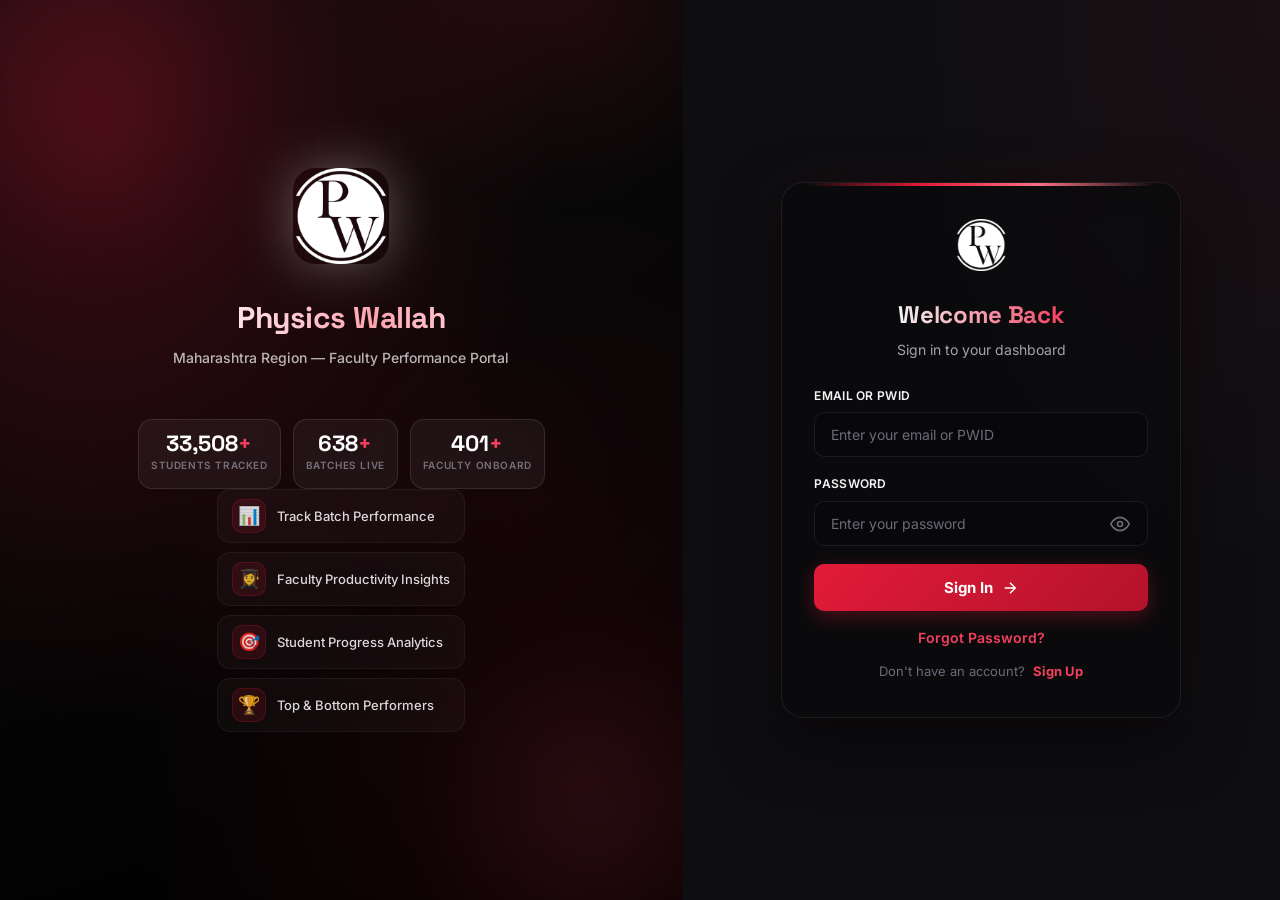
==== commit 1959e2d2: "up" ====
--- a/index-standalone.html
+++ b/index-standalone.html
@@ -2055,10 +2055,8 @@
   const head = document.getElementById(bodyId === 'homeTopperBody' ? 'homeTopperHead' : 'homeBottomHead');
   if (head) {
     head.innerHTML = '<tr><th style="width:40px">#</th><th>Name</th><th>Stream</th><th>Batch</th>' +
-      '<th class="text-center">Tests Taken</th>' +
-      '<th class="text-center">Batch Tests</th>' + // Added Batch Tests
-      '<th class="text-center">Avg Score</th>' + // Added Avg Score
-      '<th class="text-center">Avg %</th>' +
+      '<th class="text-center">Tests (Taken/Total)</th>' +
+      '<th class="text-center">Avg Score / %</th>' +
       subs.map(s => '<th class="text-center">' + SUBJ_LABELS[s] + '</th>').join('') + '</tr>';
   }
   const body = document.getElementById(bodyId);
@@ -2070,13 +2068,11 @@
       <td><div class="stu-name">${esc(s.name || '—')}</div><div class="stu-meta">${esc(s.regno)}</div></td>
       <td>${esc(s.stream || '—')}</td>
       <td>${esc(s.batch || '—')}${s.batch ? `<span class="batch-center">(${esc(batchCenterName(s.batch))})</span>` : ''}</td>
-      <td class="text-center">${s.testCount || 0}</td>
-      <td class="text-center">${s.batchTotalTests || 0}</td> <!-- Added Batch Tests -->
-      <td class="text-center">${s.avgUserScore || 0}</td> <!-- Added Avg Score -->
-      <td class="text-center"><span class="status-badge ${scoreBadge(s.avg)}">${s.avg}%</span></td>
+      <td class="text-center">${s.testCount || 0} / ${s.batchTotalTests || 0}</td>
+      <td class="text-center"><span class="status-badge ${scoreBadge(s.avg)}">${s.avgUserScore || 0} / ${s.avg}%</span></td>
       ${subs.map(sub => `<td class="text-center">${s[sub] > 0 ? s[sub] : '—'}</td>`).join('')}
     </tr>
-  `).join('') || '<tr><td colspan="' + (8 + subs.length) + '" class="empty-msg"><p>No data</p></td></tr>'; // Updated colspan to 8
+  `).join('') || '<tr><td colspan="' + (6 + subs.length) + '" class="empty-msg"><p>No data</p></td></tr>';
 }
 
 // User changed the Top/Bottom N count — re-render just that table.
@@ -2258,9 +2254,9 @@
     const n = parseInt(document.getElementById(isTop ? 'topperN' : 'bottomN').value, 10) || 10;
     return {
       title: isTop ? 'Topper Students' : 'Bottom Performing Students',
-      // Updated headers for downloads to match UI
-      headers: ['#', 'Name', 'Reg No', 'Stream', 'Batch', 'Tests Taken', 'Batch Tests', 'Avg Score', 'Avg %', ...subs.map(s => SUBJ_LABELS[s])],
-      rows: list.slice(0, n).map((s, i) => [i + 1, s.name, s.regno, s.stream, s.batch, s.testCount || 0, s.batchTotalTests || 0, s.avgUserScore || 0, s.avg + '%', ...subs.map(sub => s[sub] || '')])
+      // Updated headers for downloads to match UI (merged columns)
+      headers: ['#', 'Name', 'Reg No', 'Stream', 'Batch', 'Tests (Taken/Total)', 'Avg Score / Avg %', ...subs.map(s => SUBJ_LABELS[s])],
+      rows: list.slice(0, n).map((s, i) => [i + 1, s.name, s.regno, s.stream, s.batch, (s.testCount || 0) + '/' + (s.batchTotalTests || 0), (s.avgUserScore || 0) + ' / ' + s.avg + '%', ...subs.map(sub => s[sub] || '')])
     };
   }
   if (key === 'absent') {
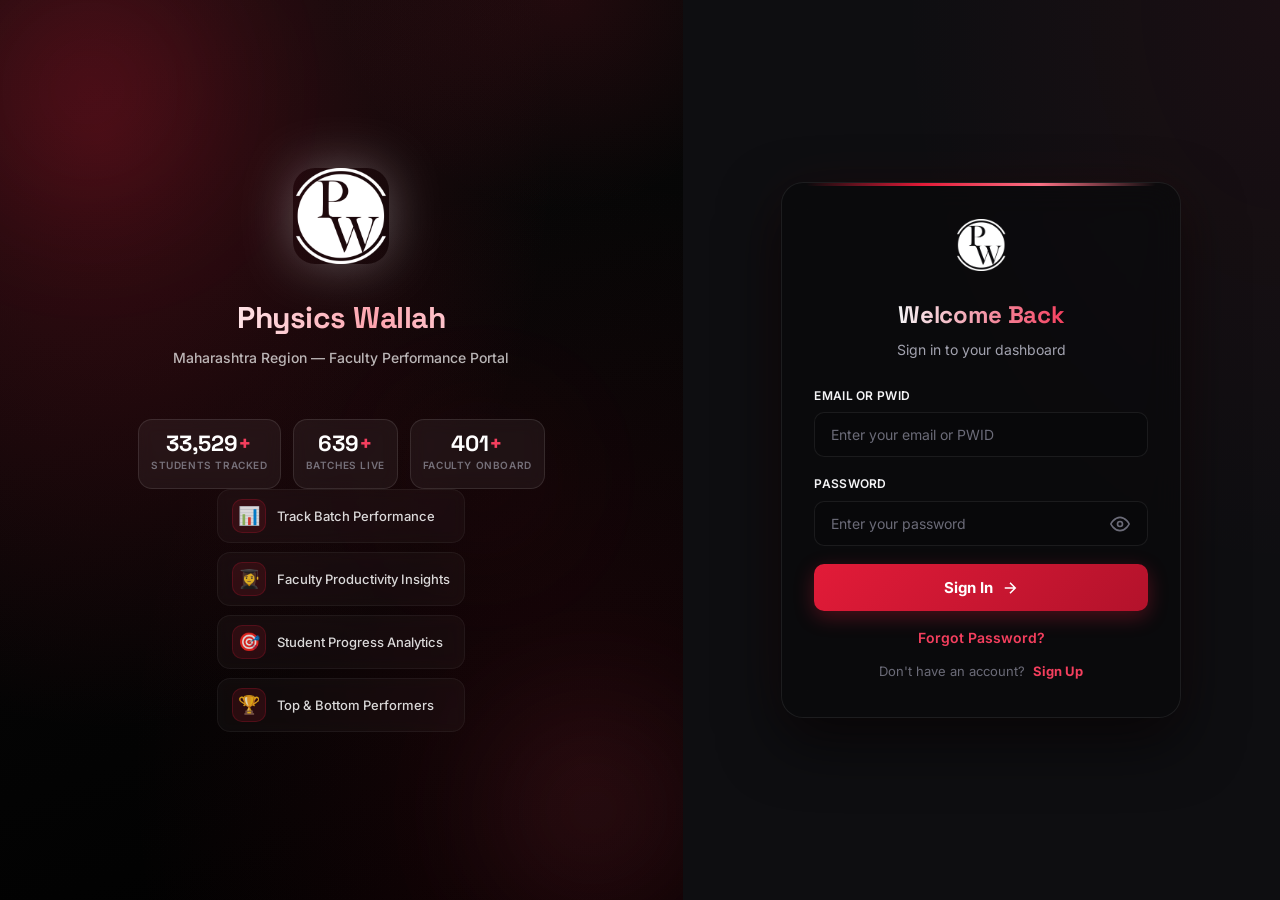
==== commit 2230027f: "upd" ====
--- a/index-standalone.html
+++ b/index-standalone.html
@@ -403,7 +403,7 @@
           </div>
           <div class="table-scroll table-scroll--fixed">
             <table class="data-table">
-              <thead id="homeTopperHead"><tr><th style="width:40px">#</th><th>Name</th><th>Stream</th><th>Batch</th><th class="text-center">Tests Taken</th><th class="text-center">Batch Tests</th><th class="text-center">Avg Score</th><th class="text-center">Avg %</th></tr></thead>
+              <thead id="homeTopperHead"><tr><th style="width:40px">#</th><th>Name</th><th>Stream</th><th>Batch</th><th class="text-center">Tests (Taken/Total)</th><th class="text-center">Avg Score / %</th></tr></thead>
               <tbody id="homeTopperBody"></tbody>
             </table>
           </div>
@@ -418,7 +418,7 @@
           </div>
           <div class="table-scroll table-scroll--fixed">
             <table class="data-table">
-              <thead id="homeBottomHead"><tr><th style="width:40px">#</th><th>Name</th><th>Stream</th><th>Batch</th><th class="text-center">Tests Taken</th><th class="text-center">Batch Tests</th><th class="text-center">Avg Score</th><th class="text-center">Avg %</th></tr></thead>
+              <thead id="homeBottomHead"><tr><th style="width:40px">#</th><th>Name</th><th>Stream</th><th>Batch</th><th class="text-center">Tests (Taken/Total)</th><th class="text-center">Avg Score / %</th></tr></thead>
               <tbody id="homeBottomBody"></tbody>
             </table>
           </div>
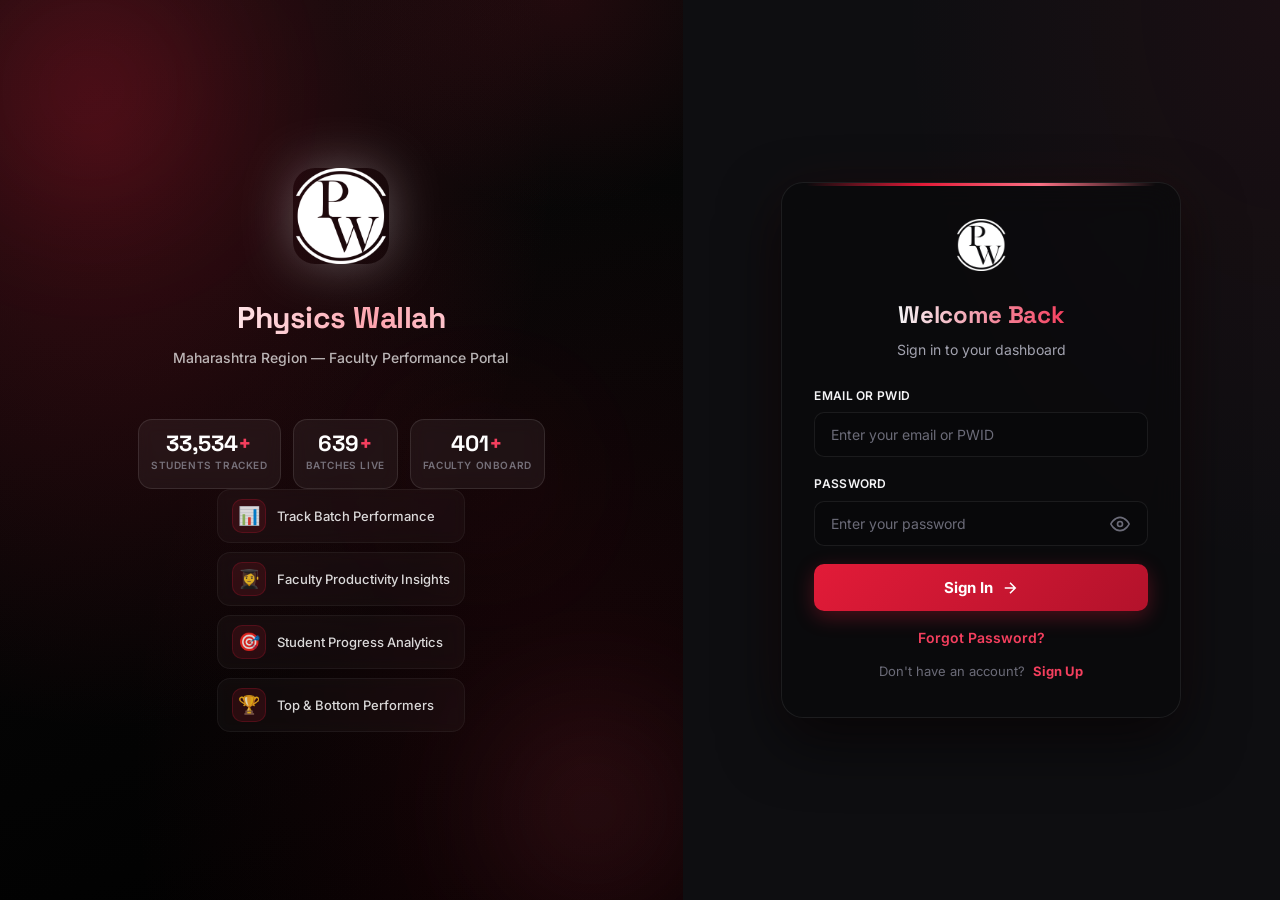
==== commit 6dce9ded: "up" ====
--- a/index-standalone.html
+++ b/index-standalone.html
@@ -403,7 +403,7 @@
           </div>
           <div class="table-scroll table-scroll--fixed">
             <table class="data-table">
-              <thead id="homeTopperHead"><tr><th style="width:40px">#</th><th>Name</th><th>Stream</th><th>Batch</th><th class="text-center">Tests (Taken/Total)</th><th class="text-center">Avg Score / %</th></tr></thead>
+              <thead id="homeTopperHead"><tr><th style="width:40px">#</th><th>Name</th><th>Stream</th><th>Batch</th><th class="text-center">Tests (Taken/Total)</th><th class="text-center">Avg Score / %</th><th class="text-center">Att (15d/Overall)</th></tr></thead>
               <tbody id="homeTopperBody"></tbody>
             </table>
           </div>
@@ -418,7 +418,7 @@
           </div>
           <div class="table-scroll table-scroll--fixed">
             <table class="data-table">
-              <thead id="homeBottomHead"><tr><th style="width:40px">#</th><th>Name</th><th>Stream</th><th>Batch</th><th class="text-center">Tests (Taken/Total)</th><th class="text-center">Avg Score / %</th></tr></thead>
+              <thead id="homeBottomHead"><tr><th style="width:40px">#</th><th>Name</th><th>Stream</th><th>Batch</th><th class="text-center">Tests (Taken/Total)</th><th class="text-center">Avg Score / %</th><th class="text-center">Att (15d/Overall)</th></tr></thead>
               <tbody id="homeBottomBody"></tbody>
             </table>
           </div>
@@ -445,7 +445,7 @@
         </div>
         <div class="table-scroll table-scroll--fixed">
           <table class="data-table">
-            <thead><tr><th style="width:40px">#</th><th>Name</th><th>Reg No</th><th>Stream</th><th>Batch</th><th class="text-center">Papers Not Given</th></tr></thead>
+            <thead><tr><th style="width:40px">#</th><th>Name</th><th>Reg No</th><th>Stream</th><th>Batch</th><th class="text-center">Papers Not Given</th><th class="text-center">Att (15d/Overall)</th></tr></thead>
             <tbody id="homeAbsentBody"></tbody>
           </table>
         </div>
@@ -573,7 +573,7 @@
       </div>
       <div class="table-card">
         <table class="data-table" id="studentTable">
-          <thead><tr><th style="width:40px">#</th><th>Name</th><th>Reg No</th><th>Batch</th><th class="text-center">Tests</th><th class="text-center">Avg Score</th><th>Best Subject</th><th>Action</th></tr></thead>
+          <thead><tr><th style="width:40px">#</th><th>Name</th><th>Reg No</th><th>Batch</th><th class="text-center">Tests</th><th class="text-center">Avg Score</th><th class="text-center">Att (15d/Overall)</th><th>Best Subject</th><th>Action</th></tr></thead>
           <tbody id="studentTableBody"></tbody>
         </table>
       </div>
@@ -1338,7 +1338,8 @@
 const CSV_URLS = {
   tests:    'https://docs.google.com/spreadsheets/d/e/2PACX-1vQS5o-ytwI__9eubWvffSsHeCLSiV6ED9kaLa5tYWuoS7CIdfdEhZxMarJVBCT66DaP5JBwuYs_A77a/pub?output=csv&gid=475005675',
   fbm:      'https://docs.google.com/spreadsheets/d/e/2PACX-1vQS5o-ytwI__9eubWvffSsHeCLSiV6ED9kaLa5tYWuoS7CIdfdEhZxMarJVBCT66DaP5JBwuYs_A77a/pub?output=csv&gid=0',
-  students: 'https://docs.google.com/spreadsheets/d/e/2PACX-1vQS5o-ytwI__9eubWvffSsHeCLSiV6ED9kaLa5tYWuoS7CIdfdEhZxMarJVBCT66DaP5JBwuYs_A77a/pub?gid=93108683&single=true&output=csv'
+  students: 'https://docs.google.com/spreadsheets/d/e/2PACX-1vQS5o-ytwI__9eubWvffSsHeCLSiV6ED9kaLa5tYWuoS7CIdfdEhZxMarJVBCT66DaP5JBwuYs_A77a/pub?gid=93108683&single=true&output=csv',
+  attendance: 'https://docs.google.com/spreadsheets/d/e/2PACX-1vQS5o-ytwI__9eubWvffSsHeCLSiV6ED9kaLa5tYWuoS7CIdfdEhZxMarJVBCT66DaP5JBwuYs_A77a/pub?gid=918061882&single=true&output=csv'
 };
 
 // Subject columns in the Test Result CSV (0-indexed)
@@ -1347,7 +1348,7 @@
 const SUBJ_LABELS = { physics: 'Physics', chemistry: 'Chemistry', maths: 'Maths', zoology: 'Zoology', botany: 'Botany' };
 
 // ── STATE ────────────────────────────────────────────
-let DATA = { tests: [], fbm: [], students: [], loaded: false, loading: false };
+let DATA = { tests: [], fbm: [], students: [], attendance: [], loaded: false, loading: false };
 
 // ── CSV PARSER (handles quoted fields, commas, escaped quotes) ──
 function parseCSV(text) {
@@ -1398,16 +1399,23 @@
   if (DATA.loaded && !force) return Promise.resolve(DATA);
   if (DATA.loading) return DATA.loading;
   DATA.loading = (async () => {
-    const [tests, fbm, students] = await Promise.all([
+    const [tests, fbm, students, attendance] = await Promise.all([
       fetchCSV(CSV_URLS.tests),
       fetchCSV(CSV_URLS.fbm),
-      fetchCSV(CSV_URLS.students)
+      fetchCSV(CSV_URLS.students),
+      // Attendance sheet is optional — if it fails, the portal still works
+      // (attendance cells just show "—").
+      fetchCSV(CSV_URLS.attendance).catch(() => [])
     ]);
     DATA.tests = tests;
     DATA.fbm = fbm;
     DATA.students = students;
+    DATA.attendance = attendance;
     DATA.loaded = true;
     DATA.loading = false;
+    // Invalidate derived caches so a forced reload picks up fresh data.
+    _batchCenterMap = null;
+    _attMap = null;
     return DATA;
   })();
   return DATA.loading;
@@ -1510,6 +1518,50 @@
     DATA.fbm.forEach(r => { if (r.Batch && !_batchCenterMap[r.Batch]) _batchCenterMap[r.Batch] = r.Center || ''; });
   }
   return _batchCenterMap[batch] || '';
+}
+
+// ── ATTENDANCE (regno → last-15-days % and overall %) ──
+// Source: published Attendance CSV (columns: reg_no, att % in last 15 days,
+// att % overall). Joined by reg_no at render time.
+let _attMap = null;
+function attendanceMap() {
+  if (_attMap) return _attMap;
+  _attMap = {};
+  const rows = DATA.attendance || [];
+  if (!rows.length) return _attMap;
+  // Detect column keys from the header row (robust to renames/reorders).
+  const keys = Object.keys(rows[0]);
+  const regKey = keys.find(k => /reg/i.test(k)) || keys[0];
+  const d15Key = keys.find(k => /15/.test(k)) || keys[1];
+  const overallKey = keys.find(k => /overall/i.test(k)) || keys[2];
+  for (const r of rows) {
+    const reg = String(r[regKey] == null ? '' : r[regKey]).trim();
+    if (!reg) continue;
+    const raw15 = String(r[d15Key] == null ? '' : r[d15Key]).trim();
+    const rawAll = String(r[overallKey] == null ? '' : r[overallKey]).trim();
+    _attMap[reg] = {
+      d15: raw15 === '' ? null : parseNum(raw15),
+      overall: rawAll === '' ? null : parseNum(rawAll)
+    };
+  }
+  return _attMap;
+}
+
+// Attendance for one student by regno → { d15, overall } or null.
+function attendanceFor(regno) {
+  return attendanceMap()[String(regno == null ? '' : regno).trim()] || null;
+}
+
+// Formatted attendance cell for tables — ONE merged column:
+// "15d% / overall%" (e.g. "70 / 65.77%"), '—' when unknown.
+// Badge colour follows the overall % (falls back to 15d).
+function attCell(d15, overall) {
+  const ok15 = d15 != null && !isNaN(d15);
+  const okAll = overall != null && !isNaN(overall);
+  if (!ok15 && !okAll) return '<span style="color:var(--pw-text-muted)">—</span>';
+  const ref = okAll ? overall : d15;
+  return '<span class="status-badge ' + scoreBadge(ref) + '">' +
+    (ok15 ? d15 : '—') + ' / ' + (okAll ? overall + '%' : '—') + '</span>';
 }
 
 // ── HOME COMPUTATION ─────────────────────────────────
@@ -1617,6 +1669,7 @@
     const a = stuAgg[reg];
     const lt = a.latest;
     const b = String(lt.current_batch || '').trim();
+    const att = attendanceFor(reg);
     return {
       regno: reg,
       name: String(lt.student_name || '').trim(),
@@ -1626,6 +1679,8 @@
       avgUserScore: +(a.totalUserScore / a.count).toFixed(1), // Added avg userscore
       testCount: a.count,
       batchTotalTests: batchTestDates[b] ? batchTestDates[b].size : 0, // Added batch tests
+      att15: att ? att.d15 : null,
+      attOverall: att ? att.overall : null,
       physics: parseNum(lt.physics_marks),
       chemistry: parseNum(lt.chemistry_marks),
       maths: parseNum(lt.maths_marks),
@@ -1725,7 +1780,8 @@
     let missed = 0;
     for (const d of batchDates) if (!stuDates || !stuDates.has(d)) missed++;
     const info = studentInfo[reg] || {};
-    absentStudents.push({ regno: reg, name: info.name || '', stream: info.stream || '', batch: b, papers: 0, missed });
+    const att = attendanceFor(reg);
+    absentStudents.push({ regno: reg, name: info.name || '', stream: info.stream || '', batch: b, papers: 0, missed, att15: att ? att.d15 : null, attOverall: att ? att.overall : null });
   }
   absentStudents.sort((a, b) => b.missed - a.missed || (a.batch || '').localeCompare(b.batch || ''));
 
@@ -2020,8 +2076,9 @@
       <td>${esc(s.stream || '—')}</td>
       <td>${esc(s.batch || '—')}${s.batch ? `<span class="batch-center">(${esc(batchCenterName(s.batch))})</span>` : ''}</td>
       <td class="text-center"><span class="status-badge status-poor">${s.missed}</span></td>
+      <td class="text-center">${attCell(s.att15, s.attOverall)}</td>
     </tr>
-  `).join('') || '<tr><td colspan="6" class="empty-msg"><p>No absent students</p></td></tr>';
+  `).join('') || '<tr><td colspan="7" class="empty-msg"><p>No absent students</p></td></tr>';
 }
 
 // Batch-wise subject average table (Batch | Center | Avg | Phy | Chem | Math | Zoo | Bot)
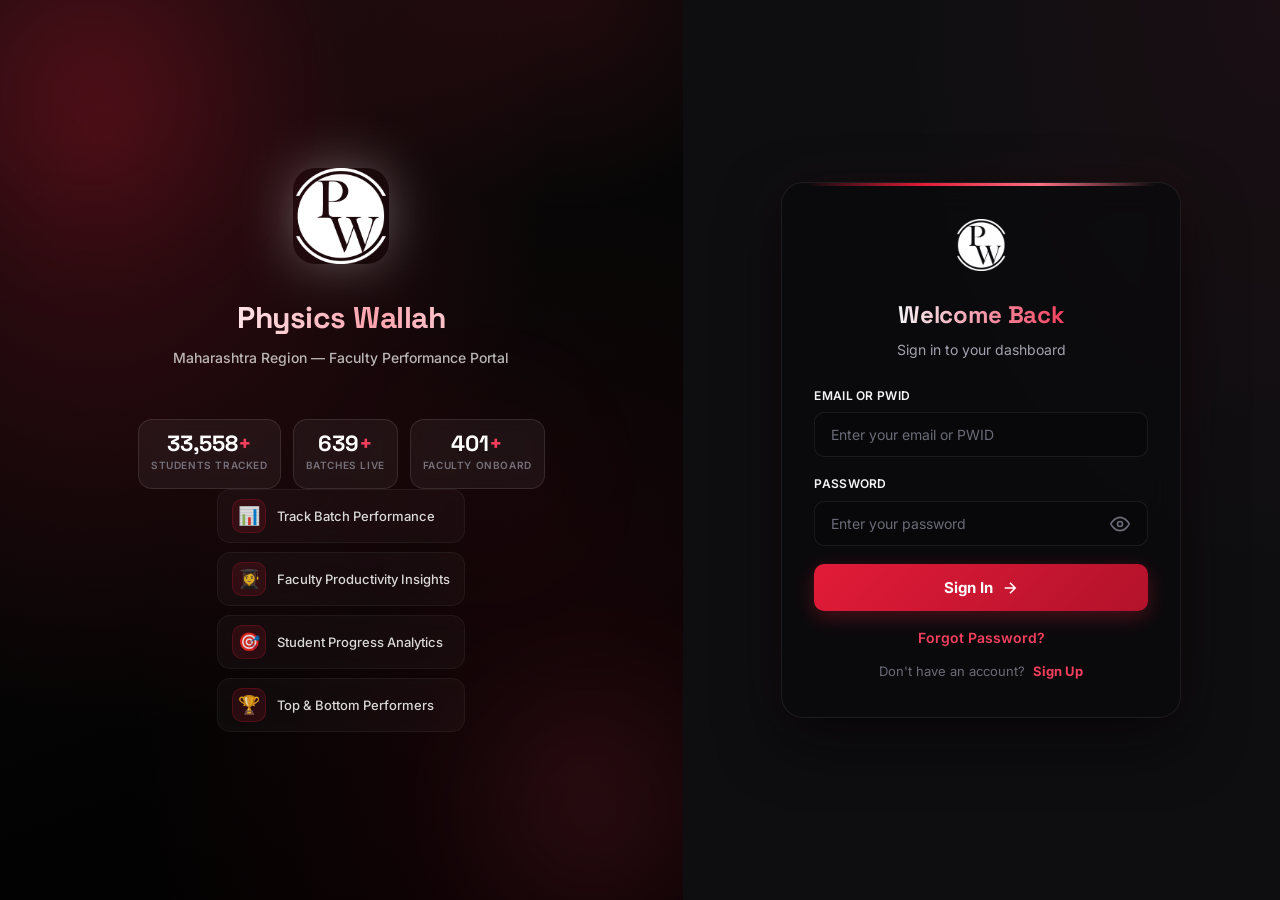
==== commit 708c7744: "update" ====
--- a/index-standalone.html
+++ b/index-standalone.html
@@ -2114,6 +2114,7 @@
     head.innerHTML = '<tr><th style="width:40px">#</th><th>Name</th><th>Stream</th><th>Batch</th>' +
       '<th class="text-center">Tests (Taken/Total)</th>' +
       '<th class="text-center">Avg Score / %</th>' +
+      '<th class="text-center">Att (15d/Overall)</th>' +
       subs.map(s => '<th class="text-center">' + SUBJ_LABELS[s] + '</th>').join('') + '</tr>';
   }
   const body = document.getElementById(bodyId);
@@ -2127,9 +2128,10 @@
       <td>${esc(s.batch || '—')}${s.batch ? `<span class="batch-center">(${esc(batchCenterName(s.batch))})</span>` : ''}</td>
       <td class="text-center">${s.testCount || 0} / ${s.batchTotalTests || 0}</td>
       <td class="text-center"><span class="status-badge ${scoreBadge(s.avg)}">${s.avgUserScore || 0} / ${s.avg}%</span></td>
+      <td class="text-center">${attCell(s.att15, s.attOverall)}</td>
       ${subs.map(sub => `<td class="text-center">${s[sub] > 0 ? s[sub] : '—'}</td>`).join('')}
     </tr>
-  `).join('') || '<tr><td colspan="' + (6 + subs.length) + '" class="empty-msg"><p>No data</p></td></tr>';
+  `).join('') || '<tr><td colspan="' + (7 + subs.length) + '" class="empty-msg"><p>No data</p></td></tr>';
 }
 
 // User changed the Top/Bottom N count — re-render just that table.
@@ -2311,16 +2313,16 @@
     const n = parseInt(document.getElementById(isTop ? 'topperN' : 'bottomN').value, 10) || 10;
     return {
       title: isTop ? 'Topper Students' : 'Bottom Performing Students',
-      // Updated headers for downloads to match UI (merged columns)
-      headers: ['#', 'Name', 'Reg No', 'Stream', 'Batch', 'Tests (Taken/Total)', 'Avg Score / Avg %', ...subs.map(s => SUBJ_LABELS[s])],
-      rows: list.slice(0, n).map((s, i) => [i + 1, s.name, s.regno, s.stream, s.batch, (s.testCount || 0) + '/' + (s.batchTotalTests || 0), (s.avgUserScore || 0) + ' / ' + s.avg + '%', ...subs.map(sub => s[sub] || '')])
+      // Updated headers for downloads to match UI (merged + attendance columns)
+      headers: ['#', 'Name', 'Reg No', 'Stream', 'Batch', 'Tests (Taken/Total)', 'Avg Score / Avg %', 'Att % (15d/Overall)', ...subs.map(s => SUBJ_LABELS[s])],
+      rows: list.slice(0, n).map((s, i) => [i + 1, s.name, s.regno, s.stream, s.batch, (s.testCount || 0) + '/' + (s.batchTotalTests || 0), (s.avgUserScore || 0) + ' / ' + s.avg + '%', (s.att15 != null ? s.att15 : '—') + '/' + (s.attOverall != null ? s.attOverall + '%' : '—'), ...subs.map(sub => s[sub] || '')])
     };
   }
   if (key === 'absent') {
     return {
       title: 'Absent Students',
-      headers: ['#', 'Name', 'Reg No', 'Stream', 'Batch', 'Center', 'Papers Not Given'],
-      rows: r.absentStudents.map((s, i) => [i + 1, s.name, s.regno, s.stream, s.batch, batchCenterName(s.batch), s.missed])
+      headers: ['#', 'Name', 'Reg No', 'Stream', 'Batch', 'Papers Not Given', 'Att % (15d/Overall)'],
+      rows: r.absentStudents.map((s, i) => [i + 1, s.name, s.regno, s.stream, s.batch, s.missed, (s.att15 != null ? s.att15 : '—') + '/' + (s.attOverall != null ? s.attOverall + '%' : '—')])
     };
   }
   if (key === 'batchAvg') {
@@ -2458,6 +2460,7 @@
   // ── Student info ──
   const tests = detail.history.length;
   const avg = tests > 0 ? +(detail.history.reduce((s, t) => s + t.pct, 0) / tests).toFixed(1) : 0;
+  const att = attendanceFor(detail.regno) || {};
   document.getElementById('studentDetailStats').innerHTML = `
     <div class="detail-stat"><div class="ds-value">${esc(detail.name || '—')}</div><div class="ds-label">Name</div></div>
     <div class="detail-stat"><div class="ds-value">${esc(detail.regno)}</div><div class="ds-label">Reg No</div></div>
@@ -2465,6 +2468,7 @@
     <div class="detail-stat"><div class="ds-value">${esc(detail.batch || '—')} <span class="batch-center">(${esc(batchCenterName(detail.batch))})</span></div><div class="ds-label">Batch</div></div>
     <div class="detail-stat"><div class="ds-value">${tests}</div><div class="ds-label">Tests</div></div>
     <div class="detail-stat"><div class="ds-value">${avg}%</div><div class="ds-label">Avg %</div></div>
+    <div class="detail-stat"><div class="ds-value">${att.d15 != null ? att.d15 : '—'} / ${att.overall != null ? att.overall + '%' : '—'}</div><div class="ds-label">Att (15d/Overall)</div></div>
   `;
 
   // ── Subject % graph (per test) ──
@@ -2988,6 +2992,11 @@
 
 async function loadStudents() {
   showLoading();
+  // Kick off the published-CSV load (attendance included) in parallel; once
+  // it arrives, re-render so attendance cells fill in.
+  loadData().then(() => {
+    if (currentView === 'students' && studentsData.length) applyStudentFilters();
+  }).catch(() => {});
   try {
     const resp = await apiGet('getStudents', { email: user.email, role: user.role, level: user.level, center: user.center });
     if (resp.success && resp.data.students) {
@@ -3006,7 +3015,7 @@
 
 function renderStudentsEmpty(msg) {
   const tbody = document.getElementById('studentTableBody');
-  tbody.innerHTML = '<tr><td colspan="8"><div class="empty-msg"><p>' + msg + '</p></div></td></tr>';
+  tbody.innerHTML = '<tr><td colspan="9"><div class="empty-msg"><p>' + msg + '</p></div></td></tr>';
 }
 
 function populateStudentFilters() {
@@ -3035,11 +3044,13 @@
 function renderStudents(list) {
   const tbody = document.getElementById('studentTableBody');
   if (list.length === 0) {
-    tbody.innerHTML = '<tr><td colspan="8"><div class="empty-msg"><div class="empty-icon">&#127891;</div><p>No students found</p></div></td></tr>';
+    tbody.innerHTML = '<tr><td colspan="9"><div class="empty-msg"><div class="empty-icon">&#127891;</div><p>No students found</p></div></td></tr>';
     return;
   }
 
-  tbody.innerHTML = list.map((s, i) => `
+  tbody.innerHTML = list.map((s, i) => {
+    const att = attendanceFor(s.regno) || {};
+    return `
     <tr>
       <td>${i + 1}</td>
       <td><strong>${s.name || '—'}</strong></td>
@@ -3047,10 +3058,11 @@
       <td>${s.batch} <span class="batch-center">(${esc(batchCenterName(s.batch))})</span></td>
       <td class="text-center">${s.tests}</td>
       <td class="text-center">${s.avgScore != null ? '<strong>' + s.avgScore + '%</strong>' : '<span style="color:var(--pw-text-muted)">No tests</span>'}</td>
+      <td class="text-center">${attCell(att.d15, att.overall)}</td>
       <td>${s.bestSubject && s.bestSubject !== '—' ? '<span class="subject-tag ' + s.bestSubject.toLowerCase() + '">' + s.bestSubject + '</span>' : '—'}</td>
       <td><button class="btn-sm btn-view" onclick="viewStudentDetail('${esc(s.regno)}')">View</button></td>
     </tr>
-  `).join('');
+  `; }).join('');
 }
 
 // ── STUDENT DETAIL ─────────────────────────────────
@@ -3076,12 +3088,14 @@
 function renderStudentDetail(d) {
   const s = d.student;
   document.getElementById('stuDetailTitle').textContent = (s.name || s.regno) + ' — ' + s.batch;
+  const att = attendanceFor(s.regno) || {};
 
   document.getElementById('stuDetailStats').innerHTML = `
     <div class="detail-stat"><div class="ds-value">${s.regno}</div><div class="ds-label">Registration No</div></div>
     <div class="detail-stat"><div class="ds-value">${s.batch}</div><div class="ds-label">Batch</div></div>
     <div class="detail-stat"><div class="ds-value">${s.testsTaken}</div><div class="ds-label">Tests Taken</div></div>
     <div class="detail-stat"><div class="ds-value">${s.avgScore}%</div><div class="ds-label">Avg Score</div></div>
+    <div class="detail-stat"><div class="ds-value">${att.d15 != null ? att.d15 : '—'} / ${att.overall != null ? att.overall + '%' : '—'}</div><div class="ds-label">Att (15d/Overall)</div></div>
   `;
 
   const subjs = ['physics','chemistry','maths','zoology','botany'];
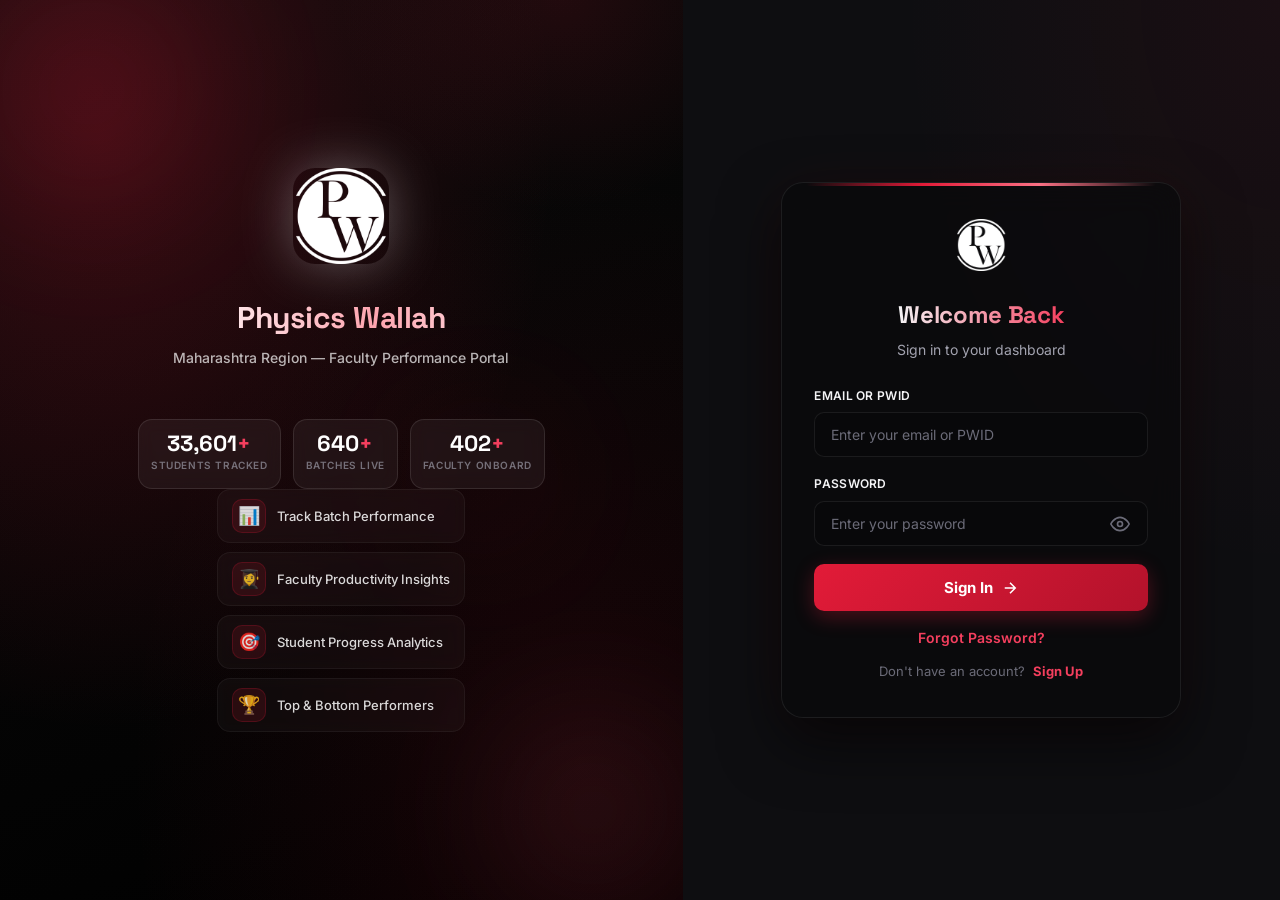
==== commit 08186fae: "yuuyf" ====
--- a/index-standalone.html
+++ b/index-standalone.html
@@ -15,6 +15,7 @@
     STANDALONE BUILD — all HTML partials and JS are inlined below.
     No fetch() / loader.js needed; works from file:// or any host.
     Regenerate with: python3 build_standalone.py
+    
   -->
   <!-- ===== screen-login.html (inlined) ===== -->
 <!-- ============================================================
